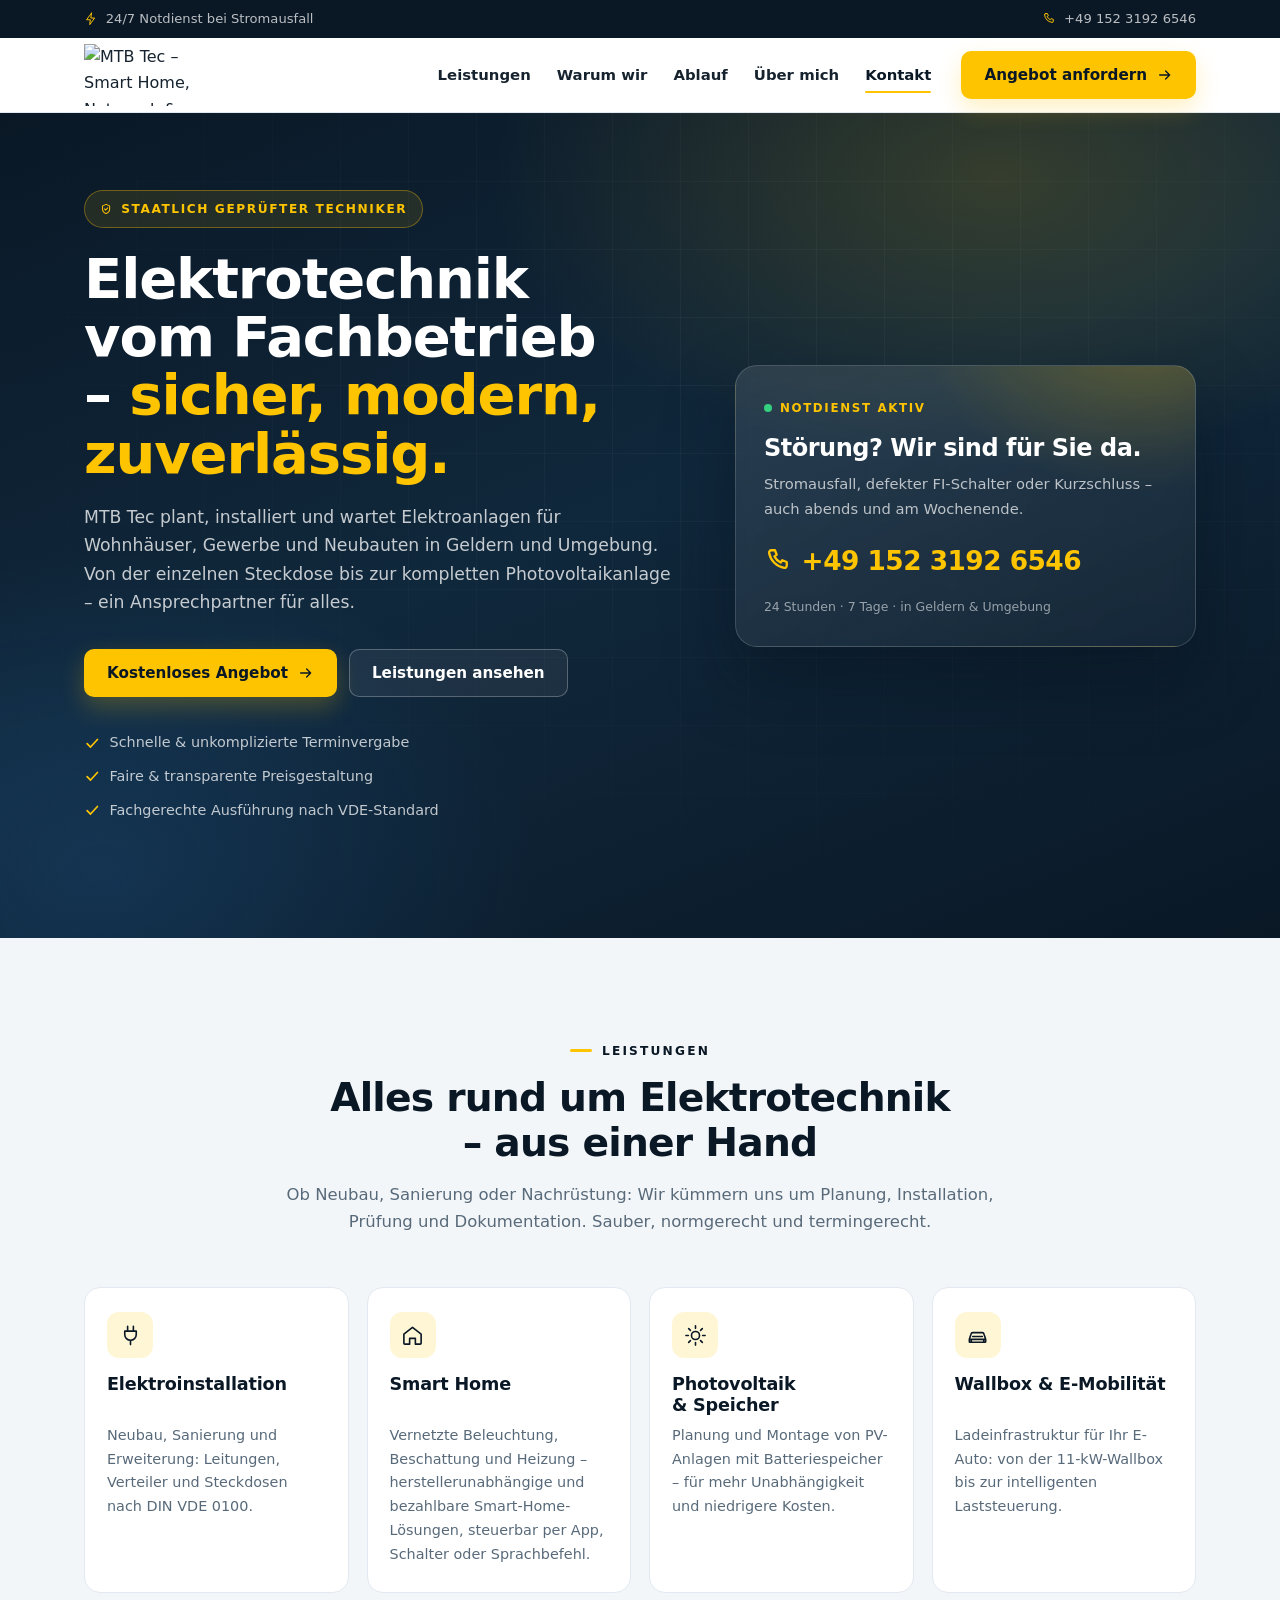
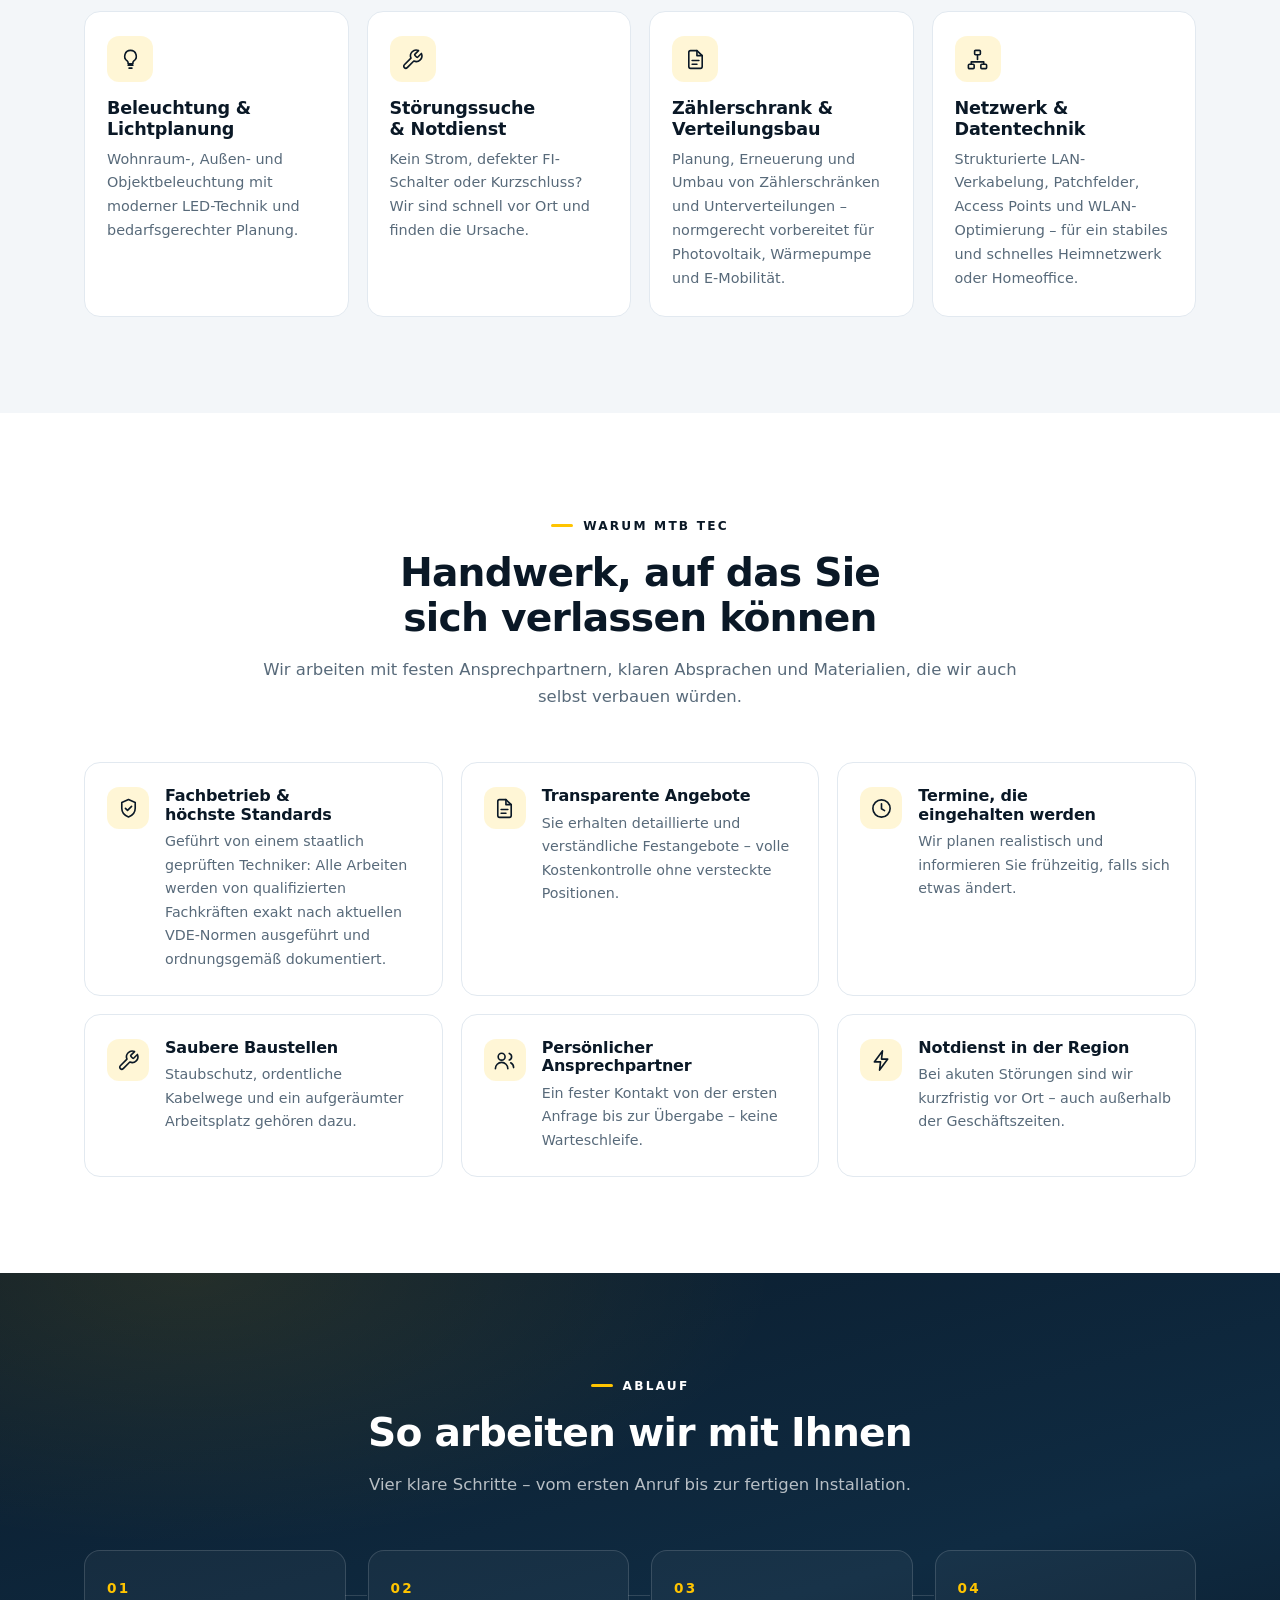
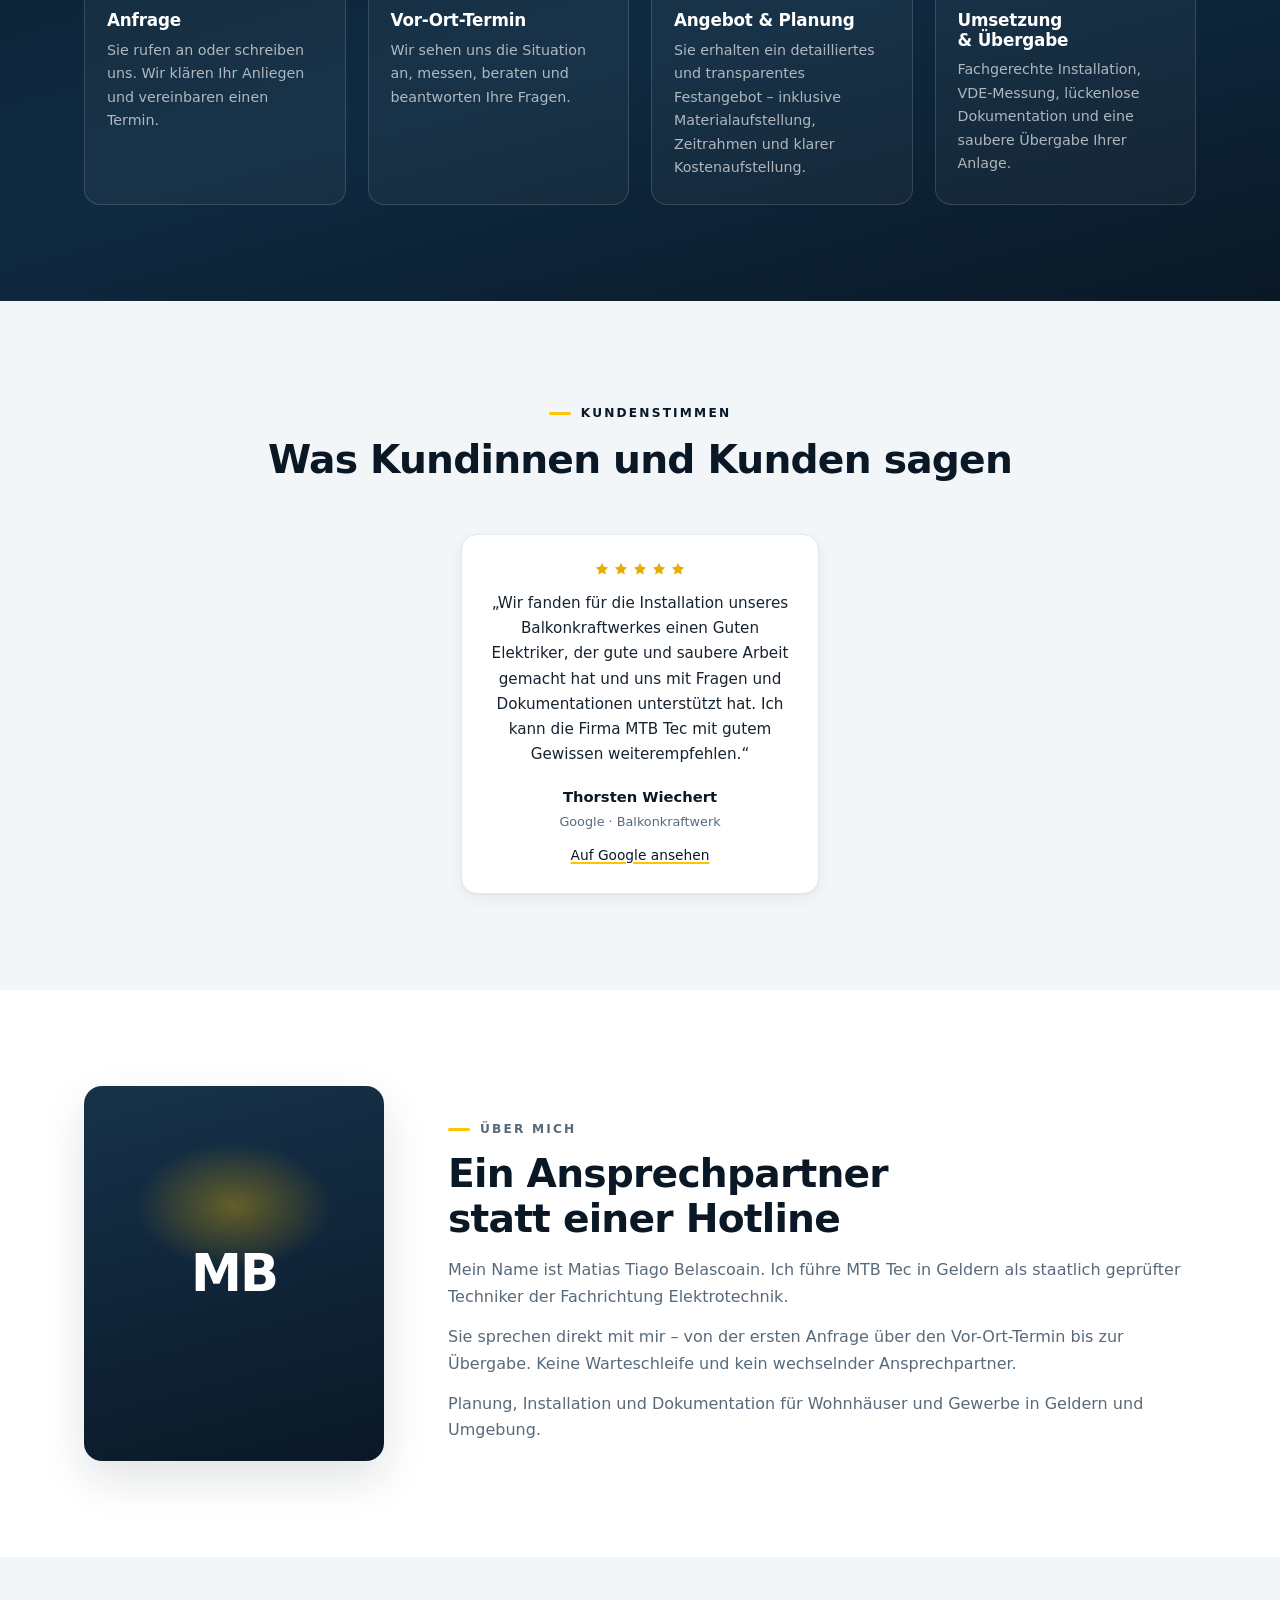
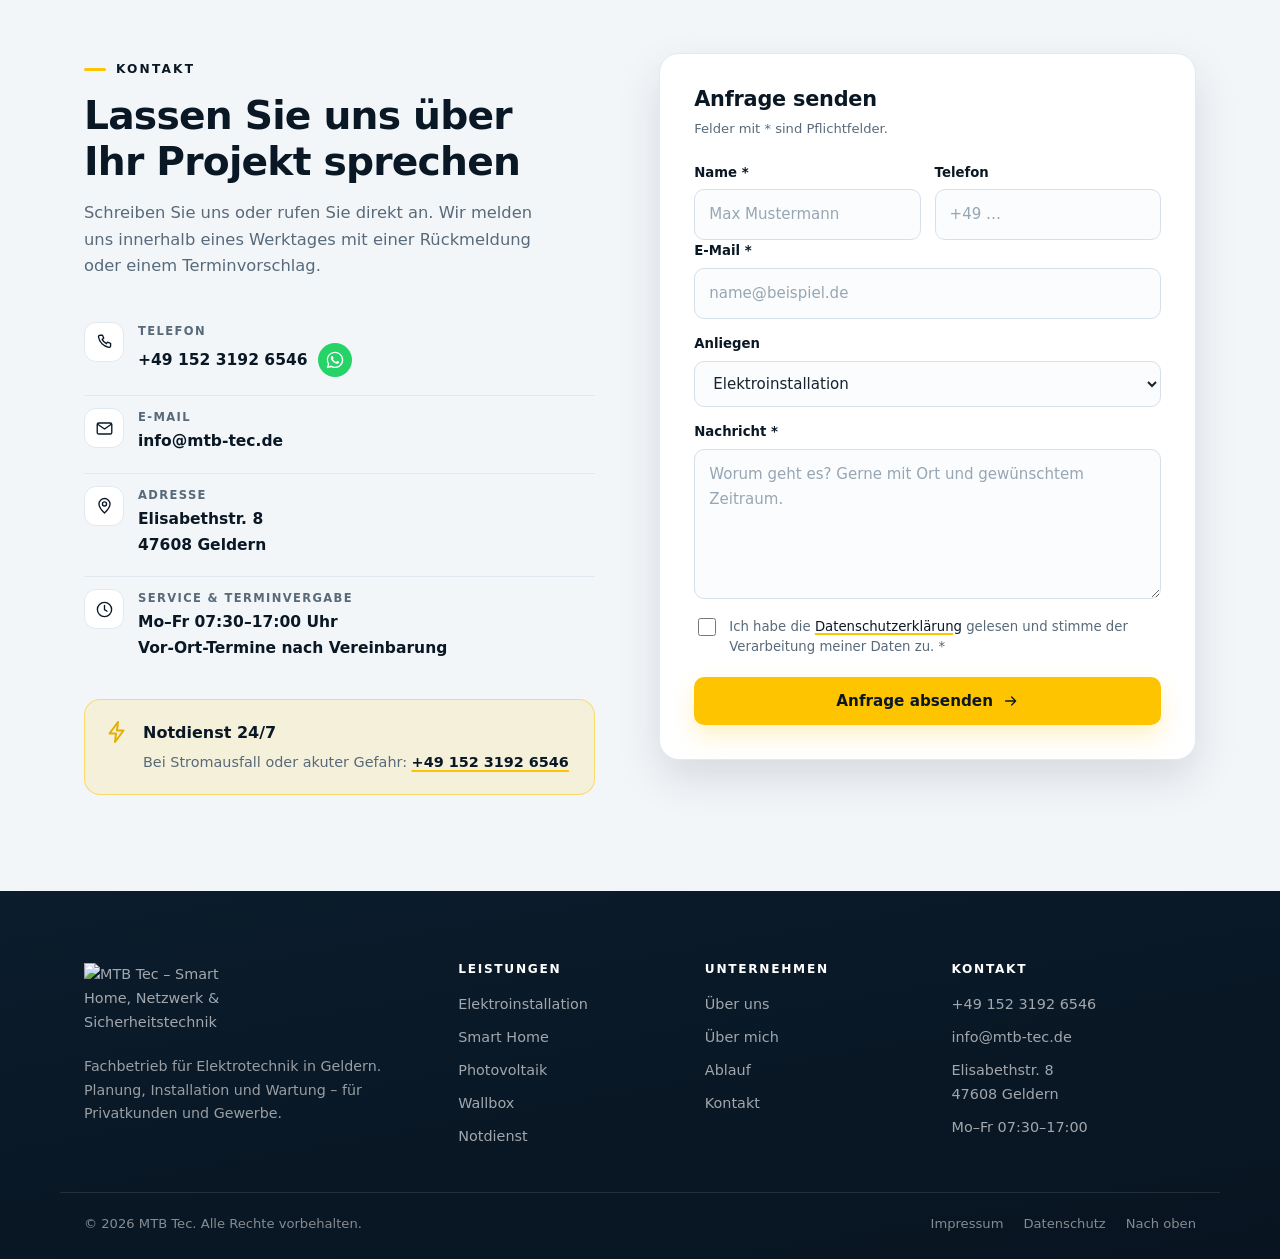
==== index.html @ 3a683627 "Añadir la sección Über mich entre las opiniones y el contacto. Presenta al titular con el mismo esqu" ====
<!DOCTYPE html>
<html lang="de">
<head>
  <meta charset="utf-8">
  <meta name="viewport" content="width=device-width, initial-scale=1">
  <title>MTB Tec – Elektrotechnik in Geldern</title>
  <meta name="description" content="MTB Tec ist Ihr Fachbetrieb für Elektrotechnik in Geldern: Elektroinstallation, Smart Home, Photovoltaik, Wallbox, Beleuchtung und 24-Stunden-Notdienst.">
  <meta name="theme-color" content="#0a1826">
  <link rel="canonical" href="https://jbelascoain.github.io/mtb-tec/">

  <!-- Open Graph / Social -->
  <meta property="og:type" content="website">
  <meta property="og:locale" content="de_DE">
  <meta property="og:site_name" content="MTB Tec">
  <meta property="og:title" content="MTB Tec – Elektrotechnik in Geldern">
  <meta property="og:description" content="Elektroinstallation, Smart Home, Photovoltaik und 24h-Notdienst vom Fachbetrieb.">
  <meta property="og:url" content="https://jbelascoain.github.io/mtb-tec/">

  <link rel="icon" href="assets/img/favicon.ico" sizes="any">
  <link rel="icon" type="image/png" sizes="32x32" href="assets/img/favicon-32.png">
  <link rel="icon" type="image/png" sizes="192x192" href="assets/img/favicon-192.png">
  <link rel="apple-touch-icon" href="assets/img/apple-touch-icon.png">
  <meta property="og:image" content="https://jbelascoain.github.io/mtb-tec/assets/img/og-image.png">
  <meta property="og:image:width" content="1200">
  <meta property="og:image:height" content="630">
  <meta property="og:image:alt" content="MTB Tec – Smart Home, Netzwerk &amp; Sicherheitstechnik in Geldern">
  <meta name="twitter:card" content="summary_large_image">
  <meta name="twitter:title" content="MTB Tec – Elektrotechnik in Geldern">
  <meta name="twitter:description" content="Elektroinstallation, Smart Home, Photovoltaik und 24h-Notdienst vom Fachbetrieb.">
  <meta name="twitter:image" content="https://jbelascoain.github.io/mtb-tec/assets/img/og-image.png">
  <link rel="stylesheet" href="assets/css/styles.css">

  <!-- Nur aktiv, wenn JavaScript verfügbar ist (verhindert unsichtbare Inhalte) -->
  <script>document.documentElement.classList.add('js');</script>

  <script type="application/ld+json">
  {
    "@context": "https://schema.org",
    "@type": "Electrician",
    "name": "MTB Tec",
    "description": "Fachbetrieb für Elektrotechnik: Elektroinstallation, Smart Home, Photovoltaik, Wallbox und Notdienst.",
    "url": "https://jbelascoain.github.io/mtb-tec/",
    "image": "https://jbelascoain.github.io/mtb-tec/assets/img/og-image.png",
    "logo": "https://jbelascoain.github.io/mtb-tec/assets/img/logo.png",
    "telephone": "+4915231926546",
    "email": "info@mtb-tec.de",
    "priceRange": "€€",
    "address": {
      "@type": "PostalAddress",
      "streetAddress": "Elisabethstr. 8",
      "postalCode": "47608",
      "addressLocality": "Geldern",
      "addressCountry": "DE"
    },
    "areaServed": {
      "@type": "City",
      "name": "Geldern"
    },
    "openingHoursSpecification": [
      {
        "@type": "OpeningHoursSpecification",
        "dayOfWeek": ["Monday", "Tuesday", "Wednesday", "Thursday", "Friday"],
        "opens": "07:30",
        "closes": "17:00"
      }
    ]
  }
  </script>
</head>
<body>

  <a class="skip-link" href="#main">Zum Inhalt springen</a>

  <!-- Icon-Sprite -->
  <svg class="sprite" aria-hidden="true" focusable="false" xmlns="http://www.w3.org/2000/svg">
    <symbol id="i-bolt" viewBox="0 0 24 24"><path d="M13 2 4.5 13.5H11l-1 8.5 8.5-11.5H12l1-8.5Z"/></symbol>
    <symbol id="i-plug" viewBox="0 0 24 24"><path d="M9 2.5v5M15 2.5v5M6 7.5h12v3.5a6 6 0 0 1-6 6 6 6 0 0 1-6-6V7.5ZM12 17v4.5"/></symbol>
    <symbol id="i-home" viewBox="0 0 24 24"><path d="m3 10.5 9-7 9 7V20a1 1 0 0 1-1 1h-5v-6H9v6H4a1 1 0 0 1-1-1Z"/></symbol>
    <symbol id="i-sun" viewBox="0 0 24 24"><circle cx="12" cy="12" r="4.2"/><path d="M12 2v2.5M12 19.5V22M2 12h2.5M19.5 12H22M4.9 4.9l1.8 1.8M17.3 17.3l1.8 1.8M19.1 4.9l-1.8 1.8M6.7 17.3l-1.8 1.8"/></symbol>
    <symbol id="i-car" viewBox="0 0 24 24"><path d="M4 16h16M5.5 16v2.5M18.5 16v2.5M3.5 16l1.7-5.4A2 2 0 0 1 7.1 9h9.8a2 2 0 0 1 1.9 1.6l1.7 5.4v2.5a.5.5 0 0 1-.5.5H4a.5.5 0 0 1-.5-.5Z"/><path d="M7 13h10"/></symbol>
    <symbol id="i-bulb" viewBox="0 0 24 24"><path d="M9.5 18h5M10.5 21h3M12 2.5a6 6 0 0 1 3.5 10.9c-.6.5-1 1.2-1 2v1.1h-5v-1.1c0-.8-.4-1.5-1-2A6 6 0 0 1 12 2.5Z"/></symbol>
    <symbol id="i-tool" viewBox="0 0 24 24"><path d="M14.6 6.4a1 1 0 0 0 0 1.4l1.6 1.6a1 1 0 0 0 1.4 0l3.7-3.7a6 6 0 0 1-7.9 7.9l-6.9 6.9a2.1 2.1 0 0 1-3-3l6.9-6.9a6 6 0 0 1 7.9-7.9Z"/></symbol>
    <symbol id="i-shield" viewBox="0 0 24 24"><path d="M12 2.7 5 5.7v6c0 4.5 3 7.6 7 9.1 4-1.5 7-4.6 7-9.1v-6Z"/><path d="m8.8 11.8 2.2 2.2 4.2-4.2"/></symbol>
    <symbol id="i-network" viewBox="0 0 24 24"><rect x="9" y="2.5" width="6" height="4.5" rx="1"/><rect x="2.5" y="17" width="6" height="4.5" rx="1"/><rect x="15.5" y="17" width="6" height="4.5" rx="1"/><path d="M12 7v5M5.5 17v-2.5h13V17"/></symbol>
    <symbol id="i-phone" viewBox="0 0 24 24"><path d="M6.4 2.8h3.1l1.5 3.9-2 1.4a12.4 12.4 0 0 0 5.4 5.4l1.4-2 3.9 1.5v3.1a2 2 0 0 1-2.2 2A16.2 16.2 0 0 1 4.4 5a2 2 0 0 1 2-2.2Z"/></symbol>
    <symbol id="i-whatsapp" viewBox="0 0 24 24"><path fill-rule="evenodd" d="M12.04 2C6.58 2 2.15 6.4 2.15 11.83c0 1.74.46 3.44 1.34 4.94L2 22l5.39-1.41a10.1 10.1 0 0 0 4.65 1.14h.01c5.46 0 9.89-4.4 9.89-9.83C21.94 6.4 17.5 2 12.04 2Zm0 18.02h-.01a8.4 8.4 0 0 1-4.28-1.17l-.31-.18-3.2.84.85-3.11-.2-.32a8.2 8.2 0 0 1-1.26-4.38c0-4.54 3.72-8.23 8.3-8.23 2.22 0 4.3.86 5.87 2.42a8.18 8.18 0 0 1 2.43 5.81c0 4.54-3.72 8.32-8.19 8.32Zm4.55-6.16c-.25-.12-1.47-.72-1.7-.81-.23-.08-.39-.12-.56.13-.17.25-.64.8-.79.97-.14.17-.29.19-.54.06-.25-.12-1.05-.39-2-1.23-.74-.66-1.24-1.47-1.38-1.72-.15-.25-.02-.38.11-.5.11-.11.25-.29.37-.43.13-.14.17-.25.25-.41.08-.17.04-.31-.02-.43-.06-.12-.56-1.34-.76-1.84-.2-.48-.4-.42-.56-.42h-.48c-.17 0-.43.06-.66.31-.23.25-.87.85-.87 2.07 0 1.22.89 2.4 1.01 2.56.13.17 1.75 2.67 4.24 3.74.59.26 1.05.41 1.41.52.59.19 1.13.16 1.56.1.48-.07 1.47-.6 1.68-1.18.21-.58.21-1.07.14-1.18-.06-.1-.23-.16-.48-.28Z"/></symbol>
    <symbol id="i-mail" viewBox="0 0 24 24"><rect x="2.8" y="5" width="18.4" height="14" rx="2"/><path d="m3.4 6.6 8.6 6 8.6-6"/></symbol>
    <symbol id="i-pin" viewBox="0 0 24 24"><path d="M12 21.5s7-6.4 7-11.3A7 7 0 0 0 5 10.2c0 4.9 7 11.3 7 11.3Z"/><circle cx="12" cy="10" r="2.6"/></symbol>
    <symbol id="i-clock" viewBox="0 0 24 24"><circle cx="12" cy="12" r="9"/><path d="M12 7v5.2l3.2 2"/></symbol>
    <symbol id="i-check" viewBox="0 0 24 24"><path d="m4.5 12.5 5 5 10-11"/></symbol>
    <symbol id="i-arrow" viewBox="0 0 24 24"><path d="M4 12h15M13 6l6 6-6 6"/></symbol>
    <symbol id="i-star" viewBox="0 0 24 24"><path d="m12 2.8 2.8 5.9 6.4.9-4.7 4.5 1.2 6.3L12 17.4 6.3 20.4l1.2-6.3L2.8 9.6l6.4-.9Z"/></symbol>
    <symbol id="i-users" viewBox="0 0 24 24"><circle cx="9" cy="8" r="3.6"/><path d="M2.5 20.5a6.5 6.5 0 0 1 13 0M17 4.6a3.6 3.6 0 0 1 0 6.8M18.5 14.4a5.6 5.6 0 0 1 3 5"/></symbol>
    <symbol id="i-file" viewBox="0 0 24 24"><path d="M13.5 2.8H6.8a1.8 1.8 0 0 0-1.8 1.8v14.8a1.8 1.8 0 0 0 1.8 1.8h10.4a1.8 1.8 0 0 0 1.8-1.8V8Z"/><path d="M13.5 2.8V8H19M8.5 13h7M8.5 17h5"/></symbol>
  </svg>

  <!-- Top-Bar -->
  <div class="topbar">
    <div class="container topbar-inner">
      <span class="topbar-item">
        <svg class="icon" aria-hidden="true"><use href="#i-bolt"></use></svg>
        24/7 Notdienst bei Stromausfall
      </span>
      <a class="topbar-item topbar-link" href="tel:+4915231926546">
        <svg class="icon" aria-hidden="true"><use href="#i-phone"></use></svg>
        +49 152 3192 6546
      </a>
    </div>
  </div>

  <!-- Header -->
  <header class="site-header" id="site-header">
    <div class="container header-inner">
      <a class="logo" href="#top" aria-label="MTB Tec – zur Startseite">
        <img class="logo-img" src="assets/img/logo.png" alt="MTB Tec – Smart Home, Netzwerk &amp; Sicherheitstechnik" width="828" height="423">
      </a>

      <nav class="nav" id="nav" aria-label="Hauptnavigation">
        <ul class="nav-list">
          <li><a href="#leistungen">Leistungen</a></li>
          <li><a href="#vorteile">Warum wir</a></li>
          <li><a href="#ablauf">Ablauf</a></li>
          <li><a href="#ueber-mich">Über mich</a></li>
          <!-- li><a href="#referenzen">Referenzen</a></li -->
          <!-- li><a href="#faq">FAQ</a></li -->
          <li><a href="#kontakt">Kontakt</a></li>
        </ul>
        <a class="btn btn-accent nav-cta" href="#kontakt">
          Angebot anfordern
          <svg class="icon" aria-hidden="true"><use href="#i-arrow"></use></svg>
        </a>
      </nav>

      <button class="nav-toggle" id="nav-toggle" aria-expanded="false" aria-controls="nav" aria-label="Menü öffnen">
        <span></span><span></span><span></span>
      </button>
    </div>
  </header>

  <main id="main">

    <!-- Hero -->
    <section class="hero" id="top">
      <div class="container hero-grid">
        <div class="hero-copy">
          <p class="pill">
            <svg class="icon" aria-hidden="true"><use href="#i-shield"></use></svg>
            STAATLICH GEPRÜFTER TECHNIKER
          </p>
          <h1>Elektrotechnik vom Fachbetrieb – <span class="hl">sicher, modern, zuverlässig.</span></h1>
          <p class="hero-lead">
            MTB Tec plant, installiert und wartet Elektroanlagen für Wohnhäuser, Gewerbe und Neubauten
            in Geldern und Umgebung. Von der einzelnen Steckdose bis zur kompletten
            Photovoltaikanlage – ein Ansprechpartner für alles.
          </p>

          <div class="hero-actions">
            <a class="btn btn-accent" href="#kontakt">
              Kostenloses Angebot
              <svg class="icon" aria-hidden="true"><use href="#i-arrow"></use></svg>
            </a>
            <a class="btn btn-ghost" href="#leistungen">Leistungen ansehen</a>
          </div>

          <ul class="hero-checks">
            <li><svg class="icon" aria-hidden="true"><use href="#i-check"></use></svg> Schnelle & unkomplizierte Terminvergabe</li>
            <li><svg class="icon" aria-hidden="true"><use href="#i-check"></use></svg> Faire & transparente Preisgestaltung</li>
            <li><svg class="icon" aria-hidden="true"><use href="#i-check"></use></svg> Fachgerechte Ausführung nach VDE-Standard</li>
          </ul>
        </div>

        <div class="hero-aside">
          <!-- div class="hero-chip">
            <svg class="icon" aria-hidden="true"><use href="#i-shield"></use></svg>
            Inhabergeführt seit 2011
          </div -->

          <div class="card-emergency">
            <p class="status"><span class="dot" aria-hidden="true"></span> Notdienst aktiv</p>
            <h2>Störung? Wir sind für Sie da.</h2>
            <p class="muted-light">Stromausfall, defekter FI-Schalter oder Kurzschluss – auch abends und am Wochenende.</p>
            <a class="emergency-phone" href="tel:+4915231926546">
              <svg class="icon" aria-hidden="true"><use href="#i-phone"></use></svg>
              +49 152 3192 6546
            </a>
            <p class="tiny">24 Stunden · 7 Tage · in Geldern &amp; Umgebung</p>
          </div>

          <!--div class="card-quote">
            <div>
              <strong>Angebot in 24&nbsp;Stunden</strong>
              <span>Unverbindlich und kostenlos</span>
            </div>
            <a class="btn btn-outline btn-sm" href="#kontakt" aria-label="Zum Kontaktformular">
              <svg class="icon" aria-hidden="true"><use href="#i-arrow"></use></svg>
            </a>
          </div -->
        </div>
      </div>
    </section>

    <!-- Zahlen -->
    <!-- div class="container">
      <div class="stats reveal">
        <div class="stat">
          <strong>15+</strong>
          <span>Jahre Erfahrung</span>
        </div>
        <div class="stat">
          <strong>850+</strong>
          <span>umgesetzte Projekte</span>
        </div>
        <div class="stat">
          <strong>4,9/5</strong>
          <span>Kundenbewertung</span>
        </div>
        <div class="stat">
          <strong>24/7</strong>
          <span>Notdienst erreichbar</span>
        </div>
      </div>
    </div -->

    <!-- Leistungen -->
    <section class="section section--soft" id="leistungen">
      <div class="container">
        <div class="section-head reveal">
          <p class="eyebrow">Leistungen</p>
          <h2>Alles rund um Elektrotechnik – aus einer Hand</h2>
          <p>
            Ob Neubau, Sanierung oder Nachrüstung: Wir kümmern uns um Planung, Installation,
            Prüfung und Dokumentation. Sauber, normgerecht und termingerecht.
          </p>
        </div>

        <div class="service-grid">
          <article class="service reveal" id="elektroinstallation">
            <span class="icon-badge"><svg class="icon" aria-hidden="true"><use href="#i-plug"></use></svg></span>
            <h3>Elektroinstallation</h3>
            <p>Neubau, Sanierung und Erweiterung: Leitungen, Verteiler und Steckdosen nach DIN&nbsp;VDE&nbsp;0100.</p>
          </article>

          <article class="service reveal" id="smart-home" style="--d:.05s">
            <span class="icon-badge"><svg class="icon" aria-hidden="true"><use href="#i-home"></use></svg></span>
            <h3>Smart Home</h3>
            <p>Vernetzte Beleuchtung, Beschattung und Heizung – herstellerunabhängige und bezahlbare Smart-Home-Lösungen, steuerbar per App, Schalter oder Sprachbefehl.</p>
          </article>

          <article class="service reveal" id="photovoltaik" style="--d:.1s">
            <span class="icon-badge"><svg class="icon" aria-hidden="true"><use href="#i-sun"></use></svg></span>
            <h3>Photovoltaik &amp; Speicher</h3>
            <p>Planung und Montage von PV-Anlagen mit Batteriespeicher – für mehr Unabhängigkeit und niedrigere Kosten.</p>
          </article>

          <article class="service reveal" id="wallbox" style="--d:.15s">
            <span class="icon-badge"><svg class="icon" aria-hidden="true"><use href="#i-car"></use></svg></span>
            <h3>Wallbox &amp; E-Mobilität</h3>
            <p>Ladeinfrastruktur für Ihr E-Auto: von der 11-kW-Wallbox bis zur intelligenten Laststeuerung.</p>
          </article>

          <article class="service reveal">
            <span class="icon-badge"><svg class="icon" aria-hidden="true"><use href="#i-bulb"></use></svg></span>
            <h3>Beleuchtung &amp; Lichtplanung</h3>
            <p>Wohnraum-, Außen- und Objektbeleuchtung mit moderner LED-Technik und bedarfsgerechter Planung.</p>
          </article>

          <article class="service reveal" id="notdienst" style="--d:.05s">
            <span class="icon-badge"><svg class="icon" aria-hidden="true"><use href="#i-tool"></use></svg></span>
            <h3>Störungssuche &amp; Notdienst</h3>
            <p>Kein Strom, defekter FI-Schalter oder Kurzschluss? Wir sind schnell vor Ort und finden die Ursache.</p>
          </article>

          <article class="service reveal" style="--d:.1s">
            <span class="icon-badge"><svg class="icon" aria-hidden="true"><use href="#i-file"></use></svg></span>
            <h3>Zählerschrank & Verteilungsbau</h3>
            <p>Planung, Erneuerung und Umbau von Zählerschränken und Unterverteilungen – normgerecht vorbereitet für Photovoltaik, Wärmepumpe und E-Mobilität.</p>
          </article>

          <article class="service reveal" style="--d:.15s">
            <span class="icon-badge"><svg class="icon" aria-hidden="true"><use href="#i-network"></use></svg></span>
            <h3>Netzwerk &amp; Datentechnik</h3>
            <p>Strukturierte LAN-Verkabelung, Patchfelder, Access Points und WLAN-Optimierung – für ein stabiles und schnelles Heimnetzwerk oder Homeoffice.</p>
          </article>
        </div>
      </div>
    </section>

    <!-- Vorteile -->
    <section class="section" id="vorteile">
      <div class="container">
        <div class="section-head reveal">
          <p class="eyebrow">Warum MTB Tec</p>
          <h2>Handwerk, auf das Sie sich verlassen können</h2>
          <p>Wir arbeiten mit festen Ansprechpartnern, klaren Absprachen und Materialien, die wir auch selbst verbauen würden.</p>
        </div>

        <div class="feature-grid">
          <div class="feature reveal">
            <span class="icon-badge"><svg class="icon" aria-hidden="true"><use href="#i-shield"></use></svg></span>
            <div>
              <h3>Fachbetrieb & höchste Standards</h3>
              <p>Geführt von einem staatlich geprüften Techniker: Alle Arbeiten werden von qualifizierten Fachkräften exakt nach aktuellen VDE-Normen ausgeführt und ordnungsgemäß dokumentiert.</p>
            </div>
          </div>

          <div class="feature reveal" style="--d:.05s">
            <span class="icon-badge"><svg class="icon" aria-hidden="true"><use href="#i-file"></use></svg></span>
            <div>
              <h3>Transparente Angebote</h3>
              <p>Sie erhalten detaillierte und verständliche Festangebote – volle Kostenkontrolle ohne versteckte Positionen.</p>
            </div>
          </div>

          <div class="feature reveal" style="--d:.1s">
            <span class="icon-badge"><svg class="icon" aria-hidden="true"><use href="#i-clock"></use></svg></span>
            <div>
              <h3>Termine, die eingehalten werden</h3>
              <p>Wir planen realistisch und informieren Sie frühzeitig, falls sich etwas ändert.</p>
            </div>
          </div>

          <div class="feature reveal" style="--d:.15s">
            <span class="icon-badge"><svg class="icon" aria-hidden="true"><use href="#i-tool"></use></svg></span>
            <div>
              <h3>Saubere Baustellen</h3>
              <p>Staubschutz, ordentliche Kabelwege und ein aufgeräumter Arbeitsplatz gehören dazu.</p>
            </div>
          </div>

          <div class="feature reveal" style="--d:.2s">
            <span class="icon-badge"><svg class="icon" aria-hidden="true"><use href="#i-users"></use></svg></span>
            <div>
              <h3>Persönlicher Ansprechpartner</h3>
              <p>Ein fester Kontakt von der ersten Anfrage bis zur Übergabe – keine Warteschleife.</p>
            </div>
          </div>

          <div class="feature reveal" style="--d:.25s">
            <span class="icon-badge"><svg class="icon" aria-hidden="true"><use href="#i-bolt"></use></svg></span>
            <div>
              <h3>Notdienst in der Region</h3>
              <p>Bei akuten Störungen sind wir kurzfristig vor Ort – auch außerhalb der Geschäftszeiten.</p>
            </div>
          </div>
        </div>
      </div>
    </section>

    <!-- Ablauf -->
    <section class="section section--ink" id="ablauf">
      <div class="container">
        <div class="section-head reveal">
          <p class="eyebrow">Ablauf</p>
          <h2>So arbeiten wir mit Ihnen</h2>
          <p>Vier klare Schritte – vom ersten Anruf bis zur fertigen Installation.</p>
        </div>

        <ol class="steps">
          <li class="step reveal">
            <span class="step-num" aria-hidden="true">01</span>
            <h3>Anfrage</h3>
            <p>Sie rufen an oder schreiben uns. Wir klären Ihr Anliegen und vereinbaren einen Termin.</p>
          </li>
          <li class="step reveal" style="--d:.08s">
            <span class="step-num" aria-hidden="true">02</span>
            <h3>Vor-Ort-Termin</h3>
            <p>Wir sehen uns die Situation an, messen, beraten und beantworten Ihre Fragen.</p>
          </li>
          <li class="step reveal" style="--d:.16s">
            <span class="step-num" aria-hidden="true">03</span>
            <h3>Angebot & Planung</h3>
            <p>Sie erhalten ein detailliertes und transparentes Festangebot – inklusive Materialaufstellung, Zeitrahmen und klarer Kostenaufstellung.</p>
          </li>
          <li class="step reveal" style="--d:.24s">
            <span class="step-num" aria-hidden="true">04</span>
            <h3>Umsetzung &amp; Übergabe</h3>
            <p>Fachgerechte Installation, VDE-Messung, lückenlose Dokumentation und eine saubere Übergabe Ihrer Anlage.</p>
          </li>
        </ol>
      </div>
    </section>

    <!-- Referenzen -->
    <!--section class="section" id="referenzen">
      <div class="container">
        <div class="section-head reveal">
          <p class="eyebrow">Referenzen</p>
          <h2>Projekte aus der Region</h2>
          <p>
            Eine Auswahl typischer Aufträge. Gerne zeigen wir Ihnen bei einem Termin weitere
            Projekte und Referenzen aus Ihrer Nachbarschaft.
          </p>
        </div>

        <div class="ref-grid">
          <article class="ref-card reveal">
            <div class="ref-thumb ref-thumb--1">
              <svg class="icon" aria-hidden="true"><use href="#i-home"></use></svg>
              <span class="ref-tag">Altbausanierung</span>
            </div>
            <div class="ref-body">
              <h3>Komplettsanierung Einfamilienhaus</h3>
              <p>Neue Unterverteilung, 42 Steckdosen, Präsenzmelder und zeitgemäße LED-Beleuchtung im gesamten Wohnhaus.</p>
              <p class="ref-meta">Geldern · 6 Wochen</p>
            </div>
          </article>

          <article class="ref-card reveal" style="--d:.08s">
            <div class="ref-thumb ref-thumb--2">
              <svg class="icon" aria-hidden="true"><use href="#i-sun"></use></svg>
              <span class="ref-tag">Photovoltaik</span>
            </div>
            <div class="ref-body">
              <h3>PV-Anlage 12 kWp mit Speicher</h3>
              <p>Dachmontage, Wechselrichter, 10-kWh-Batteriespeicher und Anmeldung beim Netzbetreiber – alles aus einer Hand.</p>
              <p class="ref-meta">Musterdorf · 4 Tage</p>
            </div>
          </article>

          <article class="ref-card reveal" style="--d:.16s">
            <div class="ref-thumb ref-thumb--3">
              <svg class="icon" aria-hidden="true"><use href="#i-network"></use></svg>
              <span class="ref-tag">Smart Home</span>
            </div>
            <div class="ref-body">
              <h3>KNX-Neubau mit Visualisierung</h3>
              <p>Beleuchtung, Beschattung, Heizung und Türkommunikation zentral gesteuert – per Wandpanel und App.</p>
              <p class="ref-meta">Geldern · 3 Wochen</p>
            </div>
          </article>
        </div>
      </div>
    </section -->

    <!-- Stimmen -->
    <section class="section section--soft" id="stimmen">
      <div class="container">
        <div class="section-head reveal">
          <p class="eyebrow">Kundenstimmen</p>
          <h2>Was Kundinnen und Kunden sagen</h2>
        </div>

        <div class="quote-grid">
          <figure class="quote reveal">
            <div class="stars" aria-hidden="true">
              <svg class="icon"><use href="#i-star"></use></svg><svg class="icon"><use href="#i-star"></use></svg><svg class="icon"><use href="#i-star"></use></svg><svg class="icon"><use href="#i-star"></use></svg><svg class="icon"><use href="#i-star"></use></svg>
            </div>
            <blockquote><p>„Wir fanden für die Installation unseres Balkonkraftwerkes einen Guten Elektriker, der gute und saubere Arbeit gemacht hat und uns mit Fragen und Dokumentationen unterstützt hat. Ich kann die Firma MTB Tec mit gutem Gewissen weiterempfehlen.“</p></blockquote>
            <figcaption>
              <strong>Thorsten Wiechert</strong>
              <span>Google · Balkonkraftwerk</span>
              <a href="https://www.google.com/maps/place/MTB+Tec/@51.5165147,6.3483196,17z/data=!4m8!3m7!1s0x47c761e7f26dd47f:0xd6ac827ecd847b69!8m2!3d51.5165147!4d6.3483196!9m1!1b1!16s%2Fg%2F11zxp1mqz9?hl=de" target="_blank" rel="noopener">Auf Google ansehen</a>
            </figcaption>
            <span class="sr-only">Bewertung: 5 von 5 Sternen</span>
          </figure>
        </div>
      </div>
    </section>

    <!-- FAQ -->
    <!-- section class="section" id="faq">
      <div class="container">
        <div class="section-head reveal">
          <p class="eyebrow">Häufige Fragen</p>
          <h2>Gut zu wissen</h2>
        </div>

        <div class="faq reveal">
          <details>
            <summary>Wie schnell bekomme ich einen Termin?</summary>
            <p>In der Regel innerhalb von 48 Stunden. Bei einer akuten Störung kommen wir im Rahmen des Notdienstes so schnell wie möglich – meist noch am selben Tag.</p>
          </details>

          <details>
            <summary>Was kostet eine Elektroinstallation?</summary>
            <p>Das hängt von Umfang und Ausstattung ab. Nach einem kostenlosen Vor-Ort-Termin erhalten Sie ein festes Angebot. Kleine Arbeiten rechnen wir nach Aufwand zu transparenten Stundensätzen ab.</p>
          </details>

          <details>
            <summary>Arbeiten Sie auch im Altbau?</summary>
            <p>Ja, Altbausanierungen sind einer unserer Schwerpunkte. Wir prüfen die vorhandene Substanz, erneuern bei Bedarf Leitungen und Zählerplatz und arbeiten möglichst staubarm.</p>
          </details>

          <details>
            <summary>Übernehmen Sie die Anmeldung einer PV-Anlage?</summary>
            <p>Ja. Wir übernehmen die Anmeldung beim Netzbetreiber und im Marktstammdatenregister sowie die Abstimmung mit dem zuständigen Messstellenbetreiber.</p>
          </details>

          <details>
            <summary>Sind Sie auch im Notfall erreichbar?</summary>
            <p>Unser Notdienst ist rund um die Uhr erreichbar. Rufen Sie einfach an – wir klären am Telefon, ob ein sofortiger Einsatz nötig ist.</p>
          </details>
        </div>
      </div>
    </section -->

    <!-- Über mich -->
    <section class="section" id="ueber-mich">
      <div class="container about-grid">
        <figure class="about-photo reveal">
          <img src="assets/img/ueber-mich.jpg" alt="Matias Tiago Belascoain, Inhaber von MTB Tec" width="640" height="800">
          <span class="about-initials" aria-hidden="true">MB</span>
        </figure>
        <div class="about-copy reveal" style="--d:.08s">
          <p class="eyebrow">Über mich</p>
          <h2>Ein Ansprechpartner statt einer Hotline</h2>
          <p>
            Mein Name ist Matias Tiago Belascoain. Ich führe MTB Tec in Geldern
            als staatlich geprüfter Techniker der Fachrichtung Elektrotechnik.
          </p>
          <p>
            Sie sprechen direkt mit mir – von der ersten Anfrage über den Vor-Ort-Termin
            bis zur Übergabe. Keine Warteschleife und kein wechselnder Ansprechpartner.
          </p>
          <p>
            Planung, Installation und Dokumentation für Wohnhäuser und Gewerbe
            in Geldern und Umgebung.
          </p>
        </div>
      </div>
    </section>

    <!-- Kontakt -->
    <section class="section section--soft" id="kontakt">
      <div class="container contact-grid">
        <div class="contact-info reveal">
          <p class="eyebrow">Kontakt</p>
          <h2>Lassen Sie uns über Ihr Projekt sprechen</h2>
          <p class="lead">
            Schreiben Sie uns oder rufen Sie direkt an. Wir melden uns innerhalb eines
            Werktages mit einer Rückmeldung oder einem Terminvorschlag.
          </p>

          <ul class="contact-list">
            <li>
              <span class="icon-badge"><svg class="icon" aria-hidden="true"><use href="#i-phone"></use></svg></span>
              <div>
                <span class="label">Telefon</span>
                <div class="contact-phone">
                  <a href="tel:+4915231926546">+49 152 3192 6546</a>
                  <a class="btn-wa" href="https://wa.me/4915231926546" target="_blank" rel="noopener" aria-label="Per WhatsApp schreiben">
                    <svg class="icon" aria-hidden="true"><use href="#i-whatsapp"></use></svg>
                  </a>
                </div>
              </div>
            </li>
            <li>
              <span class="icon-badge"><svg class="icon" aria-hidden="true"><use href="#i-mail"></use></svg></span>
              <div>
                <span class="label">E-Mail</span>
                <a href="mailto:info@mtb-tec.de">info@mtb-tec.de</a>
              </div>
            </li>
            <li>
              <span class="icon-badge"><svg class="icon" aria-hidden="true"><use href="#i-pin"></use></svg></span>
              <div>
                <span class="label">Adresse</span>
                <address>Elisabethstr. 8<br>47608 Geldern</address>
              </div>
            </li>
            <li>
              <span class="icon-badge"><svg class="icon" aria-hidden="true"><use href="#i-clock"></use></svg></span>
              <div>
                <span class="label">SERVICE & TERMINVERGABE</span>
                <p>Mo–Fr 07:30–17:00 Uhr<br>Vor-Ort-Termine nach Vereinbarung</p>
              </div>
            </li>
          </ul>

          <div class="notdienst-box">
            <svg class="icon" aria-hidden="true"><use href="#i-bolt"></use></svg>
            <div>
              <strong>Notdienst 24/7</strong>
              <p>Bei Stromausfall oder akuter Gefahr: <a href="tel:+4915231926546">+49 152 3192 6546</a></p>
            </div>
          </div>
        </div>

        <div class="contact-card reveal" style="--d:.08s">
          <h3>Anfrage senden</h3>
          <p class="form-hint">Felder mit * sind Pflichtfelder.</p>

          <form class="form" id="contact-form" action="https://form.taxi/s/d5ll39jw" method="POST">
            <!--
              Form.taxi später aktivieren – nur diese zwei Stellen ersetzen, JavaScript nicht anfassen:
              1. FORM_CODE in action durch den Code aus dem Panel ersetzen (https://form.taxi/s/…)
              2. _next auf die absolute URL von danke.html der Live-Domain setzen
              Felder: name, phone, email, topic, message, privacy, _gotcha, _subject, _lang
            -->
            <input type="hidden" name="_subject" value="Neue Anfrage über mtb-tec.de">
            <input type="hidden" name="_lang" value="de">
            <input type="hidden" name="_next" value="https://jbelascoain.github.io/mtb-tec/danke.html">
            <div class="form-row">
              <div class="field">
                <label for="name">Name *</label>
                <input id="name" name="name" type="text" autocomplete="name" required placeholder="Max Mustermann">
              </div>
              <div class="field">
                <label for="phone">Telefon</label>
                <input id="phone" name="phone" type="tel" autocomplete="tel" placeholder="+49 …">
              </div>
            </div>

            <div class="field">
              <label for="email">E-Mail *</label>
              <input id="email" name="email" type="email" autocomplete="email" required placeholder="name@beispiel.de">
            </div>

            <div class="field">
              <label for="topic">Anliegen</label>
              <select id="topic" name="topic">
                <option>Elektroinstallation</option>
                <option>Smart Home</option>
                <option>Photovoltaik &amp; Speicher</option>
                <option>Wallbox &amp; E-Mobilität</option>
                <option>Beleuchtung</option>
                <option>Störung / Notdienst</option>
                <option>Zählerschrank & Verteilungsbau</option>
                <option>Sonstiges</option>
              </select>
            </div>

            <div class="field">
              <label for="message">Nachricht *</label>
              <textarea id="message" name="message" rows="5" required placeholder="Worum geht es? Gerne mit Ort und gewünschtem Zeitraum."></textarea>
            </div>

            <!-- Spam-Falle: für Menschen unsichtbar -->
            <div class="hp" aria-hidden="true">
              <label for="_gotcha">Bitte nicht ausfüllen</label>
              <input id="_gotcha" name="_gotcha" type="text" tabindex="-1" autocomplete="off">
            </div>

            <label class="check">
              <input type="checkbox" name="privacy" required>
              <span>Ich habe die <a href="datenschutz.html">Datenschutzerklärung</a> gelesen und stimme der Verarbeitung meiner Daten zu. *</span>
            </label>

            <button class="btn btn-accent btn-block" type="submit">
              Anfrage absenden
              <svg class="icon" aria-hidden="true"><use href="#i-arrow"></use></svg>
            </button>

            <p class="form-status" id="form-status" role="status" aria-live="polite"></p>
          </form>
        </div>
      </div>
    </section>
  </main>

  <!-- Footer -->
  <footer class="site-footer">
    <div class="container footer-grid">
      <div class="footer-brand">
        <a class="logo logo--light" href="#top" aria-label="MTB Tec – zur Startseite">
          <img class="logo-img logo-img--footer" src="assets/img/logo-dark.png" alt="MTB Tec – Smart Home, Netzwerk &amp; Sicherheitstechnik" width="828" height="423">
        </a>
        <p>
          Fachbetrieb für Elektrotechnik in Geldern. Planung, Installation und
          Wartung – für Privatkunden und Gewerbe.
        </p>
        <!-- ul class="footer-badges">
          <li>Fachbetrieb</li>
          <li>VDE-zertifiziert</li>
          <li>24/7 Notdienst</li>
        </ul -->
      </div>

      <nav class="footer-col" aria-label="Leistungen">
        <h4>Leistungen</h4>
        <ul>
          <li><a href="#elektroinstallation">Elektroinstallation</a></li>
          <li><a href="#smart-home">Smart Home</a></li>
          <li><a href="#photovoltaik">Photovoltaik</a></li>
          <li><a href="#wallbox">Wallbox</a></li>
          <li><a href="#notdienst">Notdienst</a></li>
        </ul>
      </nav>

      <nav class="footer-col" aria-label="Unternehmen">
        <h4>Unternehmen</h4>
        <ul>
          <li><a href="#vorteile">Über uns</a></li>
          <li><a href="#ueber-mich">Über mich</a></li>
          <li><a href="#ablauf">Ablauf</a></li>
          <!-- li><a href="#referenzen">Referenzen</a></li -->
          <!-- li><a href="#faq">FAQ</a></li -->
          <li><a href="#kontakt">Kontakt</a></li>
        </ul>
      </nav>

      <div class="footer-col">
        <h4>Kontakt</h4>
        <ul class="footer-contact">
          <li><a href="tel:+4915231926546">+49 152 3192 6546</a></li>
          <li><a href="mailto:info@mtb-tec.de">info@mtb-tec.de</a></li>
          <li>Elisabethstr. 8<br>47608 Geldern</li>
          <li>Mo–Fr 07:30–17:00</li>
        </ul>
      </div>
    </div>

    <div class="container footer-bottom">
      <p>© <span id="year">2026</span> MTB Tec. Alle Rechte vorbehalten.</p>
      <ul>
        <li><a href="impressum.html">Impressum</a></li>
        <li><a href="datenschutz.html">Datenschutz</a></li>
        <li><a href="#top">Nach oben</a></li>
      </ul>
    </div>
  </footer>

  <a class="btn-wa btn-wa--float" href="https://wa.me/4915231926546" target="_blank" rel="noopener" aria-label="Per WhatsApp schreiben">
    <svg class="icon" aria-hidden="true"><use href="#i-whatsapp"></use></svg>
  </a>

  <!-- Mobile Schnellkontakt -->
  <div class="mobile-cta" aria-label="Schnellkontakt">
    <a class="btn btn-outline" href="tel:+4915231926546">
      <svg class="icon" aria-hidden="true"><use href="#i-phone"></use></svg>
      Anrufen
    </a>
    <a class="btn btn-accent" href="#kontakt">
      Angebot
      <svg class="icon" aria-hidden="true"><use href="#i-arrow"></use></svg>
    </a>
  </div>

  <script src="assets/js/main.js" defer></script>
</body>
</html>
---- assets/css/styles.css ----
/* ==========================================================================
   MTB Tec – Elektrotechnik
   Stylesheet (keine externen Abhängigkeiten, DSGVO-freundlich)
   ========================================================================== */

/* ---------- Tokens ---------- */
:root {
  --ink: #0a1826;
  --ink-soft: #102a3f;
  --accent: #ffc400;
  --accent-strong: #e5ae00;
  --text: #16232f;
  --muted: #586a7a;
  --bg: #ffffff;
  --bg-soft: #f3f6f9;
  --line: #e2e9f0;
  --line-dark: rgba(255, 255, 255, 0.14);

  --radius: 16px;
  --radius-sm: 10px;
  --container: 1160px;
  --header-h: 74px;

  --shadow-sm: 0 1px 2px rgba(10, 24, 38, 0.06), 0 6px 16px rgba(10, 24, 38, 0.05);
  --shadow-md: 0 18px 44px rgba(10, 24, 38, 0.12);
  --shadow-lg: 0 32px 70px rgba(4, 14, 24, 0.38);

  --ease: cubic-bezier(0.2, 0.7, 0.3, 1);
}

/* ---------- Reset / Basis ---------- */
*,
*::before,
*::after { box-sizing: border-box; }

html {
  scroll-behavior: smooth;
  scroll-padding-top: calc(var(--header-h) + 16px);
  -webkit-text-size-adjust: 100%;
}

body {
  margin: 0;
  background: var(--bg);
  color: var(--text);
  font-family: system-ui, -apple-system, "Segoe UI", Roboto, "Helvetica Neue", Arial, sans-serif;
  font-size: 1rem;
  line-height: 1.65;
  -webkit-font-smoothing: antialiased;
  text-rendering: optimizeLegibility;
}

img, svg { display: block; max-width: 100%; }

h1, h2, h3, h4 {
  margin: 0;
  color: var(--ink);
  line-height: 1.15;
  letter-spacing: -0.02em;
  font-weight: 800;
  text-wrap: balance;
}

h1 { font-size: clamp(2.15rem, 5.1vw, 3.5rem); line-height: 1.04; }
h2 { font-size: clamp(1.7rem, 3.6vw, 2.45rem); }
h3 { font-size: 1.1rem; letter-spacing: -0.01em; }
h4 { font-size: 0.82rem; text-transform: uppercase; letter-spacing: 0.14em; font-weight: 700; }

p { margin: 0; }
a { color: inherit; text-decoration: none; }
ul, ol { margin: 0; padding: 0; list-style: none; }
address { font-style: normal; }
button { font: inherit; }

:focus-visible {
  outline: 3px solid var(--accent);
  outline-offset: 3px;
  border-radius: 4px;
}

.sr-only {
  position: absolute;
  width: 1px; height: 1px;
  padding: 0; margin: -1px;
  overflow: hidden;
  clip: rect(0 0 0 0);
  white-space: nowrap;
  border: 0;
}

.skip-link {
  position: absolute;
  top: -100px;
  left: 16px;
  z-index: 200;
  padding: 12px 18px;
  background: var(--accent);
  color: var(--ink);
  font-weight: 700;
  border-radius: 0 0 var(--radius-sm) var(--radius-sm);
  transition: top 0.2s var(--ease);
}
.skip-link:focus { top: 0; }

.sprite {
  position: absolute;
  width: 0;
  height: 0;
  overflow: hidden;
}

/* Icons (Linienstil) */
.icon {
  width: 1.25em;
  height: 1.25em;
  flex: none;
  fill: none;
  stroke: currentColor;
  stroke-width: 1.7;
  stroke-linecap: round;
  stroke-linejoin: round;
}

/* ---------- Layout ---------- */
.container {
  width: 100%;
  max-width: var(--container);
  margin-inline: auto;
  padding-inline: 24px;
}

.section { padding-block: clamp(58px, 7.5vw, 96px); }
.section--soft { background: var(--bg-soft); }

.section--ink {
  background:
    radial-gradient(900px 420px at 15% 0%, rgba(255, 196, 0, 0.10), transparent 65%),
    linear-gradient(165deg, #0b1c2c 0%, #0f2b42 55%, #0a1826 100%);
  color: rgba(255, 255, 255, 0.78);
}
.section--ink h2, .section--ink h3 { color: #fff; }

.section-head {
  max-width: 760px;
  margin: 0 auto clamp(34px, 4.4vw, 52px);
  text-align: center;
}
.section-head h2 { margin-top: 14px; }
.section-head > p:last-child {
  margin-top: 16px;
  color: var(--muted);
  font-size: 1.03rem;
}
.section--ink .section-head > p:last-child { color: rgba(255, 255, 255, 0.7); }

.eyebrow {
  display: inline-flex;
  align-items: center;
  gap: 10px;
  font-size: 0.76rem;
  font-weight: 700;
  letter-spacing: 0.18em;
  text-transform: uppercase;
  color: var(--ink);
}
.eyebrow::before {
  content: "";
  width: 22px;
  height: 3px;
  border-radius: 2px;
  background: var(--accent);
}
.section--ink .eyebrow { color: #fff; }

.muted-light { color: rgba(255, 255, 255, 0.7); }
.tiny { font-size: 0.78rem; color: rgba(255, 255, 255, 0.55); }

/* ---------- Buttons ---------- */
.btn {
  display: inline-flex;
  align-items: center;
  justify-content: center;
  gap: 10px;
  padding: 14px 22px;
  border: 1px solid transparent;
  border-radius: var(--radius-sm);
  font-size: 0.95rem;
  font-weight: 700;
  line-height: 1.2;
  cursor: pointer;
  transition: transform 0.18s var(--ease), background-color 0.18s var(--ease),
              box-shadow 0.18s var(--ease), border-color 0.18s var(--ease), color 0.18s var(--ease);
}
.btn .icon { width: 1.05em; height: 1.05em; stroke-width: 2; }

.btn-accent {
  background: var(--accent);
  color: var(--ink);
  box-shadow: 0 10px 24px rgba(255, 196, 0, 0.24);
}
.btn-accent:hover {
  background: var(--accent-strong);
  transform: translateY(-2px);
  box-shadow: 0 14px 30px rgba(255, 196, 0, 0.3);
}

.btn-ghost {
  background: rgba(255, 255, 255, 0.06);
  border-color: rgba(255, 255, 255, 0.26);
  color: #fff;
}
.btn-ghost:hover {
  background: rgba(255, 255, 255, 0.12);
  border-color: rgba(255, 255, 255, 0.45);
  transform: translateY(-2px);
}

.btn-outline {
  background: transparent;
  border-color: var(--line);
  color: var(--ink);
}
.btn-outline:hover {
  border-color: var(--ink);
  background: var(--ink);
  color: #fff;
}

.btn-sm { padding: 11px 14px; }
.btn-block { width: 100%; }

.btn-accent:focus-visible { outline-color: var(--ink); }

/* ---------- Topbar ---------- */
.topbar {
  background: var(--ink);
  color: rgba(255, 255, 255, 0.72);
  font-size: 0.82rem;
}
.topbar-inner {
  display: flex;
  align-items: center;
  justify-content: space-between;
  gap: 16px;
  min-height: 38px;
}
.topbar-item {
  display: inline-flex;
  align-items: center;
  gap: 8px;
}
.topbar-item .icon { color: var(--accent); width: 1.05em; height: 1.05em; }
.topbar-link { transition: color 0.18s var(--ease); }
.topbar-link:hover { color: #fff; }

/* ---------- Header ---------- */
.site-header {
  position: sticky;
  top: 0;
  z-index: 100;
  background: rgba(255, 255, 255, 0.94);
  border-bottom: 1px solid var(--line);
  backdrop-filter: saturate(160%) blur(12px);
  transition: box-shadow 0.25s var(--ease);
}
.site-header.is-scrolled { box-shadow: 0 8px 26px rgba(10, 24, 38, 0.1); }

.header-inner {
  display: flex;
  align-items: center;
  justify-content: space-between;
  gap: 20px;
  min-height: var(--header-h);
}

.logo {
  display: inline-flex;
  align-items: center;
  gap: 12px;
  flex: none;
}
.logo-img {
  display: block;
  width: auto;
  height: 62px;
}
.logo-img--footer { height: 74px; }

@media (max-width: 720px) {
  .logo-img { height: 50px; }
  .logo-img--footer { height: 62px; }
}
.logo-mark {
  display: grid;
  place-items: center;
  width: 42px;
  height: 42px;
  border-radius: 12px;
  background: linear-gradient(145deg, #ffd245, var(--accent-strong));
  color: var(--ink);
  box-shadow: 0 6px 16px rgba(255, 196, 0, 0.35);
}
.logo-mark .icon { width: 22px; height: 22px; stroke-width: 2; }

.logo-text {
  display: flex;
  flex-direction: column;
  font-size: 1.16rem;
  font-weight: 800;
  letter-spacing: -0.02em;
  line-height: 1;
  color: var(--ink);
}
.logo-text small {
  margin-top: 5px;
  font-size: 0.6rem;
  font-weight: 700;
  letter-spacing: 0.2em;
  text-transform: uppercase;
  color: var(--muted);
}

.nav {
  display: flex;
  align-items: center;
  gap: 12px;
}
.nav-list {
  display: flex;
  align-items: center;
  gap: 2px;
}
.nav-list a {
  position: relative;
  display: block;
  padding: 10px 12px;
  border-radius: 8px;
  font-size: 0.93rem;
  font-weight: 600;
  color: var(--text);
  transition: background-color 0.18s var(--ease), color 0.18s var(--ease);
}
.nav-list a:hover { background: var(--bg-soft); color: var(--ink); }
.nav-list a.is-active { color: var(--ink); }
.nav-list a.is-active::after {
  content: "";
  position: absolute;
  left: 12px;
  right: 12px;
  bottom: 4px;
  height: 2px;
  border-radius: 2px;
  background: var(--accent);
}

.nav-cta { margin-left: 6px; }

.nav-toggle {
  display: none;
  flex-direction: column;
  justify-content: center;
  gap: 5px;
  width: 46px;
  height: 46px;
  padding: 0 13px;
  background: #fff;
  border: 1px solid var(--line);
  border-radius: 10px;
  cursor: pointer;
}
.nav-toggle span {
  display: block;
  height: 2px;
  border-radius: 2px;
  background: var(--ink);
  transition: transform 0.24s var(--ease), opacity 0.2s var(--ease);
}
.nav-toggle[aria-expanded="true"] span:nth-child(1) { transform: translateY(7px) rotate(45deg); }
.nav-toggle[aria-expanded="true"] span:nth-child(2) { opacity: 0; }
.nav-toggle[aria-expanded="true"] span:nth-child(3) { transform: translateY(-7px) rotate(-45deg); }

/* ---------- Hero ---------- */
.hero {
  position: relative;
  overflow: hidden;
  padding: clamp(48px, 6vw, 84px) 0 clamp(88px, 10vw, 116px);
  color: rgba(255, 255, 255, 0.82);
  background:
    radial-gradient(820px 460px at 78% 8%, rgba(255, 196, 0, 0.16), transparent 62%),
    radial-gradient(700px 520px at 8% 92%, rgba(46, 134, 222, 0.16), transparent 62%),
    linear-gradient(158deg, #0a1826 0%, #10283c 48%, #0a1826 100%);
}
.hero::before {
  content: "";
  position: absolute;
  inset: 0;
  background-image:
    linear-gradient(rgba(255, 255, 255, 0.045) 1px, transparent 1px),
    linear-gradient(90deg, rgba(255, 255, 255, 0.045) 1px, transparent 1px);
  background-size: 68px 68px;
  mask-image: radial-gradient(70% 70% at 60% 30%, #000 0%, transparent 100%);
  -webkit-mask-image: radial-gradient(70% 70% at 60% 30%, #000 0%, transparent 100%);
  pointer-events: none;
}
.hero-grid {
  position: relative;
  display: grid;
  grid-template-columns: minmax(0, 1.12fr) minmax(0, 0.88fr);
  align-items: center;
  gap: clamp(32px, 5vw, 64px);
}

.pill {
  display: inline-flex;
  align-items: center;
  gap: 9px;
  padding: 8px 15px;
  border: 1px solid rgba(255, 196, 0, 0.35);
  border-radius: 999px;
  background: rgba(255, 196, 0, 0.1);
  color: var(--accent);
  font-size: 0.76rem;
  font-weight: 700;
  letter-spacing: 0.13em;
  text-transform: uppercase;
}
.pill .icon { width: 1em; height: 1em; stroke-width: 2; }

.hero h1 {
  margin-top: 22px;
  color: #fff;
}
.hero h1 .hl { color: var(--accent); }

.hero-lead {
  margin-top: 20px;
  max-width: 54ch;
  font-size: clamp(1rem, 1.35vw, 1.1rem);
  color: rgba(255, 255, 255, 0.76);
}

.hero-actions {
  display: flex;
  flex-wrap: wrap;
  gap: 12px;
  margin-top: 32px;
}

.hero-checks {
  display: flex;
  flex-wrap: wrap;
  gap: 10px 22px;
  margin-top: 34px;
  font-size: 0.9rem;
}
.hero-checks li {
  display: flex;
  align-items: center;
  gap: 9px;
  color: rgba(255, 255, 255, 0.74);
}
.hero-checks .icon {
  width: 1.15em;
  height: 1.15em;
  color: var(--accent);
  stroke-width: 2.4;
}

.hero-aside {
  position: relative;
  display: grid;
  gap: 14px;
}

.hero-chip {
  position: absolute;
  top: -18px;
  right: 10px;
  z-index: 2;
  display: inline-flex;
  align-items: center;
  gap: 8px;
  padding: 9px 15px;
  border-radius: 999px;
  background: #fff;
  color: var(--ink);
  font-size: 0.8rem;
  font-weight: 700;
  box-shadow: 0 12px 28px rgba(3, 12, 22, 0.4);
  transform: rotate(2deg);
}
.hero-chip .icon { color: var(--accent-strong); stroke-width: 2; width: 1.1em; height: 1.1em; }

.card-emergency {
  position: relative;
  overflow: hidden;
  padding: 28px;
  border: 1px solid rgba(255, 255, 255, 0.16);
  border-radius: 22px;
  background:
    radial-gradient(320px 220px at 90% -10%, rgba(255, 196, 0, 0.22), transparent 70%),
    linear-gradient(155deg, rgba(255, 255, 255, 0.1), rgba(255, 255, 255, 0.03));
  box-shadow: var(--shadow-lg);
  backdrop-filter: blur(6px);
}
.card-emergency h2 {
  margin-top: 14px;
  font-size: clamp(1.25rem, 2vw, 1.5rem);
  color: #fff;
}
.card-emergency .muted-light {
  margin-top: 10px;
  font-size: 0.92rem;
}
.card-emergency .tiny { margin-top: 14px; }

.status {
  display: inline-flex;
  align-items: center;
  gap: 8px;
  font-size: 0.74rem;
  font-weight: 700;
  letter-spacing: 0.14em;
  text-transform: uppercase;
  color: var(--accent);
}
.status .dot {
  width: 8px;
  height: 8px;
  border-radius: 50%;
  background: #35d07f;
  box-shadow: 0 0 0 0 rgba(53, 208, 127, 0.6);
  animation: pulse 2.4s infinite;
}
@keyframes pulse {
  0%   { box-shadow: 0 0 0 0 rgba(53, 208, 127, 0.55); }
  70%  { box-shadow: 0 0 0 10px rgba(53, 208, 127, 0); }
  100% { box-shadow: 0 0 0 0 rgba(53, 208, 127, 0); }
}

.emergency-phone {
  display: inline-flex;
  align-items: center;
  gap: 10px;
  margin-top: 18px;
  font-size: clamp(1.3rem, 2.3vw, 1.65rem);
  font-weight: 800;
  letter-spacing: -0.02em;
  color: var(--accent);
  transition: color 0.18s var(--ease);
}
.emergency-phone:hover { color: #ffd84d; }
.emergency-phone .icon { width: 1.05em; height: 1.05em; stroke-width: 2; }

.card-quote {
  display: flex;
  align-items: center;
  justify-content: space-between;
  gap: 16px;
  padding: 18px 20px;
  border-radius: 16px;
  background: #fff;
  box-shadow: 0 16px 34px rgba(3, 12, 22, 0.28);
}
.card-quote strong {
  display: block;
  font-size: 0.98rem;
  color: var(--ink);
}
.card-quote span {
  display: block;
  font-size: 0.82rem;
  color: var(--muted);
}

/* ---------- Stats ---------- */
.stats {
  position: relative;
  z-index: 3;
  display: grid;
  grid-template-columns: repeat(4, 1fr);
  margin-top: -46px;
  padding: 26px 8px;
  border: 1px solid var(--line);
  border-radius: var(--radius);
  background: #fff;
  box-shadow: var(--shadow-md);
}
.stat {
  display: flex;
  flex-direction: column;
  gap: 2px;
  padding: 6px 22px;
  text-align: center;
}
.stat + .stat { border-left: 1px solid var(--line); }
.stat strong {
  font-size: clamp(1.5rem, 2.6vw, 1.95rem);
  font-weight: 800;
  letter-spacing: -0.03em;
  color: var(--ink);
  line-height: 1.1;
}
.stat span {
  font-size: 0.83rem;
  color: var(--muted);
}

/* ---------- Service-Grid ---------- */
.service-grid {
  display: grid;
  grid-template-columns: repeat(4, minmax(0, 1fr));
  gap: 18px;
}
.service {
  position: relative;
  overflow: hidden;
  padding: 24px 22px 26px;
  border: 1px solid var(--line);
  border-radius: var(--radius);
  background: #fff;
  transition: transform 0.22s var(--ease), box-shadow 0.22s var(--ease), border-color 0.22s var(--ease);
}
.service::after {
  content: "";
  position: absolute;
  inset: 0 auto auto 0;
  width: 100%;
  height: 3px;
  background: linear-gradient(90deg, var(--accent), #ffe27a);
  transform: scaleX(0);
  transform-origin: left;
  transition: transform 0.3s var(--ease);
}
.service:hover {
  transform: translateY(-4px);
  border-color: #d5dee7;
  box-shadow: var(--shadow-md);
}
.service:hover::after { transform: scaleX(1); }
.service h3 { margin-top: 16px; }
.service p {
  margin-top: 8px;
  font-size: 0.9rem;
  color: var(--muted);
}
@media (min-width: 640px) {
  .service h3 { min-height: 2.35em; }
}

.icon-badge {
  display: inline-grid;
  place-items: center;
  width: 46px;
  height: 46px;
  border-radius: 12px;
  background: rgba(255, 196, 0, 0.16);
  color: var(--ink);
}
.icon-badge .icon { width: 23px; height: 23px; }
.section--ink .icon-badge {
  background: rgba(255, 196, 0, 0.14);
  color: var(--accent);
}

/* ---------- Features ---------- */
.feature-grid {
  display: grid;
  grid-template-columns: repeat(3, minmax(0, 1fr));
  gap: 18px;
}
.feature {
  display: flex;
  gap: 16px;
  padding: 24px 22px;
  border: 1px solid var(--line);
  border-radius: var(--radius);
  background: #fff;
  transition: border-color 0.2s var(--ease), box-shadow 0.2s var(--ease);
}
.feature:hover {
  border-color: #d5dee7;
  box-shadow: var(--shadow-sm);
}
.feature h3 { font-size: 1rem; }
.feature p {
  margin-top: 6px;
  font-size: 0.89rem;
  color: var(--muted);
}
.feature .icon-badge {
  width: 42px;
  height: 42px;
  flex: none;
}

/* ---------- Ablauf ---------- */
.steps {
  display: grid;
  grid-template-columns: repeat(4, minmax(0, 1fr));
  gap: 22px;
  counter-reset: step;
}
.step {
  position: relative;
  padding: 26px 22px 24px;
  border: 1px solid var(--line-dark);
  border-radius: var(--radius);
  background: rgba(255, 255, 255, 0.04);
}
.step::before {
  content: "";
  position: absolute;
  top: 44px;
  right: -22px;
  width: 22px;
  height: 1px;
  background: var(--line-dark);
}
.step:last-child::before { display: none; }
.step-num {
  display: block;
  font-size: 0.85rem;
  font-weight: 800;
  letter-spacing: 0.16em;
  color: var(--accent);
}
.step h3 { margin-top: 12px; font-size: 1.05rem; }
.step p {
  margin-top: 8px;
  font-size: 0.89rem;
  color: rgba(255, 255, 255, 0.66);
}

/* ---------- Referenzen ---------- */
.ref-grid {
  display: grid;
  grid-template-columns: repeat(3, minmax(0, 1fr));
  gap: 20px;
}
.ref-card {
  overflow: hidden;
  border: 1px solid var(--line);
  border-radius: var(--radius);
  background: #fff;
  transition: transform 0.22s var(--ease), box-shadow 0.22s var(--ease);
}
.ref-card:hover {
  transform: translateY(-4px);
  box-shadow: var(--shadow-md);
}
.ref-thumb {
  position: relative;
  display: grid;
  place-items: center;
  aspect-ratio: 16 / 10;
  color: #fff;
}
.ref-thumb .icon {
  width: 46px;
  height: 46px;
  opacity: 0.9;
  stroke-width: 1.4;
}
.ref-thumb::after {
  content: "";
  position: absolute;
  inset: 0;
  background-image:
    linear-gradient(rgba(255, 255, 255, 0.07) 1px, transparent 1px),
    linear-gradient(90deg, rgba(255, 255, 255, 0.07) 1px, transparent 1px);
  background-size: 34px 34px;
}
.ref-thumb--1 { background: linear-gradient(150deg, #1b3f5e, #0a1826); }
.ref-thumb--2 { background: linear-gradient(150deg, #b88400, #7a5600); }
.ref-thumb--3 { background: linear-gradient(150deg, #1f5c6b, #0d2f38); }

.ref-tag {
  position: absolute;
  left: 14px;
  bottom: 14px;
  z-index: 1;
  padding: 5px 11px;
  border-radius: 999px;
  background: rgba(255, 255, 255, 0.14);
  border: 1px solid rgba(255, 255, 255, 0.24);
  backdrop-filter: blur(8px);
  font-size: 0.72rem;
  font-weight: 700;
  letter-spacing: 0.08em;
  text-transform: uppercase;
}
.ref-body {
  display: flex;
  flex-direction: column;
  padding: 20px 22px 24px;
}
.ref-body h3 { font-size: 1.02rem; }
.ref-body p {
  margin-top: 8px;
  font-size: 0.9rem;
  color: var(--muted);
}
.ref-meta {
  margin-top: auto !important;
  padding-top: 12px;
  border-top: 1px solid var(--line);
  font-size: 0.8rem !important;
  font-weight: 600;
  color: var(--ink) !important;
  letter-spacing: 0.02em;
}

/* ---------- Stimmen ---------- */
.quote-grid {
  display: grid;
  grid-template-columns: repeat(3, minmax(0, 1fr));
  gap: 20px;
}
.quote-grid > .quote:only-child {
  grid-column: 2;
  text-align: center;
}
.quote {
  display: flex;
  flex-direction: column;
  margin: 0;
  padding: 26px 24px;
  border: 1px solid var(--line);
  border-radius: var(--radius);
  background: #fff;
  box-shadow: var(--shadow-sm);
}
.stars {
  display: flex;
  gap: 3px;
  color: var(--accent-strong);
}
.stars .icon {
  width: 16px;
  height: 16px;
  fill: currentColor;
  stroke: none;
}
.quote blockquote {
  margin: 14px 0 0;
}
.quote blockquote p {
  font-size: 0.95rem;
  color: var(--text);
}
.quote figcaption {
  margin-top: auto;
  padding-top: 18px;
  display: flex;
  flex-direction: column;
  gap: 2px;
}
.quote-grid > .quote:only-child .stars {
  justify-content: center;
}
.quote-grid > .quote:only-child figcaption {
  align-items: center;
}
.quote figcaption strong { font-size: 0.92rem; color: var(--ink); }
.quote figcaption span { font-size: 0.8rem; color: var(--muted); }
.quote figcaption a {
  width: fit-content;
  margin-top: 10px;
  font-size: 0.86rem;
  color: var(--ink);
  text-decoration: underline;
  text-decoration-color: var(--accent);
  text-decoration-thickness: 2px;
  text-underline-offset: 2px;
}

/* ---------- FAQ ---------- */
.faq {
  max-width: 840px;
  margin: 0 auto;
  border-top: 1px solid var(--line);
}
.faq details {
  border-bottom: 1px solid var(--line);
}
.faq summary {
  position: relative;
  padding: 20px 48px 20px 0;
  font-size: 1rem;
  font-weight: 700;
  color: var(--ink);
  cursor: pointer;
  list-style: none;
}
.faq summary::-webkit-details-marker { display: none; }
.faq summary::after {
  content: "";
  position: absolute;
  right: 6px;
  top: 50%;
  width: 12px;
  height: 12px;
  margin-top: -8px;
  border-right: 2px solid var(--ink);
  border-bottom: 2px solid var(--ink);
  transform: rotate(45deg);
  transition: transform 0.24s var(--ease);
}
.faq details[open] summary::after { transform: rotate(-135deg); margin-top: -4px; }
.faq details p {
  padding: 0 48px 22px 0;
  color: var(--muted);
  font-size: 0.95rem;
}

/* ---------- Kontakt ---------- */
.about-grid {
  display: grid;
  grid-template-columns: minmax(220px, 300px) minmax(0, 1fr);
  gap: clamp(28px, 5vw, 72px);
  align-items: center;
}
.about-photo {
  position: relative;
  margin: 0;
  aspect-ratio: 4 / 5;
  border-radius: 18px;
  overflow: hidden;
  background:
    radial-gradient(140px 90px at 50% 32%, rgba(255, 196, 0, 0.35), transparent 70%),
    linear-gradient(165deg, #16324a, #0a1826);
  box-shadow: var(--shadow-md);
}
.about-photo img {
  position: absolute;
  inset: 0;
  width: 100%;
  height: 100%;
  object-fit: cover;
  object-position: center top;
}
.about-photo img[data-missing] { display: none; }
.about-initials {
  position: absolute;
  inset: 0;
  display: grid;
  place-items: center;
  font-size: clamp(2.4rem, 4vw, 3.2rem);
  font-weight: 800;
  letter-spacing: -0.04em;
  color: #fff;
}
.about-photo img:not([data-missing]) + .about-initials { visibility: hidden; }
.about-copy h2 { margin-top: 12px; }
.about-copy p { margin-top: 16px; color: var(--muted); }
.about-copy p + p { margin-top: 14px; }

.contact-grid {
  display: grid;
  grid-template-columns: minmax(0, 1fr) minmax(0, 1.05fr);
  gap: clamp(32px, 5vw, 64px);
  align-items: start;
}
.contact-info h2 { margin-top: 14px; }
.contact-info .lead {
  margin-top: 16px;
  color: var(--muted);
  font-size: 1.02rem;
  max-width: 46ch;
}

.contact-list {
  display: grid;
  gap: 6px;
  margin-top: 30px;
}
.contact-list li {
  display: flex;
  align-items: flex-start;
  gap: 14px;
  padding: 12px 0;
}
.contact-list li + li { border-top: 1px solid var(--line); }
.contact-list .icon-badge {
  width: 40px;
  height: 40px;
  background: #fff;
  border: 1px solid var(--line);
}
.contact-list .icon-badge .icon { width: 19px; height: 19px; }
.contact-list .label {
  display: block;
  font-size: 0.72rem;
  font-weight: 700;
  letter-spacing: 0.12em;
  text-transform: uppercase;
  color: var(--muted);
}
.contact-list a,
.contact-list address,
.contact-list p {
  display: block;
  margin-top: 2px;
  font-weight: 600;
  color: var(--ink);
  font-size: 0.97rem;
}
.contact-list a:hover { color: var(--accent-strong); }

.contact-phone {
  display: flex;
  flex-wrap: wrap;
  align-items: center;
  gap: 10px;
  margin-top: 2px;
}
.contact-phone > a {
  display: inline-flex;
  margin-top: 0;
}
.contact-list a.btn-wa {
  display: inline-flex;
  align-items: center;
  justify-content: center;
  width: 34px;
  height: 34px;
  margin-top: 0;
  padding: 0;
  line-height: 0;
  border-radius: 50%;
  background: #25d366;
  color: #fff;
}
.contact-list a.btn-wa .icon {
  display: block;
  width: 20px;
  height: 20px;
  fill: currentColor;
  stroke: none;
}
.btn-wa:hover {
  background: #1ebe5a;
  color: #fff;
}
.btn-wa--float { display: none; }

.notdienst-box {
  display: flex;
  gap: 14px;
  margin-top: 26px;
  padding: 20px;
  border: 1px solid rgba(255, 196, 0, 0.5);
  border-radius: var(--radius);
  background: rgba(255, 196, 0, 0.12);
}
.notdienst-box .icon {
  width: 24px;
  height: 24px;
  color: var(--accent-strong);
  stroke-width: 2;
}
.notdienst-box strong { color: var(--ink); }
.notdienst-box p {
  margin-top: 4px;
  font-size: 0.9rem;
  color: var(--muted);
}
.notdienst-box a {
  font-weight: 700;
  color: var(--ink);
  text-decoration: underline;
  text-decoration-thickness: 2px;
  text-decoration-color: var(--accent);
  text-underline-offset: 3px;
}

.contact-card {
  padding: clamp(24px, 3vw, 34px);
  border: 1px solid var(--line);
  border-radius: 20px;
  background: #fff;
  box-shadow: var(--shadow-md);
}
.contact-card h3 { font-size: 1.3rem; }
.form-hint {
  margin-top: 6px;
  font-size: 0.82rem;
  color: var(--muted);
}

.form { margin-top: 22px; }
.form-row {
  display: grid;
  grid-template-columns: 1fr 1fr;
  gap: 14px;
}
.field { display: flex; flex-direction: column; gap: 6px; }
.field + .field { margin-top: 14px; }
.form-row .field + .field { margin-top: 0; }
.field label {
  font-size: 0.83rem;
  font-weight: 700;
  color: var(--ink);
}
.field input,
.field select,
.field textarea {
  width: 100%;
  padding: 12px 14px;
  border: 1px solid #d7e0e9;
  border-radius: var(--radius-sm);
  background: #fbfcfd;
  color: var(--text);
  font: inherit;
  font-size: 0.94rem;
  transition: border-color 0.18s var(--ease), background-color 0.18s var(--ease), box-shadow 0.18s var(--ease);
}
.field textarea { resize: vertical; min-height: 120px; }
.field input::placeholder,
.field textarea::placeholder { color: #97a6b4; }
.field input:focus,
.field select:focus,
.field textarea:focus {
  outline: none;
  border-color: var(--accent-strong);
  background: #fff;
  box-shadow: 0 0 0 3px rgba(255, 196, 0, 0.22);
}

.hp {
  position: absolute;
  left: -9999px;
  width: 1px;
  height: 1px;
  overflow: hidden;
}

.check {
  display: flex;
  gap: 10px;
  margin-top: 18px;
  font-size: 0.83rem;
  color: var(--muted);
  line-height: 1.5;
}
.check input {
  flex: none;
  width: 18px;
  height: 18px;
  margin-top: 1px;
  accent-color: var(--accent-strong);
}
.check a {
  color: var(--ink);
  text-decoration: underline;
  text-decoration-color: var(--accent);
  text-decoration-thickness: 2px;
  text-underline-offset: 2px;
}

.form .btn-block { margin-top: 20px; }

.form-status {
  display: none;
  margin-top: 14px;
  padding: 12px 14px;
  border-radius: var(--radius-sm);
  font-size: 0.88rem;
}
.form-status.is-visible { display: block; }
.form-status.is-info {
  background: rgba(255, 196, 0, 0.14);
  border: 1px solid rgba(255, 196, 0, 0.5);
  color: #6d5100;
}
.form-status.is-error {
  background: #fdecec;
  border: 1px solid #f5c2c2;
  color: #97252b;
}

/* ---------- Footer ---------- */
.site-footer {
  padding-top: clamp(48px, 6vw, 72px);
  background: linear-gradient(170deg, #0b1c2c, #081420);
  color: rgba(255, 255, 255, 0.62);
  font-size: 0.9rem;
}
.footer-grid {
  display: grid;
  grid-template-columns: 1.6fr 1fr 1fr 1.15fr;
  gap: 34px;
  padding-bottom: 44px;
}
.logo--light .logo-text { color: #fff; }
.logo--light .logo-text small { color: rgba(255, 255, 255, 0.5); }
.footer-brand p {
  margin-top: 18px;
  max-width: 34ch;
  font-size: 0.89rem;
  color: rgba(255, 255, 255, 0.58);
}
.footer-badges {
  display: flex;
  flex-wrap: wrap;
  gap: 8px;
  margin-top: 20px;
}
.footer-badges li {
  padding: 5px 10px;
  border: 1px solid rgba(255, 255, 255, 0.16);
  border-radius: 999px;
  font-size: 0.7rem;
  font-weight: 700;
  letter-spacing: 0.06em;
  text-transform: uppercase;
  color: rgba(255, 255, 255, 0.66);
}
.footer-col h4 {
  color: #fff;
  font-size: 0.76rem;
}
.footer-col ul {
  display: grid;
  gap: 9px;
  margin-top: 16px;
  font-size: 0.9rem;
}
.footer-col a { transition: color 0.18s var(--ease); }
.footer-col a:hover { color: var(--accent); }
.footer-contact li { color: rgba(255, 255, 255, 0.62); }

.footer-bottom {
  display: flex;
  flex-wrap: wrap;
  align-items: center;
  justify-content: space-between;
  gap: 12px;
  padding-block: 20px 24px;
  border-top: 1px solid rgba(255, 255, 255, 0.1);
  font-size: 0.82rem;
  color: rgba(255, 255, 255, 0.5);
}
.footer-bottom ul {
  display: flex;
  flex-wrap: wrap;
  gap: 20px;
}
.footer-bottom a:hover { color: var(--accent); }

/* ---------- Mobile Schnellkontakt ---------- */
.mobile-cta { display: none; }

/* ---------- Reveal-Animationen ---------- */
.js .reveal {
  opacity: 0;
  transform: translateY(18px);
  transition: opacity 0.6s var(--ease), transform 0.6s var(--ease);
  transition-delay: var(--d, 0s);
}
.js .reveal.is-visible {
  opacity: 1;
  transform: none;
}

/* ---------- Responsive ---------- */
@media (max-width: 1080px) {
  .nav-list a { padding: 10px 9px; font-size: 0.89rem; }
  .service-grid { grid-template-columns: repeat(2, minmax(0, 1fr)); }
  .feature-grid { grid-template-columns: repeat(2, minmax(0, 1fr)); }
  .steps { grid-template-columns: repeat(2, minmax(0, 1fr)); }
  .step::before { display: none; }
  .ref-grid { grid-template-columns: repeat(2, minmax(0, 1fr)); }
  .ref-card:last-child { grid-column: span 2; }
  .ref-card:last-child .ref-thumb { aspect-ratio: 21 / 8; }
}

@media (max-width: 900px) {
  .nav {
    position: absolute;
    top: 100%;
    left: 0;
    right: 0;
    z-index: 99;
    flex-direction: column;
    align-items: stretch;
    gap: 16px;
    max-height: calc(100dvh - var(--header-h));
    overflow-y: auto;
    padding: 18px 24px 26px;
    background: #fff;
    border-bottom: 1px solid var(--line);
    box-shadow: 0 24px 40px rgba(10, 24, 38, 0.18);
    display: none;
  }
  .nav.is-open { display: flex; animation: menuIn 0.22s var(--ease); }
  body.nav-open { overflow: hidden; }
  body.nav-open::before {
    content: "";
    position: fixed;
    inset: 0;
    z-index: 98;
    background: rgba(8, 20, 32, 0.5);
    backdrop-filter: blur(2px);
  }
  @keyframes menuIn {
    from { opacity: 0; transform: translateY(-8px); }
    to   { opacity: 1; transform: none; }
  }
  .nav-list { flex-direction: column; align-items: stretch; gap: 2px; }
  .nav-list a {
    padding: 13px 12px;
    font-size: 1rem;
    border-radius: 10px;
  }
  .nav-list a.is-active { background: var(--bg-soft); }
  .nav-list a.is-active::after { display: none; }
  .nav-cta { margin-left: 0; width: 100%; }
  .nav-toggle { display: flex; }

  .hero-grid { grid-template-columns: 1fr; gap: 40px; }
  .hero-aside { max-width: 480px; }
  .hero-chip { right: 0; }
  .about-grid,
  .contact-grid { grid-template-columns: 1fr; }
  .about-photo { max-width: 280px; }
  .contact-info .lead { max-width: 60ch; }
  .footer-grid { grid-template-columns: 1fr 1fr; gap: 30px; }
}

@media (max-width: 720px) {
  :root { --header-h: 66px; }
  html { scroll-padding-bottom: 96px; }
  #form-status { scroll-margin-bottom: 96px; }
  .container { padding-inline: 18px; }
  .pill { font-size: 0.7rem; letter-spacing: 0.1em; padding: 7px 12px; }
  .topbar { font-size: 0.76rem; }
  .topbar-item:first-child { display: none; }
  .topbar-inner { justify-content: center; }
  .logo-mark { width: 38px; height: 38px; border-radius: 10px; }

  .stats {
    grid-template-columns: 1fr 1fr;
    gap: 0;
    margin-top: -34px;
    padding: 6px 0;
  }
  .stat { padding: 16px 12px; }
  .stat:nth-child(odd) { border-left: 0; }
  .stat:nth-child(3),
  .stat:nth-child(4) { border-top: 1px solid var(--line); }

  .service-grid,
  .feature-grid,
  .ref-grid,
  .quote-grid { grid-template-columns: 1fr; }
  .quote-grid > .quote:only-child {
    grid-column: auto;
    justify-self: center;
    width: min(100%, 420px);
  }
  .steps { grid-template-columns: 1fr; }
  .ref-card:last-child { grid-column: auto; }
  .ref-card:last-child .ref-thumb { aspect-ratio: 16 / 10; }

  .form-row { grid-template-columns: 1fr; }
  .form-row .field + .field { margin-top: 14px; }

  .footer-grid { grid-template-columns: 1fr; gap: 26px; padding-bottom: 32px; }
  .footer-bottom { flex-direction: column; align-items: flex-start; }

  body { padding-bottom: 74px; }
  .mobile-cta {
    position: fixed;
    left: 0;
    right: 0;
    bottom: 0;
    z-index: 95;
    display: grid;
    grid-template-columns: 1fr 1fr;
    gap: 10px;
    padding: 10px 14px calc(10px + env(safe-area-inset-bottom));
    background: rgba(255, 255, 255, 0.96);
    border-top: 1px solid var(--line);
    backdrop-filter: blur(10px);
  }
  .mobile-cta .btn { padding: 13px 12px; }

  .btn-wa--float {
    display: inline-flex;
    align-items: center;
    justify-content: center;
    position: fixed;
    right: 16px;
    bottom: calc(86px + env(safe-area-inset-bottom));
    z-index: 96;
    width: 56px;
    height: 56px;
    padding: 0;
    border-radius: 50%;
    background: #25d366;
    color: #fff;
    line-height: 0;
    box-shadow: 0 10px 24px rgba(7, 48, 24, 0.28);
  }
  .btn-wa--float .icon {
    display: block;
    width: 32px;
    height: 32px;
    fill: currentColor;
    stroke: none;
  }
}

@media (max-width: 420px) {
  .hero-actions .btn { width: 100%; }
  .stat strong { font-size: 1.4rem; }
  .stat span { font-size: 0.76rem; }
}

/* ---------- Reduced Motion ---------- */
@media (prefers-reduced-motion: reduce) {
  html { scroll-behavior: auto; }
  *, *::before, *::after {
    animation-duration: 0.001ms !important;
    animation-iteration-count: 1 !important;
    transition-duration: 0.001ms !important;
  }
  .js .reveal { opacity: 1; transform: none; }
}

/* ---------- Rechtsseiten (Impressum / Datenschutz) ---------- */
.page-head {
  padding: clamp(38px, 5.5vw, 64px) 0;
  color: rgba(255, 255, 255, 0.72);
  background:
    radial-gradient(700px 320px at 80% 0%, rgba(255, 196, 0, 0.14), transparent 65%),
    linear-gradient(158deg, #0a1826, #10283c 60%, #0a1826);
}
.page-head h1 { color: #fff; font-size: clamp(1.85rem, 4vw, 2.6rem); }
.page-head p { margin-top: 12px; max-width: 62ch; font-size: 0.98rem; }
.page-head .back {
  display: inline-flex;
  align-items: center;
  gap: 8px;
  margin-bottom: 18px;
  font-size: 0.82rem;
  font-weight: 700;
  letter-spacing: 0.1em;
  text-transform: uppercase;
  color: var(--accent);
}
.page-head .back:hover { color: #ffd84d; }
.page-head .back .icon { transform: rotate(180deg); width: 1em; height: 1em; stroke-width: 2.2; }

.legal {
  max-width: 820px;
  margin-inline: auto;
  padding-block: clamp(38px, 5.5vw, 62px) clamp(56px, 7vw, 84px);
}
.legal h2 {
  margin-top: 38px;
  font-size: 1.18rem;
  letter-spacing: -0.01em;
}
.legal h2:first-of-type { margin-top: 0; }
.legal h3 {
  margin-top: 24px;
  font-size: 1rem;
}
.legal p,
.legal ul,
.legal ol,
.legal address {
  margin-top: 10px;
  color: var(--muted);
  font-size: 0.95rem;
}
.legal ul,
.legal ol {
  padding-left: 20px;
  display: grid;
  gap: 7px;
}
.legal ul { list-style: disc; }
.legal ol { list-style: decimal; }
.legal strong { color: var(--ink); }
.legal a {
  color: var(--ink);
  text-decoration: underline;
  text-decoration-color: var(--accent);
  text-decoration-thickness: 2px;
  text-underline-offset: 3px;
}
.legal a:hover { color: var(--accent-strong); }
.legal .note {
  margin-top: 28px;
  padding: 16px 18px;
  border-left: 3px solid var(--accent);
  border-radius: 0 12px 12px 0;
  background: var(--bg-soft);
  color: var(--muted);
  font-size: 0.9rem;
}
.legal .note strong { color: var(--ink); }
.legal dl { margin-top: 14px; display: grid; gap: 4px; }
.legal dt { font-size: 0.78rem; font-weight: 700; letter-spacing: 0.1em; text-transform: uppercase; color: var(--muted); }
.legal dd { margin: 0 0 10px; color: var(--ink); font-weight: 600; }

/* ---------- Druck ---------- */
@media print {
  .topbar, .site-header, .mobile-cta, .btn-wa--float, .hero::before, .site-footer { display: none; }
  body { color: #000; }
  .hero { background: #fff; color: #000; padding-block: 0 20px; }
  .hero h1, .hero h1 .hl, .card-emergency h2,
  .hero-lead, .hero-checks li, .pill, .status,
  .emergency-phone, .card-emergency .muted-light, .card-emergency .tiny,
  .card-quote, .card-quote strong, .card-quote span { color: #111; }
  .card-emergency, .card-quote, .stats { box-shadow: none; border: 1px solid #ccc; background: #fff; }
  .reveal { opacity: 1 !important; transform: none !important; }
  .section { padding-block: 24px; }
}
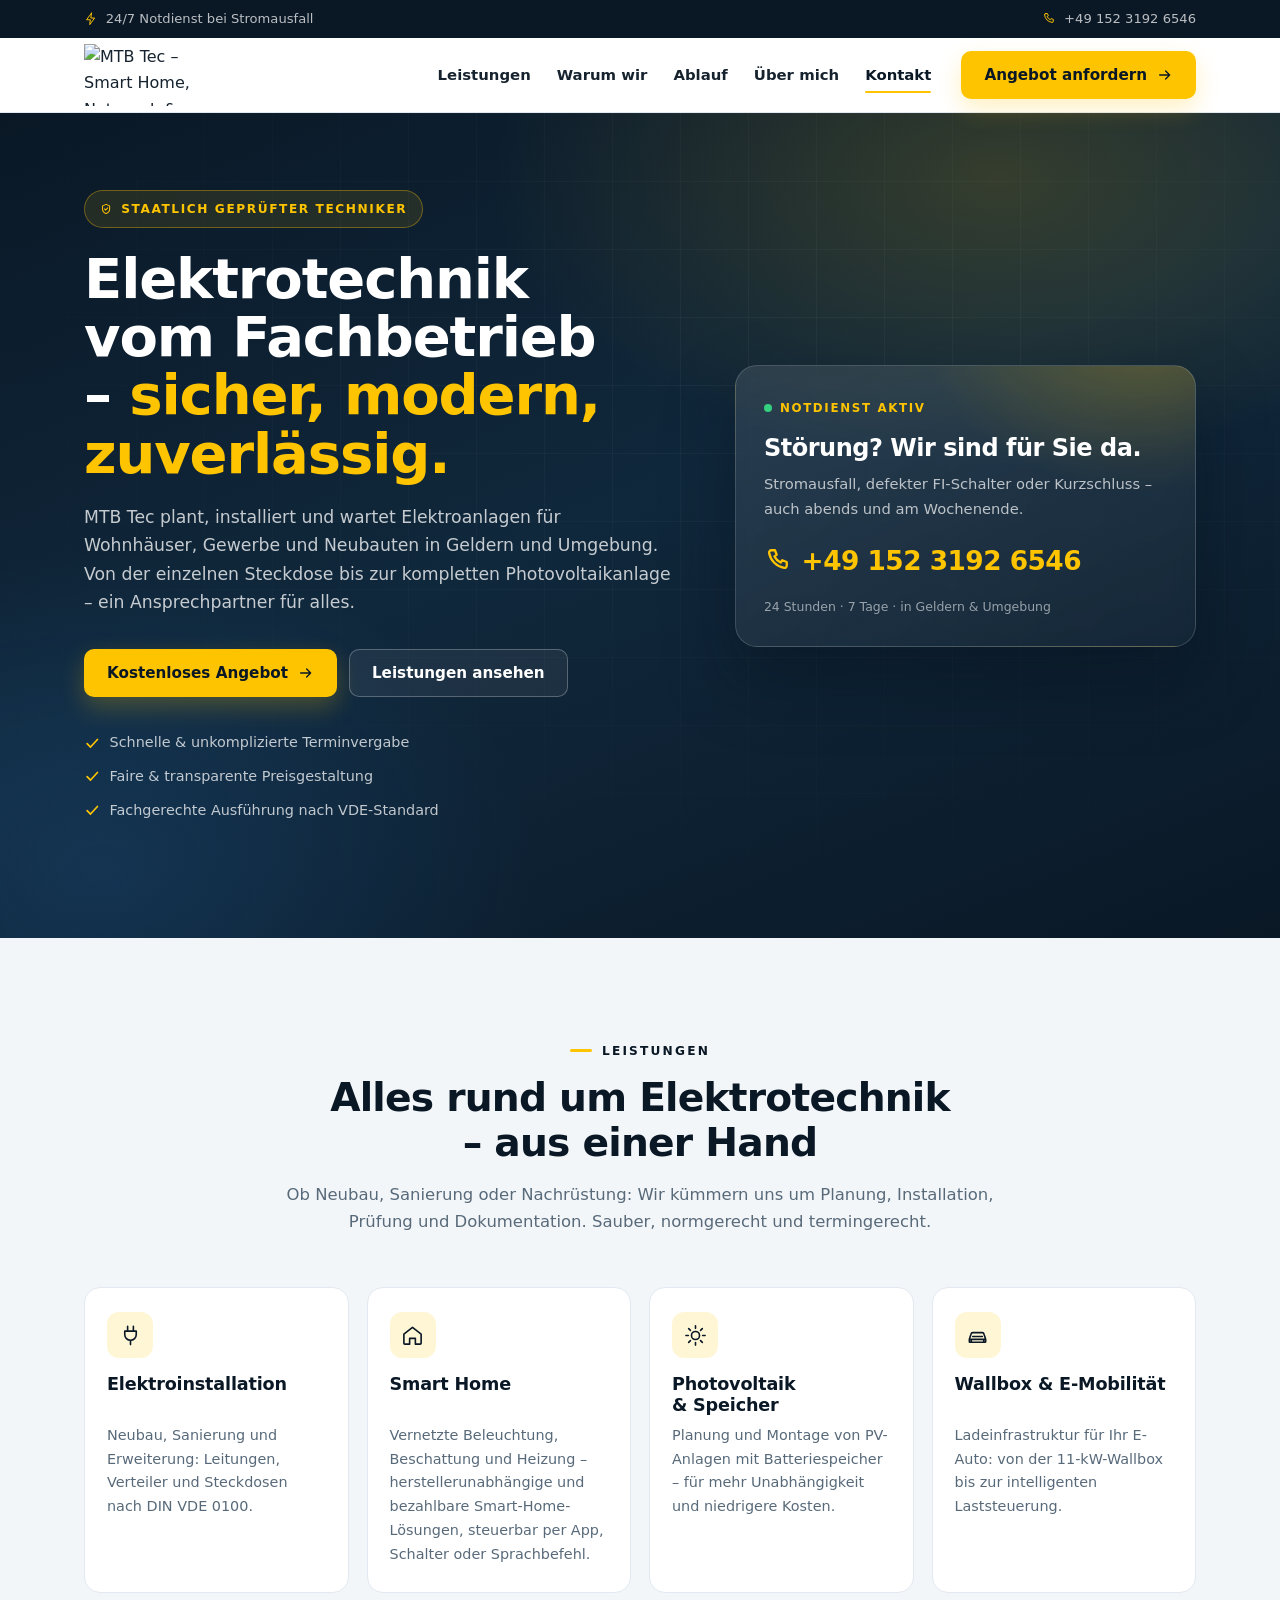
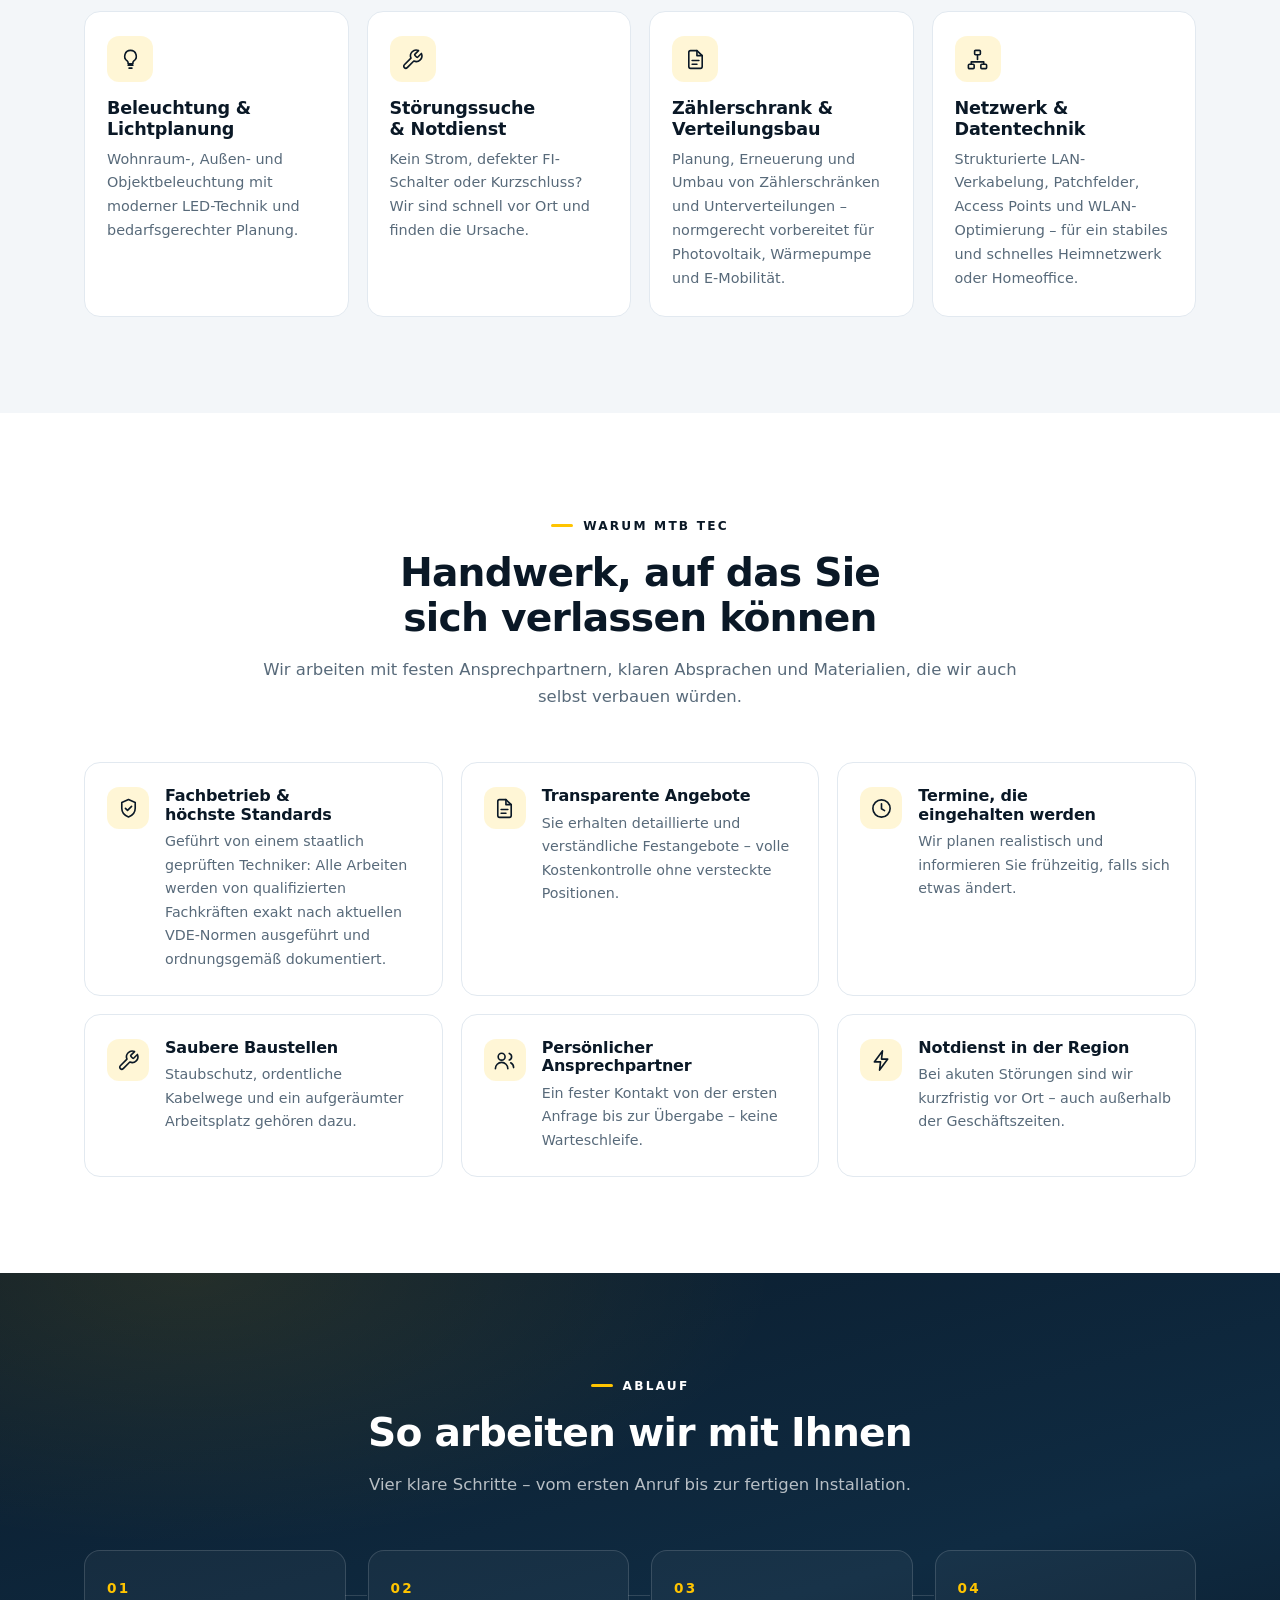
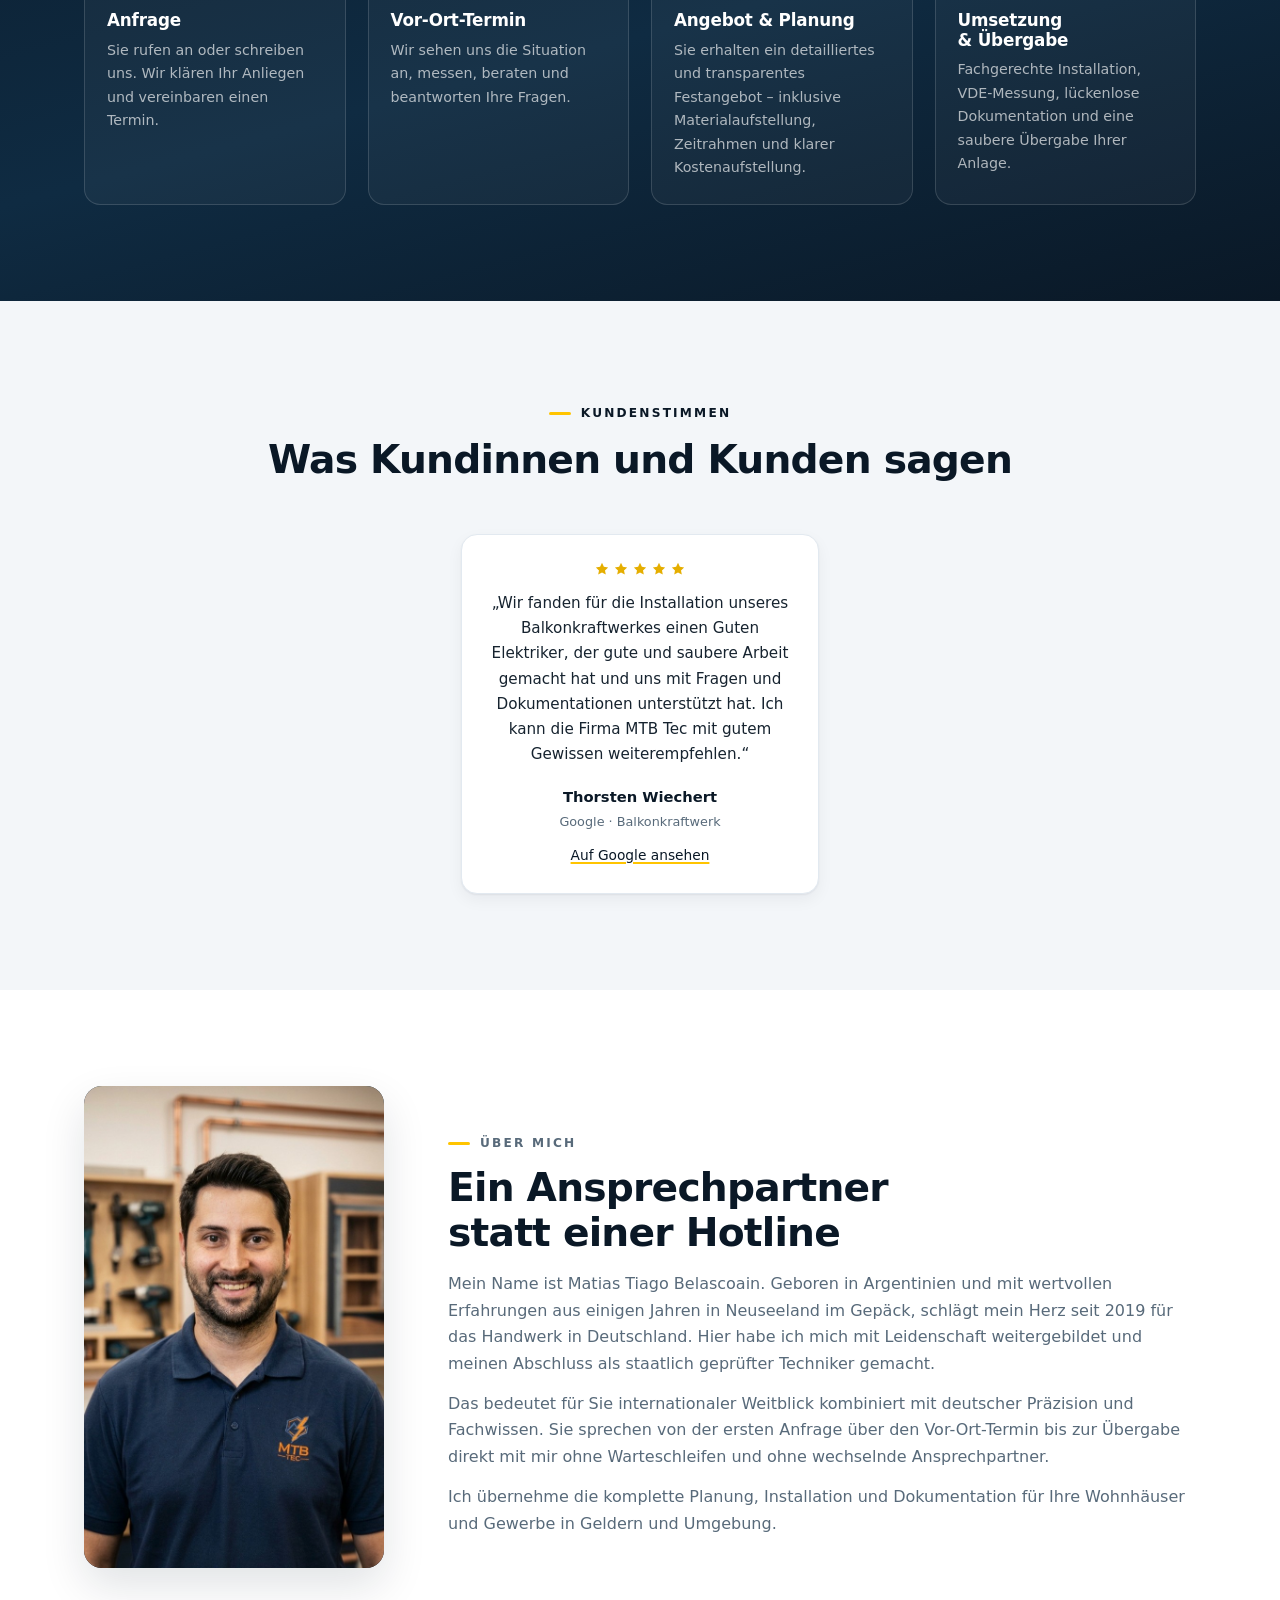
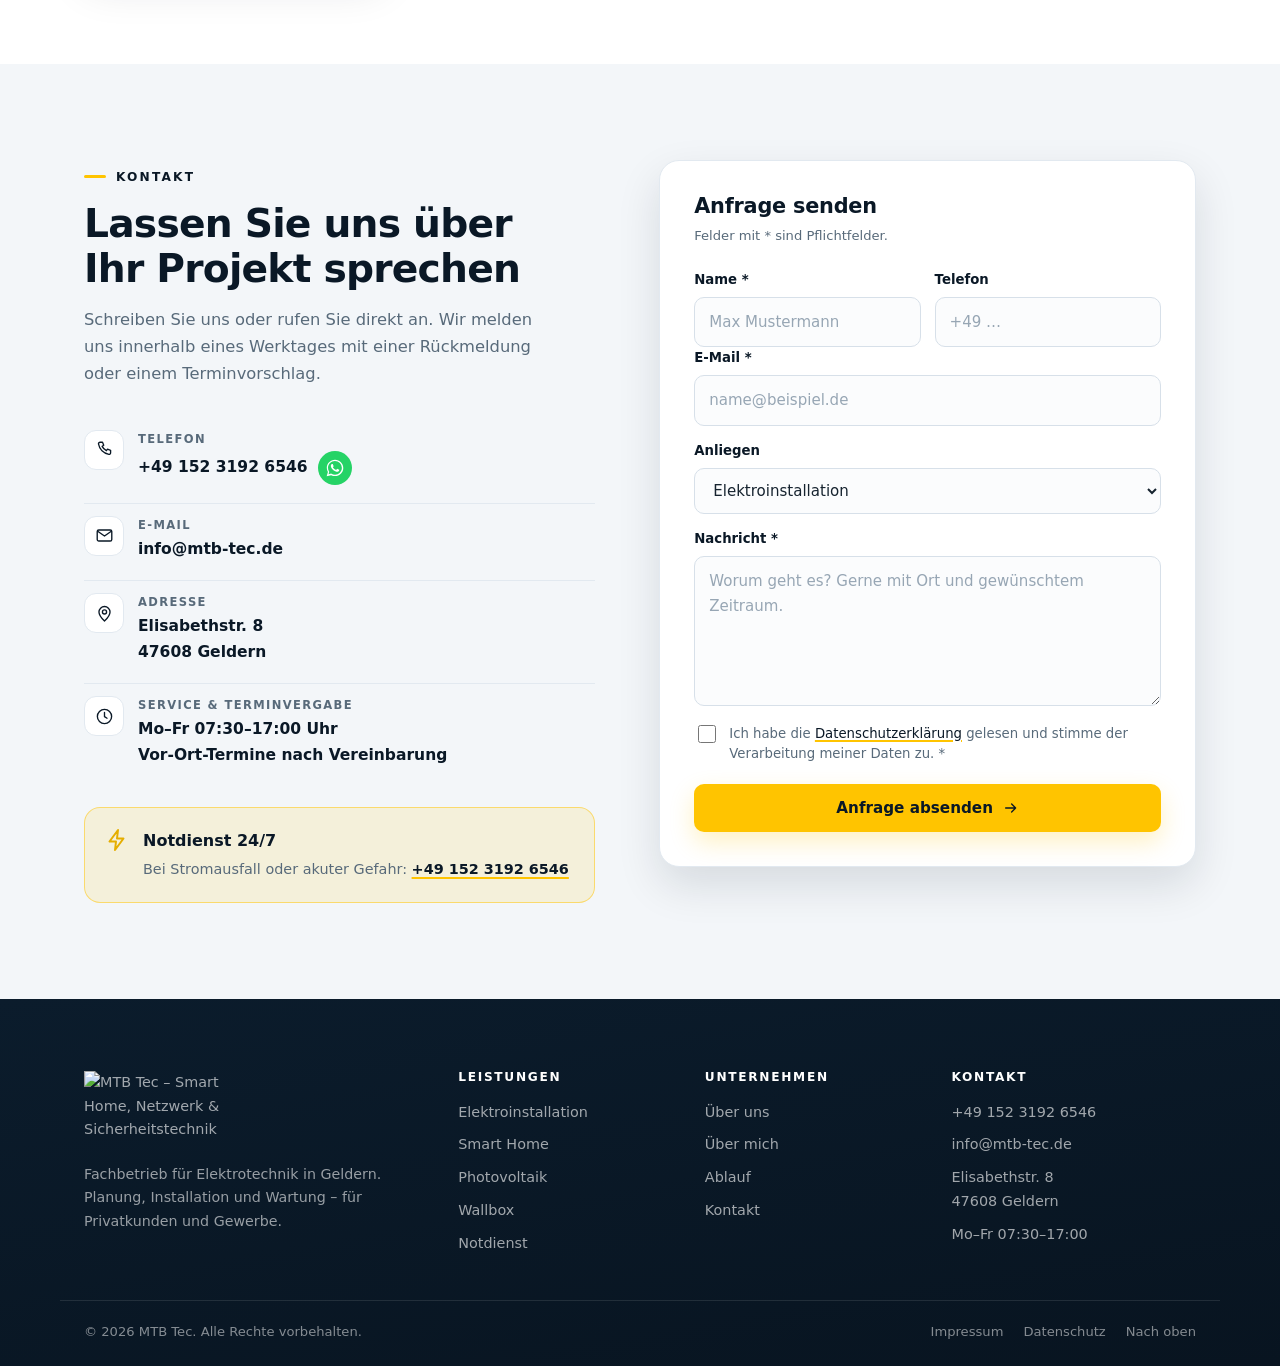
==== commit 3d4ec482: "uber mich" ====
--- a/index.html
+++ b/index.html
@@ -505,16 +505,13 @@
           <p class="eyebrow">Über mich</p>
           <h2>Ein Ansprechpartner statt einer Hotline</h2>
           <p>
-            Mein Name ist Matias Tiago Belascoain. Ich führe MTB Tec in Geldern
-            als staatlich geprüfter Techniker der Fachrichtung Elektrotechnik.
+            Mein Name ist Matias Tiago Belascoain. Geboren in Argentinien und mit wertvollen Erfahrungen aus einigen Jahren in Neuseeland im Gepäck, schlägt mein Herz seit 2019 für das Handwerk in Deutschland. Hier habe ich mich mit Leidenschaft weitergebildet und meinen Abschluss als staatlich geprüfter Techniker gemacht.
           </p>
           <p>
-            Sie sprechen direkt mit mir – von der ersten Anfrage über den Vor-Ort-Termin
-            bis zur Übergabe. Keine Warteschleife und kein wechselnder Ansprechpartner.
+            Das bedeutet für Sie internationaler Weitblick kombiniert mit deutscher Präzision und Fachwissen. Sie sprechen von der ersten Anfrage über den Vor-Ort-Termin bis zur Übergabe direkt mit mir ohne Warteschleifen und ohne wechselnde Ansprechpartner.
           </p>
           <p>
-            Planung, Installation und Dokumentation für Wohnhäuser und Gewerbe
-            in Geldern und Umgebung.
+            Ich übernehme die komplette Planung, Installation und Dokumentation für Ihre Wohnhäuser und Gewerbe in Geldern und Umgebung.
           </p>
         </div>
       </div>
--- a/assets/css/styles.css
+++ b/assets/css/styles.css
@@ -924,7 +924,7 @@
 .about-photo {
   position: relative;
   margin: 0;
-  aspect-ratio: 4 / 5;
+  aspect-ratio: 637 / 1024;
   border-radius: 18px;
   overflow: hidden;
   background:
@@ -938,7 +938,7 @@
   width: 100%;
   height: 100%;
   object-fit: cover;
-  object-position: center top;
+  object-position: center center;
 }
 .about-photo img[data-missing] { display: none; }
 .about-initials {
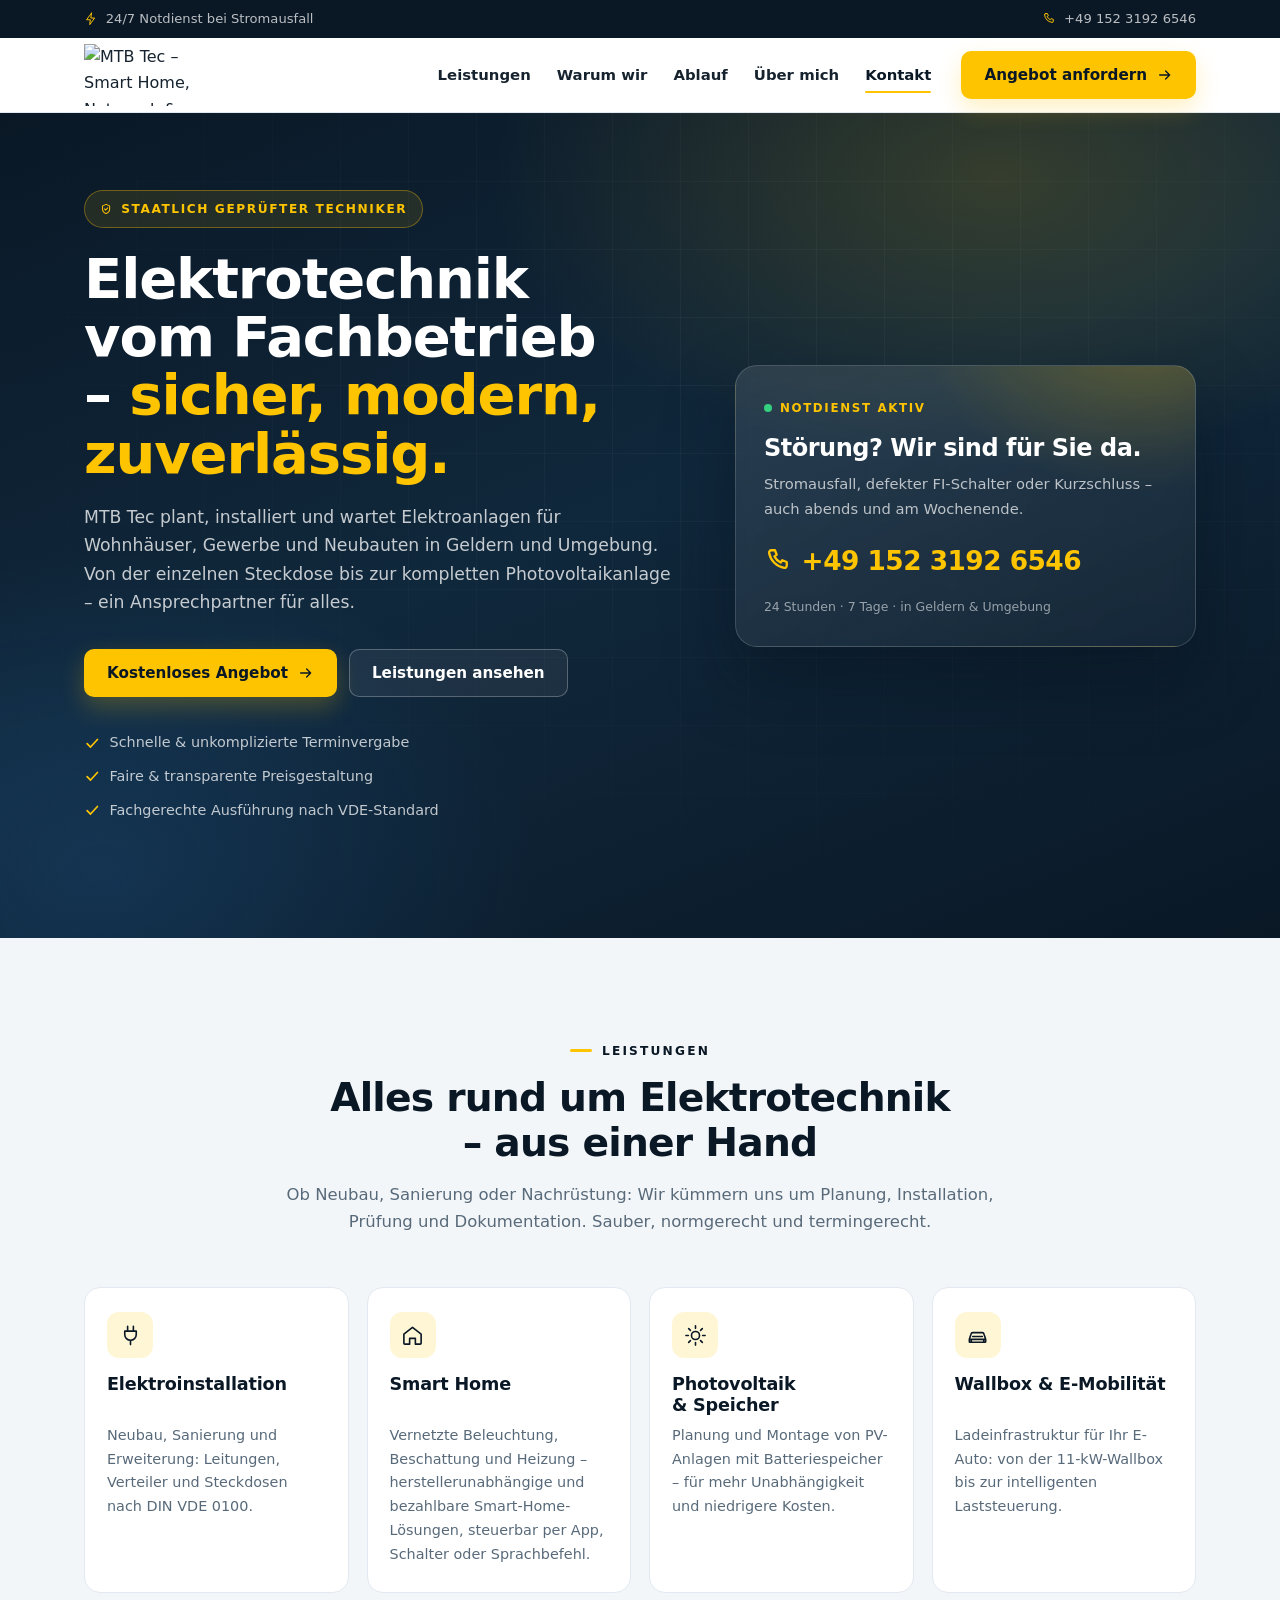
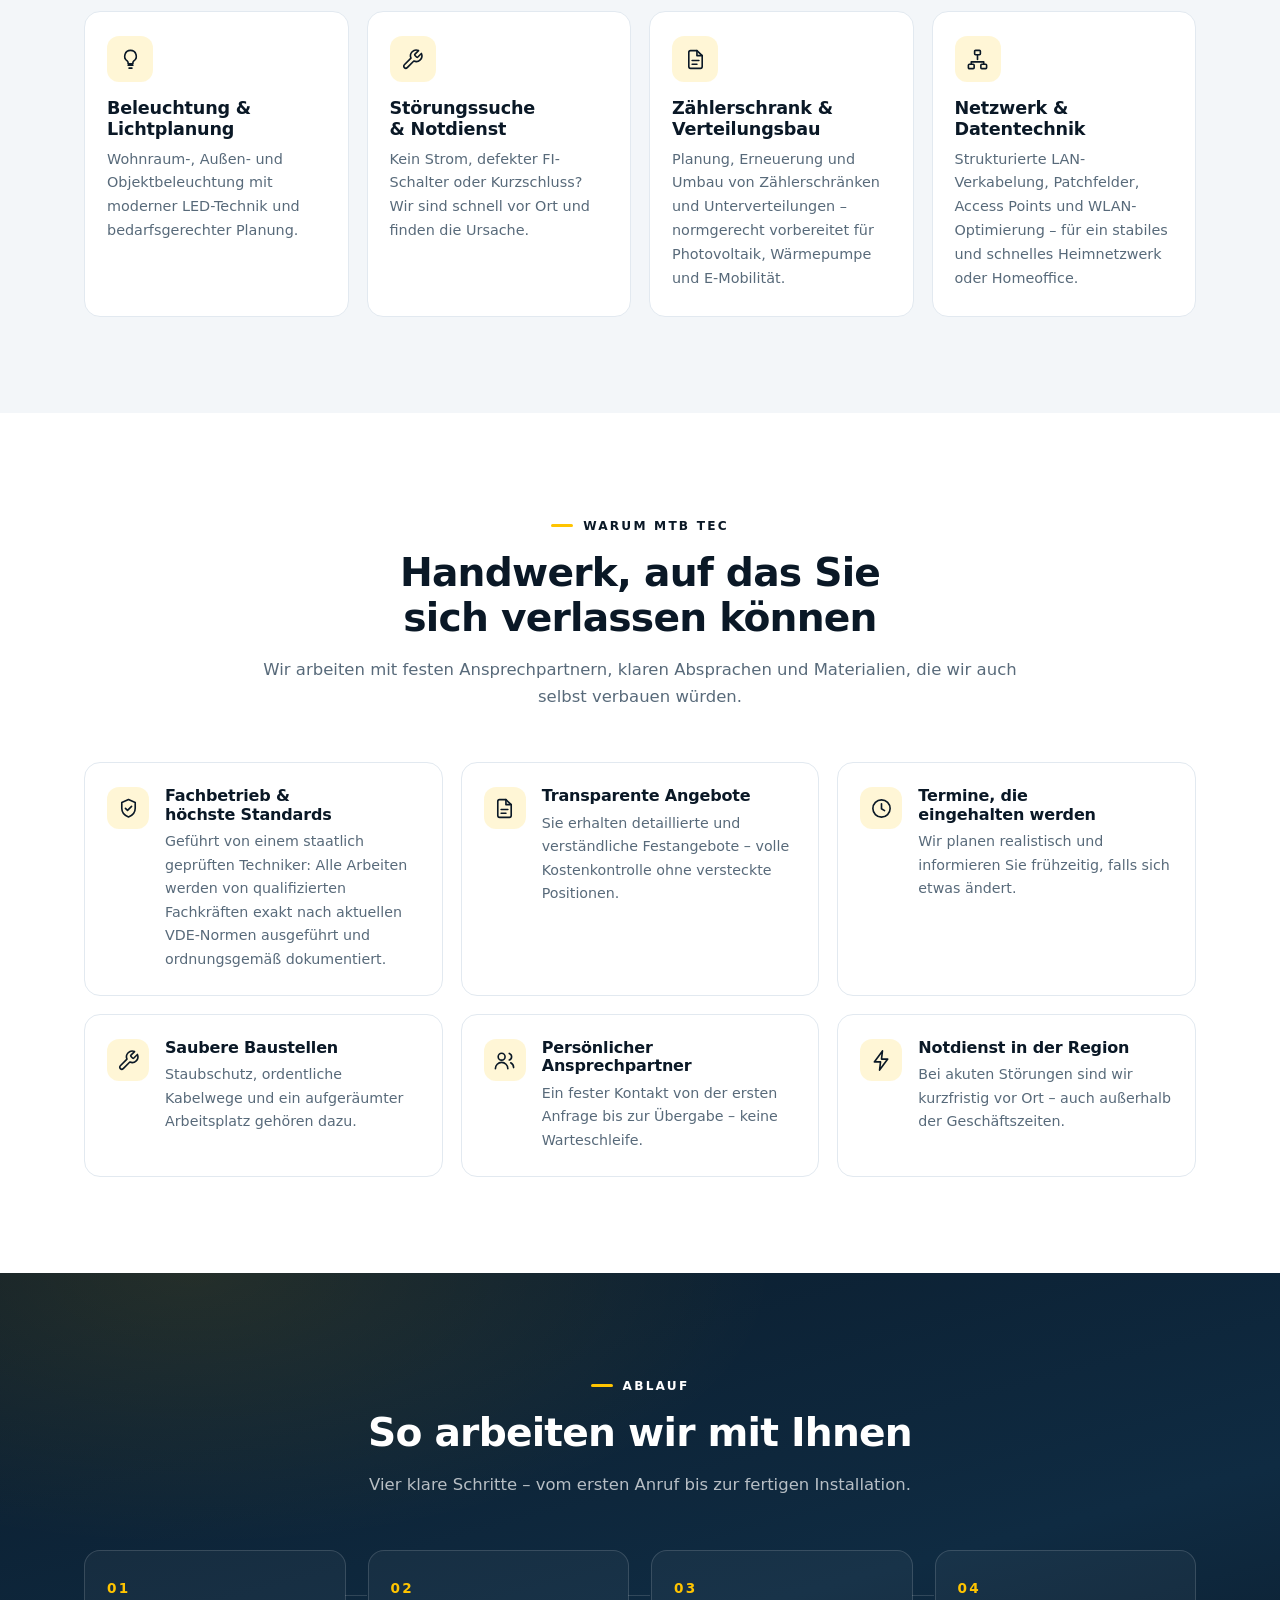
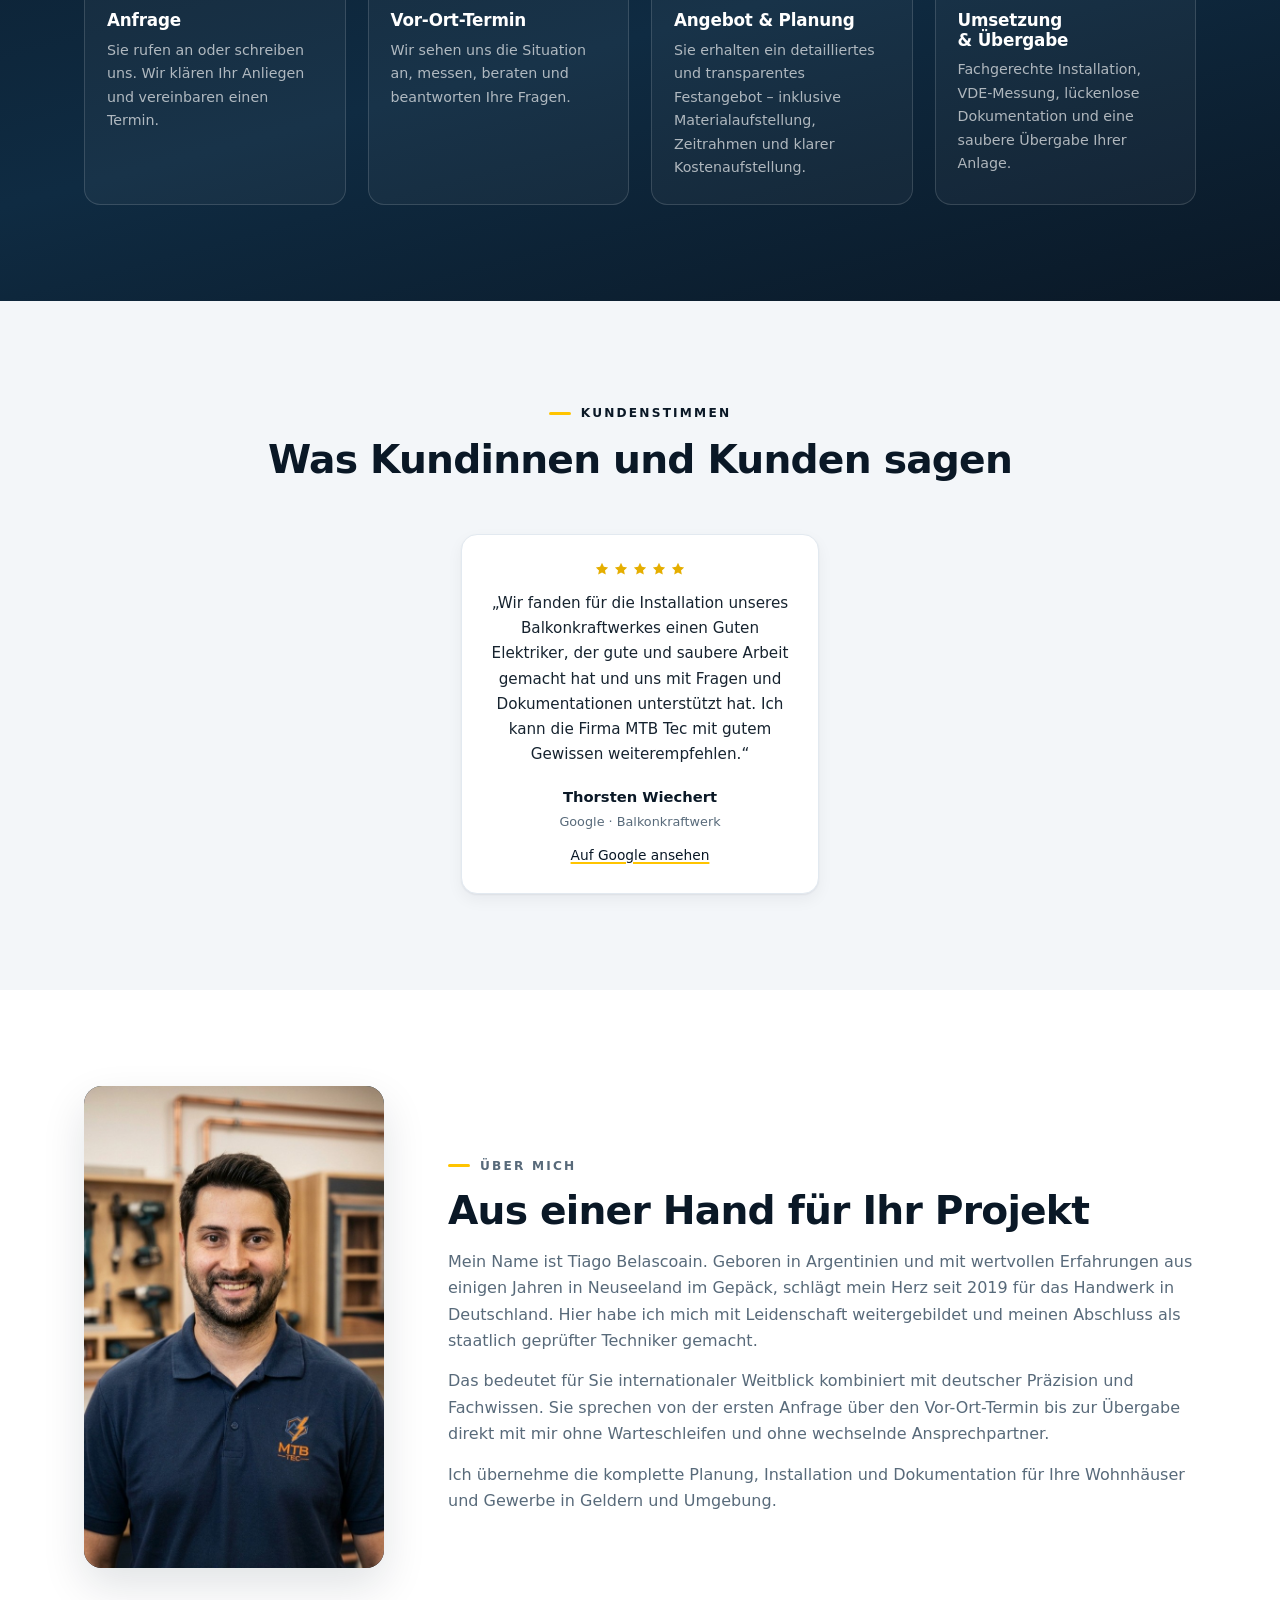
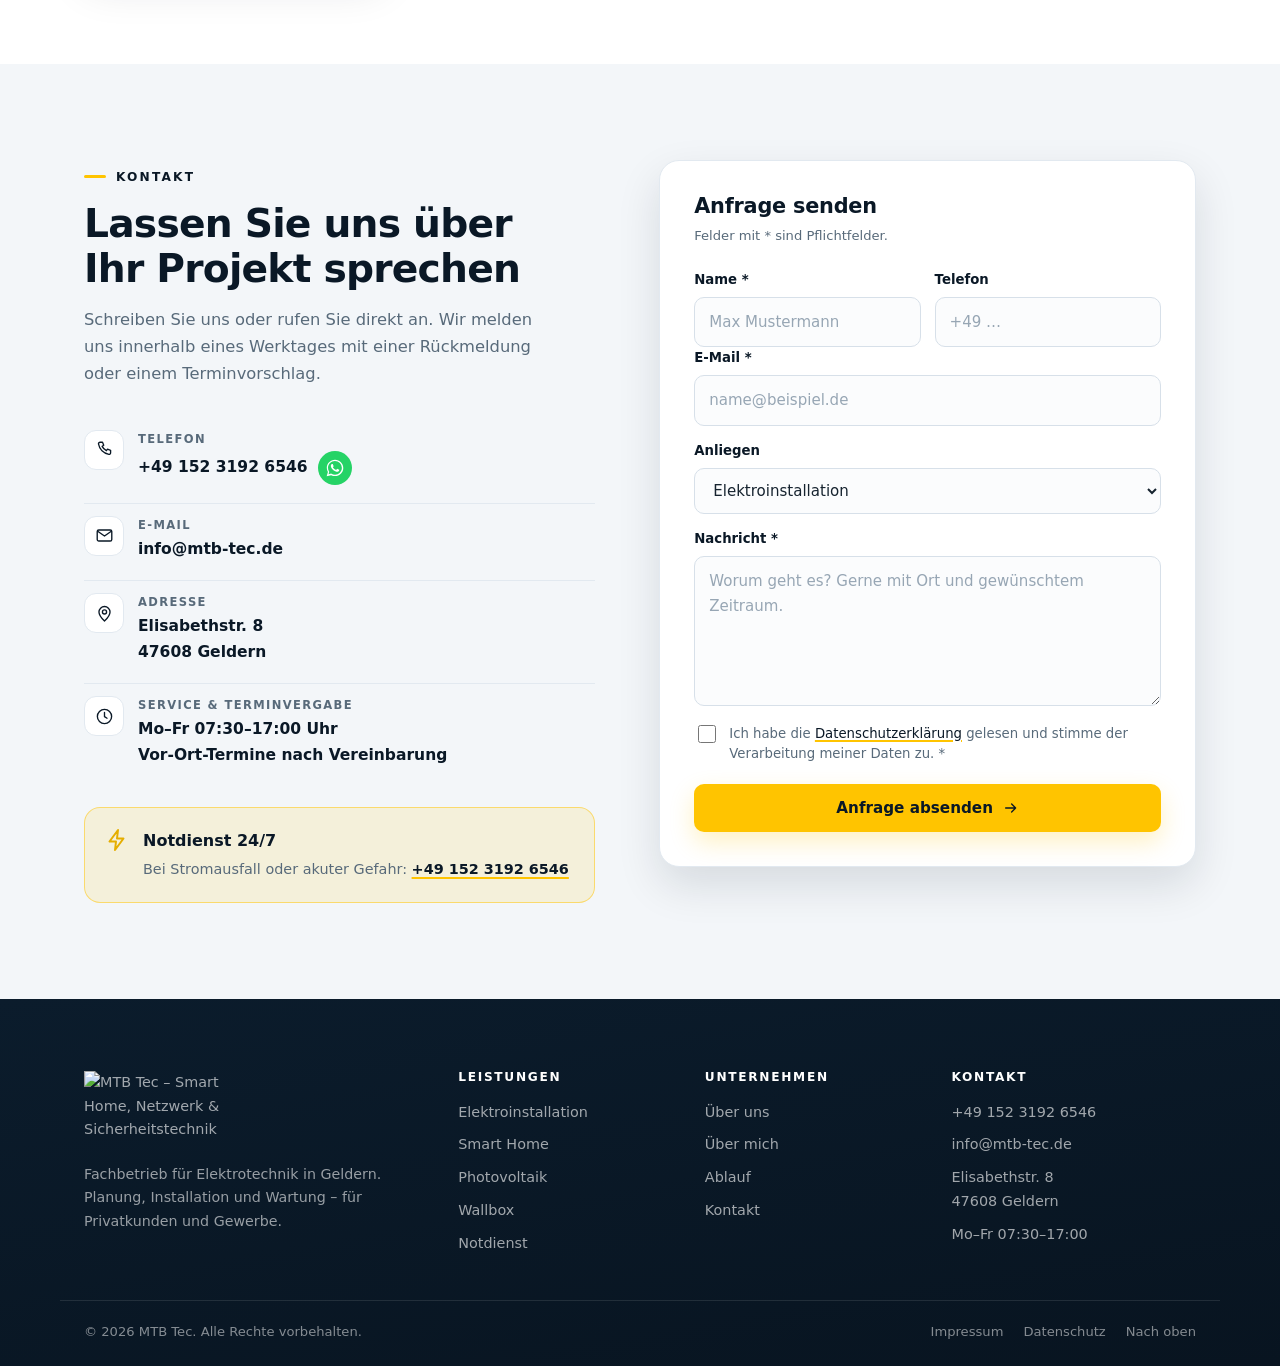
==== commit bdaef2f2: "uber mich" ====
--- a/index.html
+++ b/index.html
@@ -498,14 +498,14 @@
     <section class="section" id="ueber-mich">
       <div class="container about-grid">
         <figure class="about-photo reveal">
-          <img src="assets/img/ueber-mich.jpg" alt="Matias Tiago Belascoain, Inhaber von MTB Tec" width="640" height="800">
+          <img src="assets/img/ueber-mich.jpg" alt="Tiago Belascoain, Inhaber von MTB Tec" width="640" height="800">
           <span class="about-initials" aria-hidden="true">MB</span>
         </figure>
         <div class="about-copy reveal" style="--d:.08s">
           <p class="eyebrow">Über mich</p>
-          <h2>Ein Ansprechpartner statt einer Hotline</h2>
+          <h2>Aus einer Hand für Ihr Projekt</h2>
           <p>
-            Mein Name ist Matias Tiago Belascoain. Geboren in Argentinien und mit wertvollen Erfahrungen aus einigen Jahren in Neuseeland im Gepäck, schlägt mein Herz seit 2019 für das Handwerk in Deutschland. Hier habe ich mich mit Leidenschaft weitergebildet und meinen Abschluss als staatlich geprüfter Techniker gemacht.
+            Mein Name ist Tiago Belascoain. Geboren in Argentinien und mit wertvollen Erfahrungen aus einigen Jahren in Neuseeland im Gepäck, schlägt mein Herz seit 2019 für das Handwerk in Deutschland. Hier habe ich mich mit Leidenschaft weitergebildet und meinen Abschluss als staatlich geprüfter Techniker gemacht.
           </p>
           <p>
             Das bedeutet für Sie internationaler Weitblick kombiniert mit deutscher Präzision und Fachwissen. Sie sprechen von der ersten Anfrage über den Vor-Ort-Termin bis zur Übergabe direkt mit mir ohne Warteschleifen und ohne wechselnde Ansprechpartner.
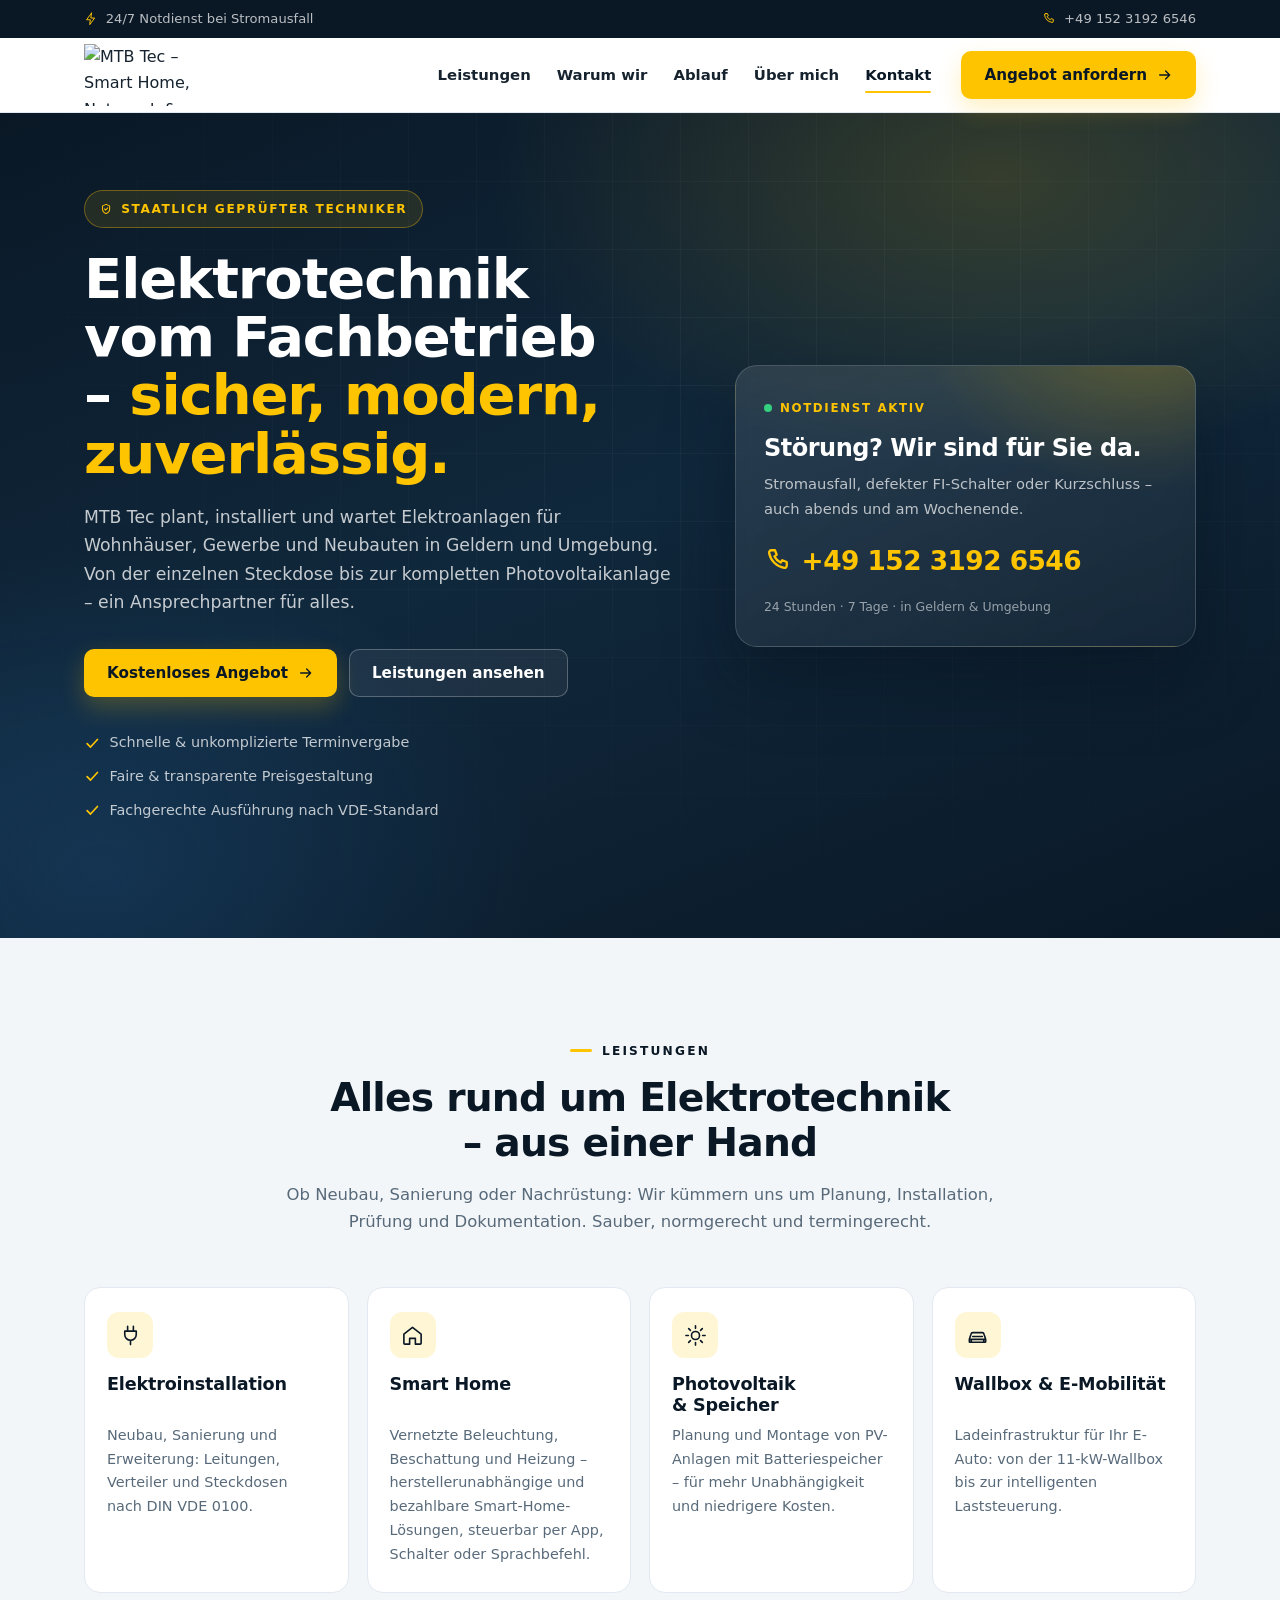
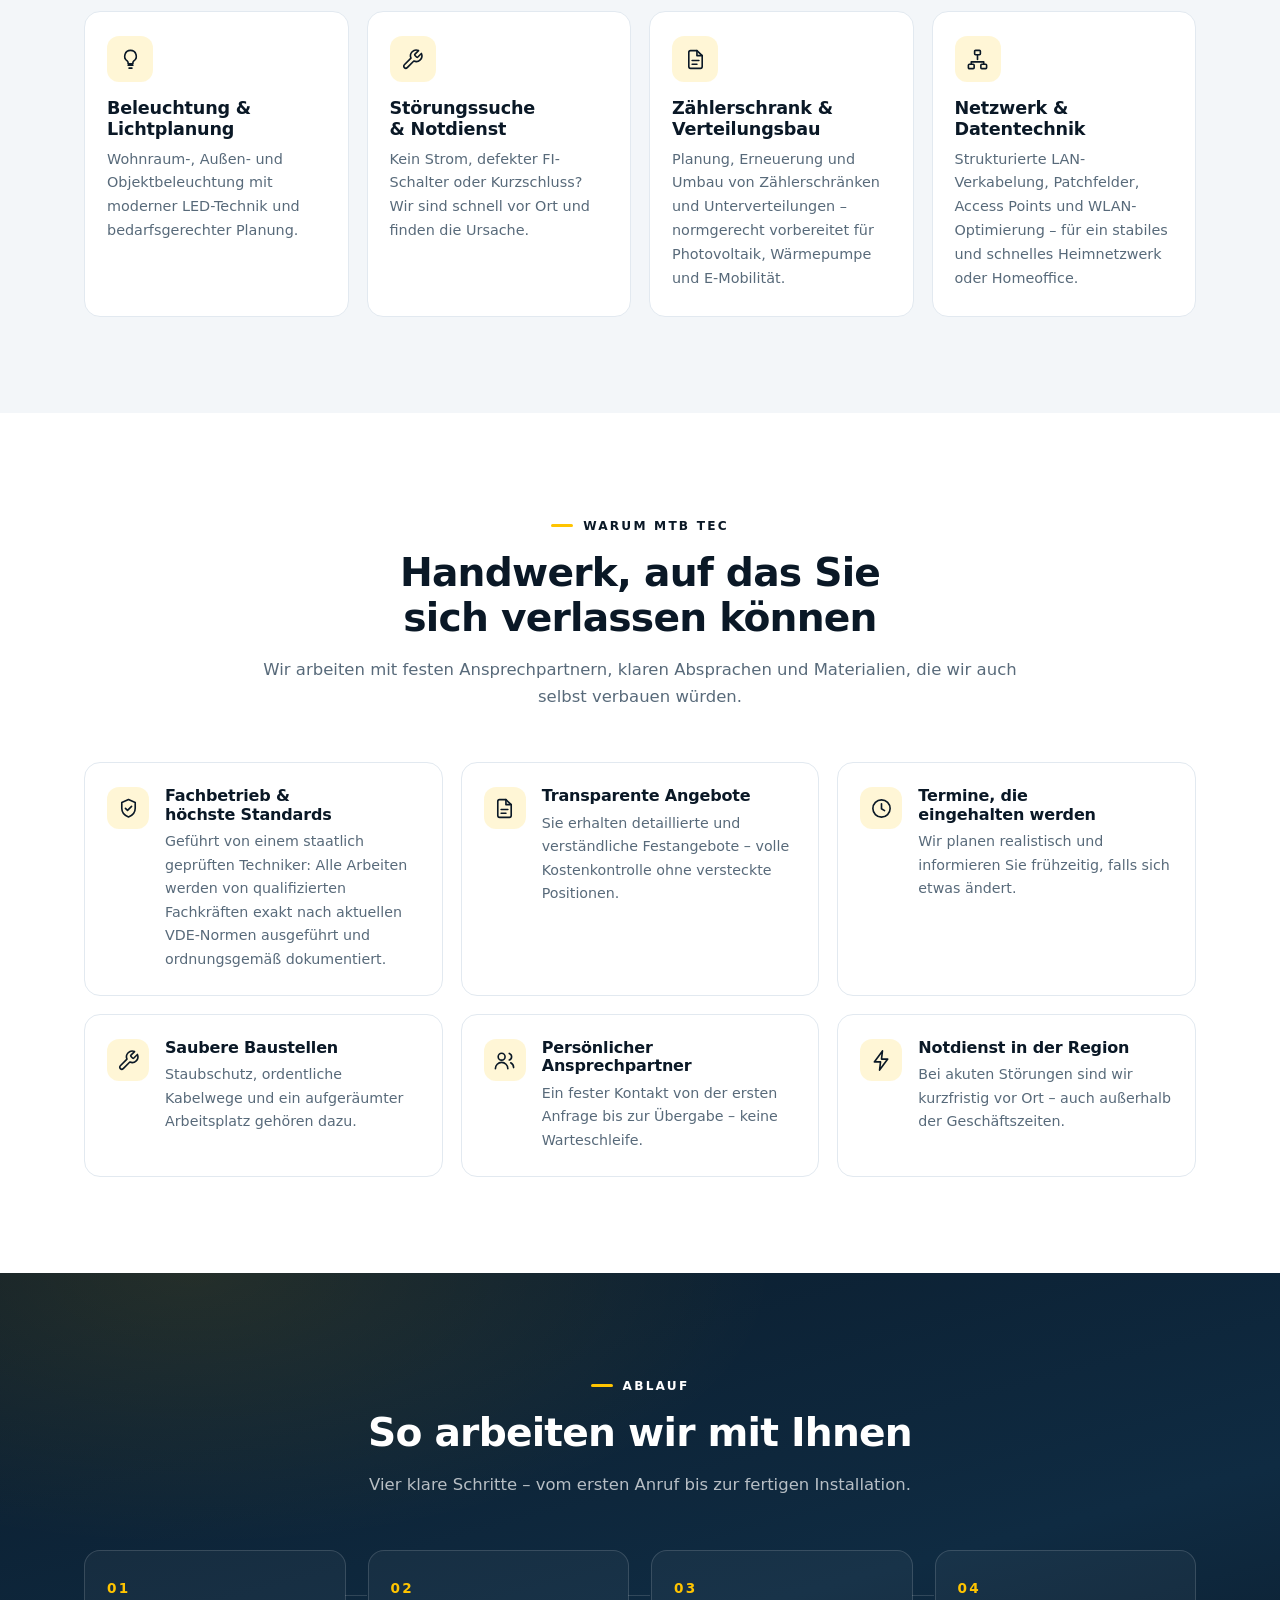
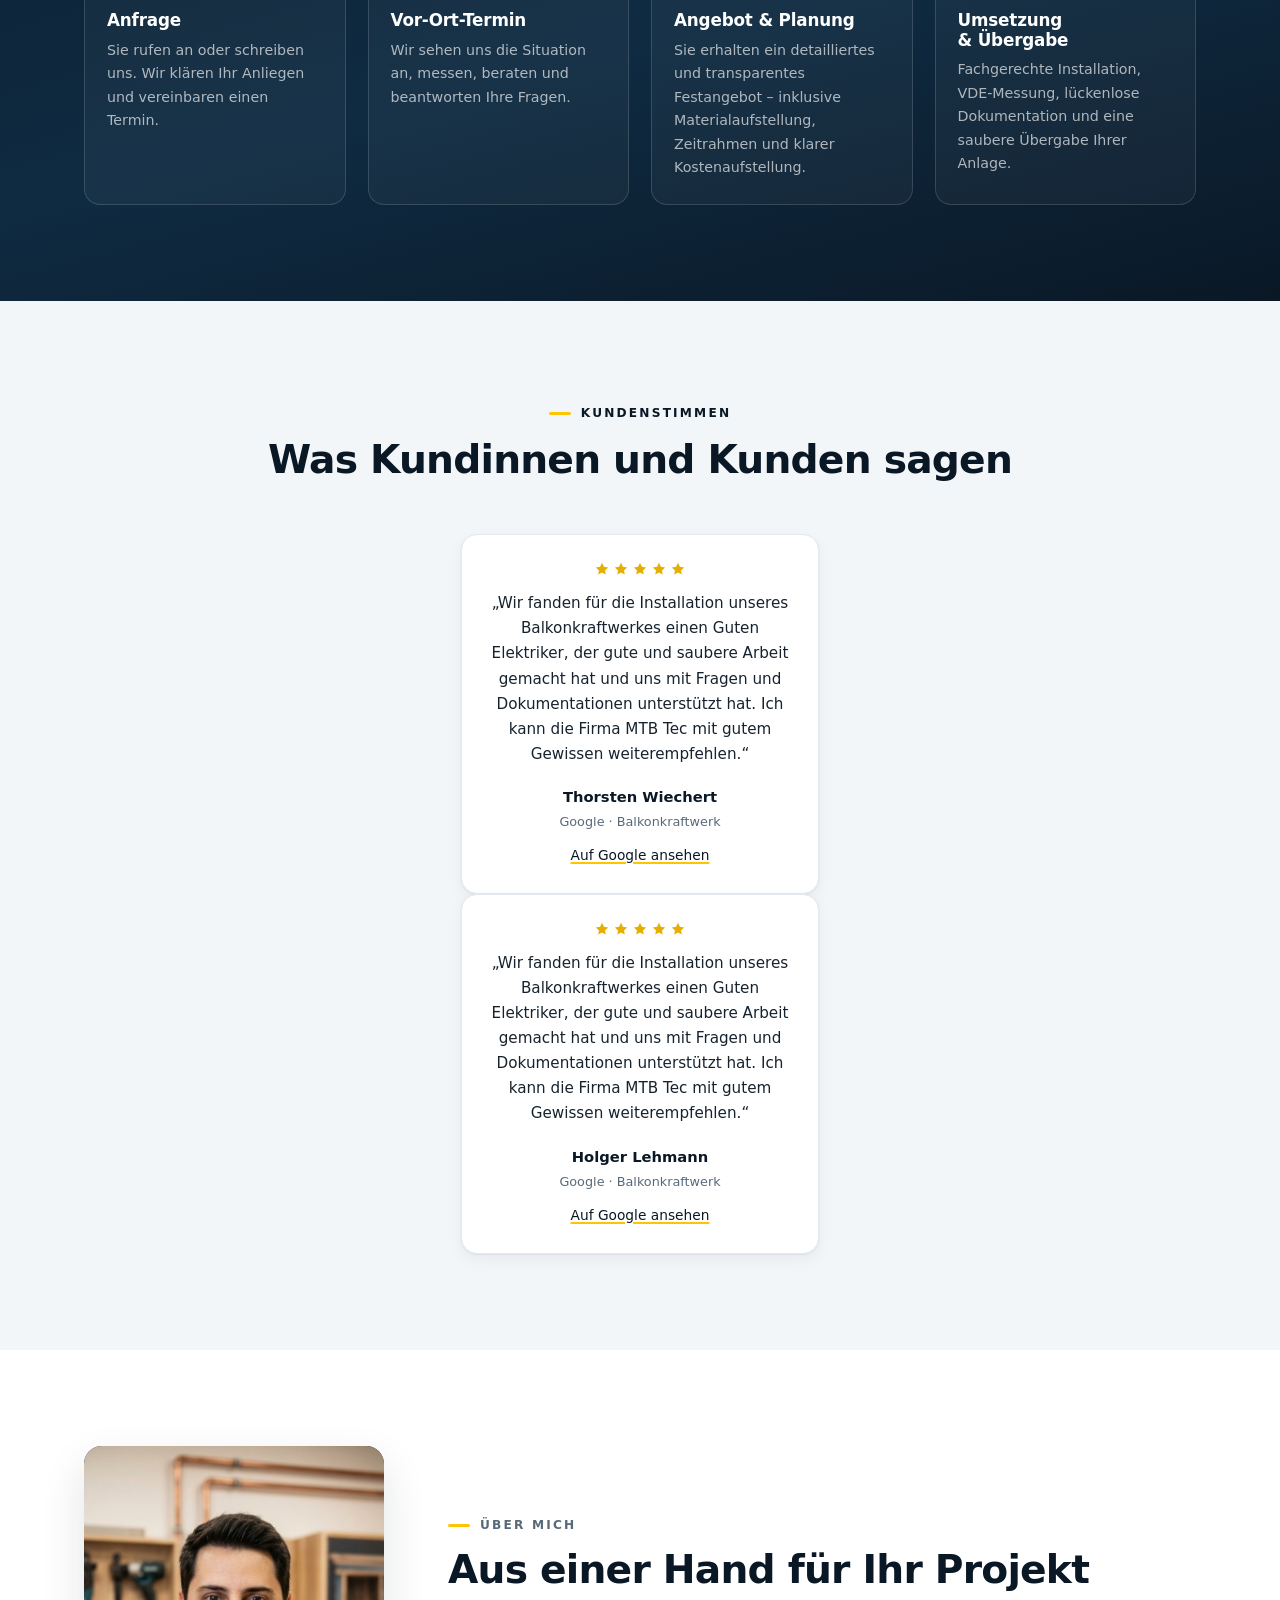
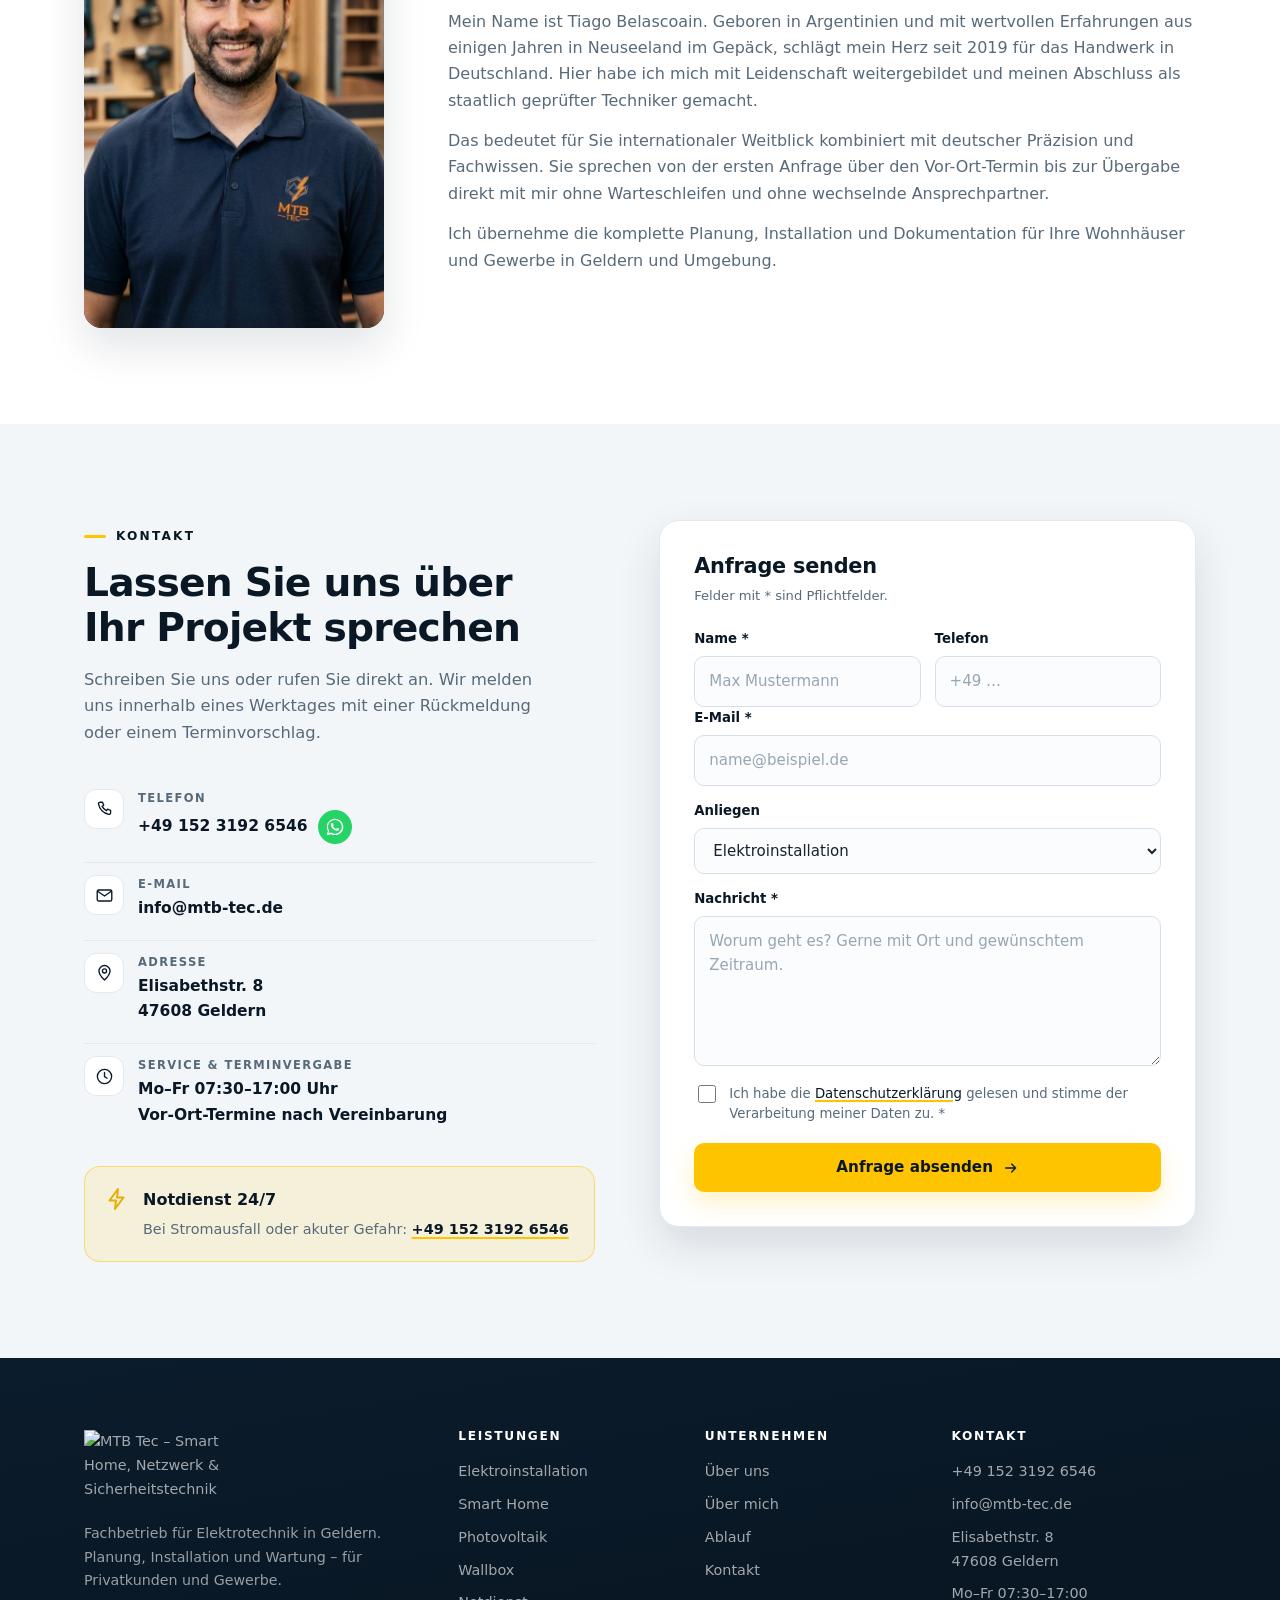
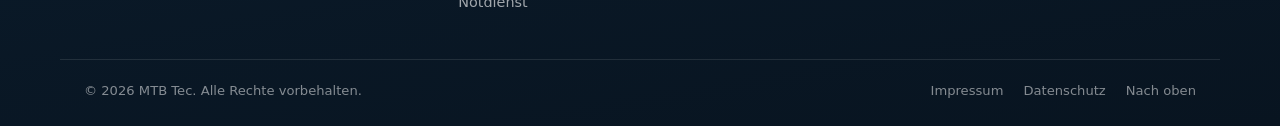
==== commit da1d5efa: "Bewertung" ====
--- a/index.html
+++ b/index.html
@@ -6,7 +6,7 @@
   <title>MTB Tec – Elektrotechnik in Geldern</title>
   <meta name="description" content="MTB Tec ist Ihr Fachbetrieb für Elektrotechnik in Geldern: Elektroinstallation, Smart Home, Photovoltaik, Wallbox, Beleuchtung und 24-Stunden-Notdienst.">
   <meta name="theme-color" content="#0a1826">
-  <link rel="canonical" href="https://jbelascoain.github.io/mtb-tec/">
+  <link rel="canonical" href="https://mtb-tec.de/">
 
   <!-- Open Graph / Social -->
   <meta property="og:type" content="website">
@@ -14,20 +14,20 @@
   <meta property="og:site_name" content="MTB Tec">
   <meta property="og:title" content="MTB Tec – Elektrotechnik in Geldern">
   <meta property="og:description" content="Elektroinstallation, Smart Home, Photovoltaik und 24h-Notdienst vom Fachbetrieb.">
-  <meta property="og:url" content="https://jbelascoain.github.io/mtb-tec/">
+  <meta property="og:url" content="https://mtb-tec.de/">
 
   <link rel="icon" href="assets/img/favicon.ico" sizes="any">
   <link rel="icon" type="image/png" sizes="32x32" href="assets/img/favicon-32.png">
   <link rel="icon" type="image/png" sizes="192x192" href="assets/img/favicon-192.png">
   <link rel="apple-touch-icon" href="assets/img/apple-touch-icon.png">
-  <meta property="og:image" content="https://jbelascoain.github.io/mtb-tec/assets/img/og-image.png">
+  <meta property="og:image" content="https://mtb-tec.de/assets/img/og-image.png">
   <meta property="og:image:width" content="1200">
   <meta property="og:image:height" content="630">
   <meta property="og:image:alt" content="MTB Tec – Smart Home, Netzwerk &amp; Sicherheitstechnik in Geldern">
   <meta name="twitter:card" content="summary_large_image">
   <meta name="twitter:title" content="MTB Tec – Elektrotechnik in Geldern">
   <meta name="twitter:description" content="Elektroinstallation, Smart Home, Photovoltaik und 24h-Notdienst vom Fachbetrieb.">
-  <meta name="twitter:image" content="https://jbelascoain.github.io/mtb-tec/assets/img/og-image.png">
+  <meta name="twitter:image" content="https://mtb-tec.de/assets/img/og-image.png">
   <link rel="stylesheet" href="assets/css/styles.css">
 
   <!-- Nur aktiv, wenn JavaScript verfügbar ist (verhindert unsichtbare Inhalte) -->
@@ -39,9 +39,9 @@
     "@type": "Electrician",
     "name": "MTB Tec",
     "description": "Fachbetrieb für Elektrotechnik: Elektroinstallation, Smart Home, Photovoltaik, Wallbox und Notdienst.",
-    "url": "https://jbelascoain.github.io/mtb-tec/",
-    "image": "https://jbelascoain.github.io/mtb-tec/assets/img/og-image.png",
-    "logo": "https://jbelascoain.github.io/mtb-tec/assets/img/logo.png",
+    "url": "https://mtb-tec.de/",
+    "image": "https://mtb-tec.de/assets/img/og-image.png",
+    "logo": "https://mtb-tec.de/assets/img/logo.png",
     "telephone": "+4915231926546",
     "email": "info@mtb-tec.de",
     "priceRange": "€€",
@@ -448,6 +448,20 @@
             <blockquote><p>„Wir fanden für die Installation unseres Balkonkraftwerkes einen Guten Elektriker, der gute und saubere Arbeit gemacht hat und uns mit Fragen und Dokumentationen unterstützt hat. Ich kann die Firma MTB Tec mit gutem Gewissen weiterempfehlen.“</p></blockquote>
             <figcaption>
               <strong>Thorsten Wiechert</strong>
+              <span>Google · Balkonkraftwerk</span>
+              <a href="https://www.google.com/maps/place/MTB+Tec/@51.5165147,6.3483196,17z/data=!4m8!3m7!1s0x47c761e7f26dd47f:0xd6ac827ecd847b69!8m2!3d51.5165147!4d6.3483196!9m1!1b1!16s%2Fg%2F11zxp1mqz9?hl=de" target="_blank" rel="noopener">Auf Google ansehen</a>
+            </figcaption>
+            <span class="sr-only">Bewertung: 5 von 5 Sternen</span>
+          </figure>
+        </div>
+        <div class="quote-grid">
+          <figure class="quote reveal">
+            <div class="stars" aria-hidden="true">
+              <svg class="icon"><use href="#i-star"></use></svg><svg class="icon"><use href="#i-star"></use></svg><svg class="icon"><use href="#i-star"></use></svg><svg class="icon"><use href="#i-star"></use></svg><svg class="icon"><use href="#i-star"></use></svg>
+            </div>
+            <blockquote><p>„Wir fanden für die Installation unseres Balkonkraftwerkes einen Guten Elektriker, der gute und saubere Arbeit gemacht hat und uns mit Fragen und Dokumentationen unterstützt hat. Ich kann die Firma MTB Tec mit gutem Gewissen weiterempfehlen.“</p></blockquote>
+            <figcaption>
+              <strong>Holger Lehmann</strong>
               <span>Google · Balkonkraftwerk</span>
               <a href="https://www.google.com/maps/place/MTB+Tec/@51.5165147,6.3483196,17z/data=!4m8!3m7!1s0x47c761e7f26dd47f:0xd6ac827ecd847b69!8m2!3d51.5165147!4d6.3483196!9m1!1b1!16s%2Fg%2F11zxp1mqz9?hl=de" target="_blank" rel="noopener">Auf Google ansehen</a>
             </figcaption>
@@ -586,7 +600,7 @@
             -->
             <input type="hidden" name="_subject" value="Neue Anfrage über mtb-tec.de">
             <input type="hidden" name="_lang" value="de">
-            <input type="hidden" name="_next" value="https://jbelascoain.github.io/mtb-tec/danke.html">
+            <input type="hidden" name="_next" value="https://mtb-tec.de/danke.html">
             <div class="form-row">
               <div class="field">
                 <label for="name">Name *</label>
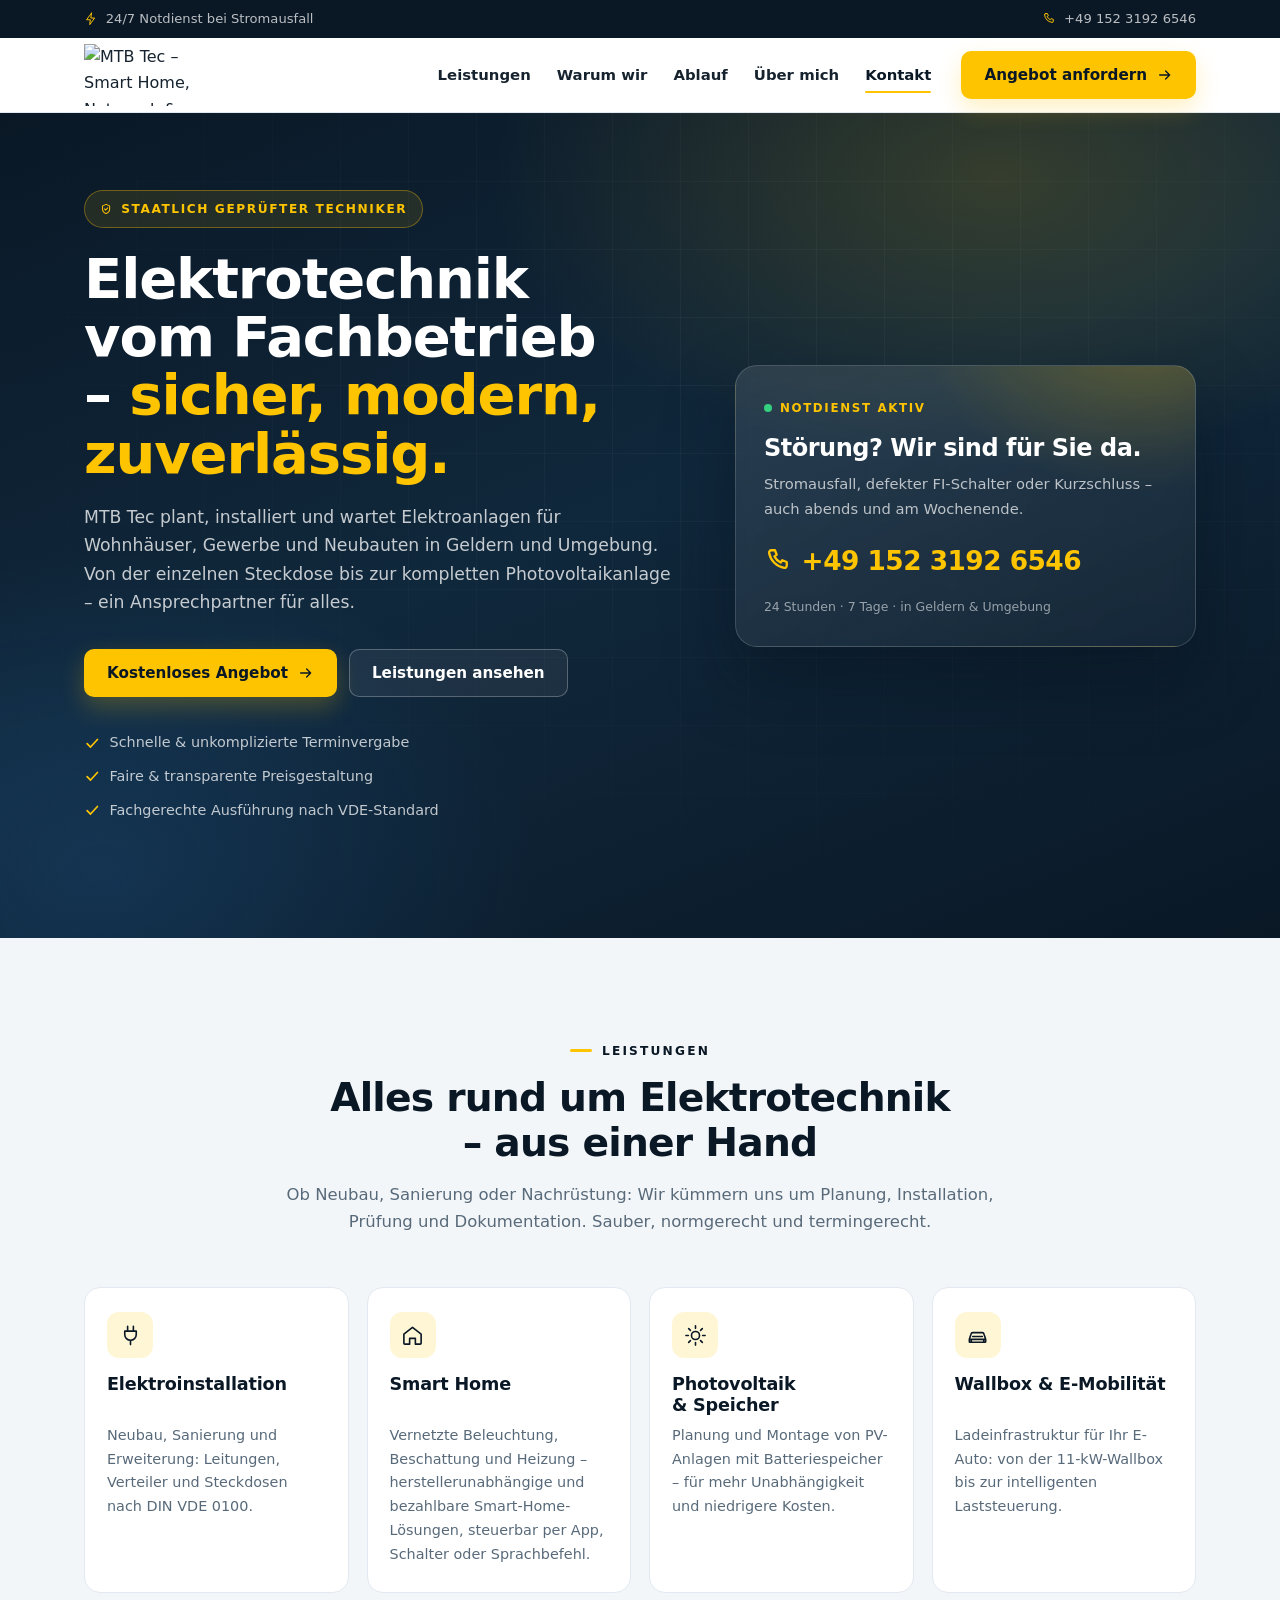
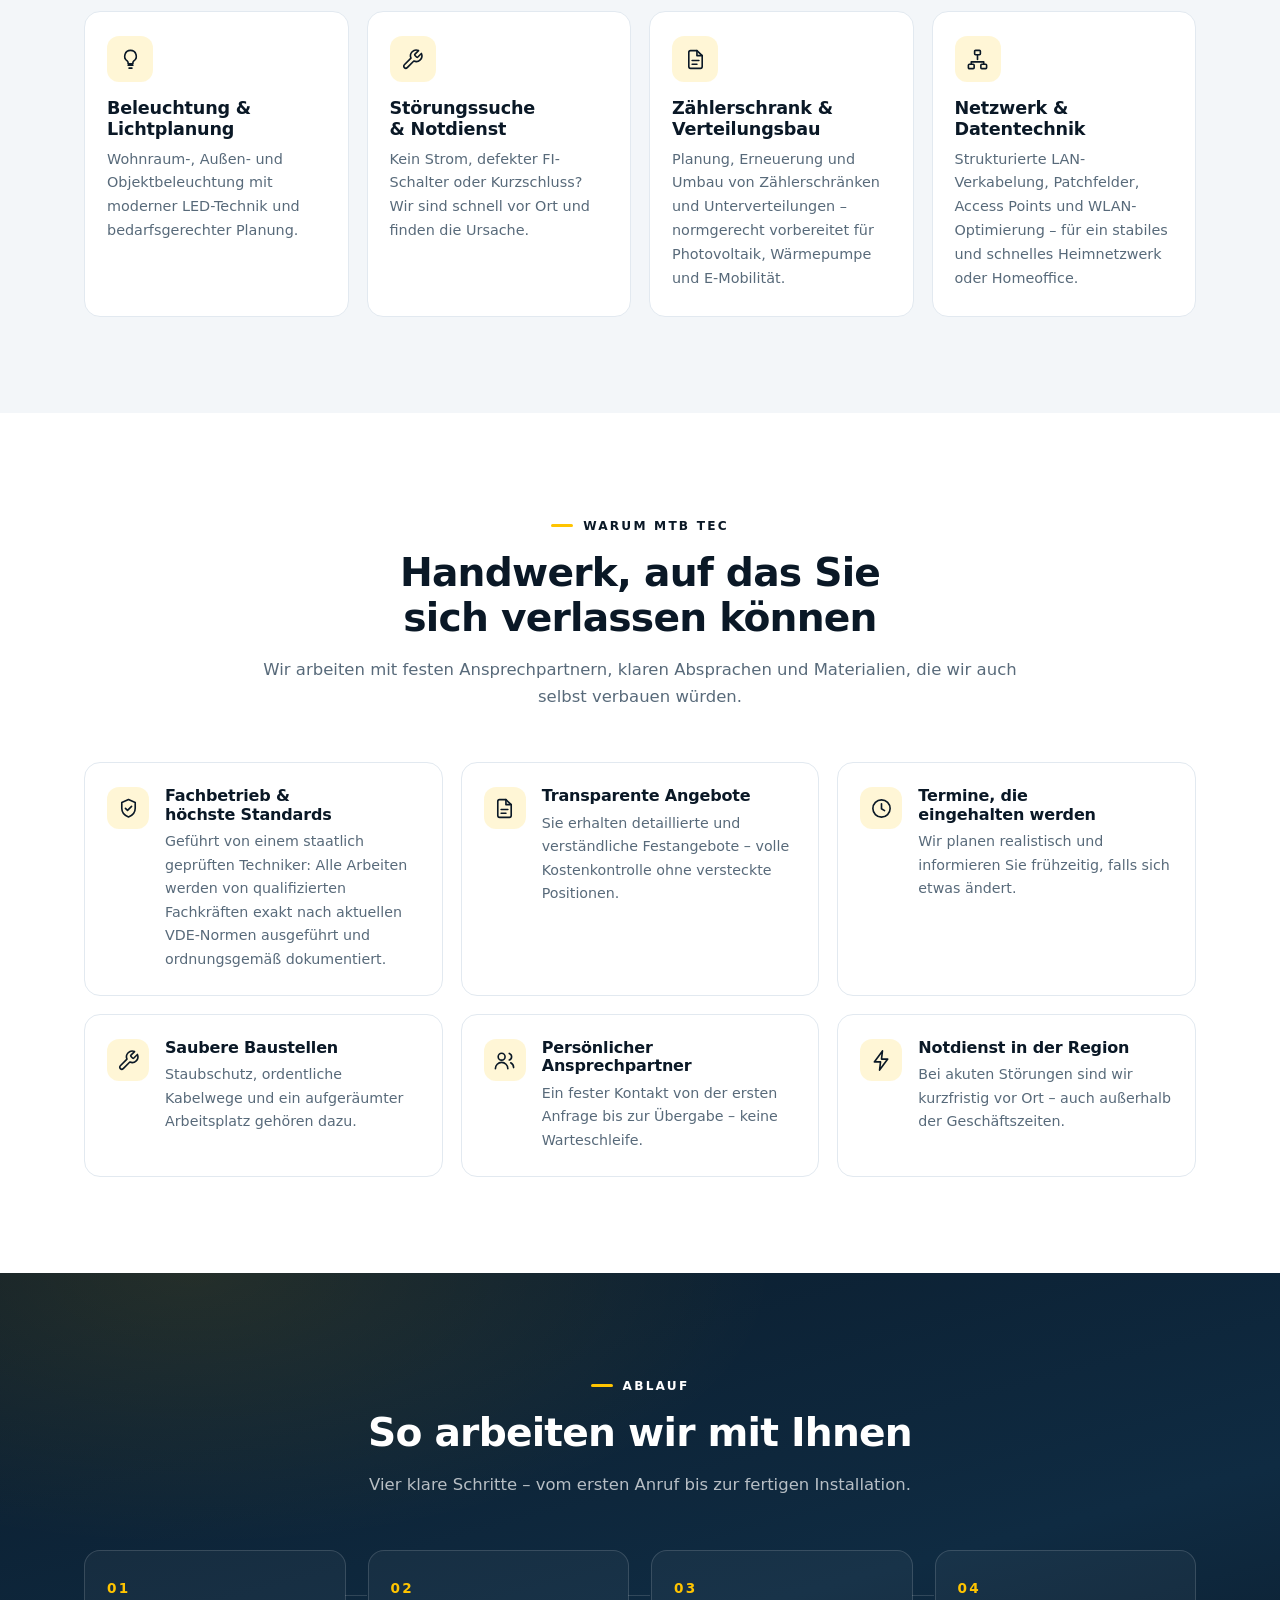
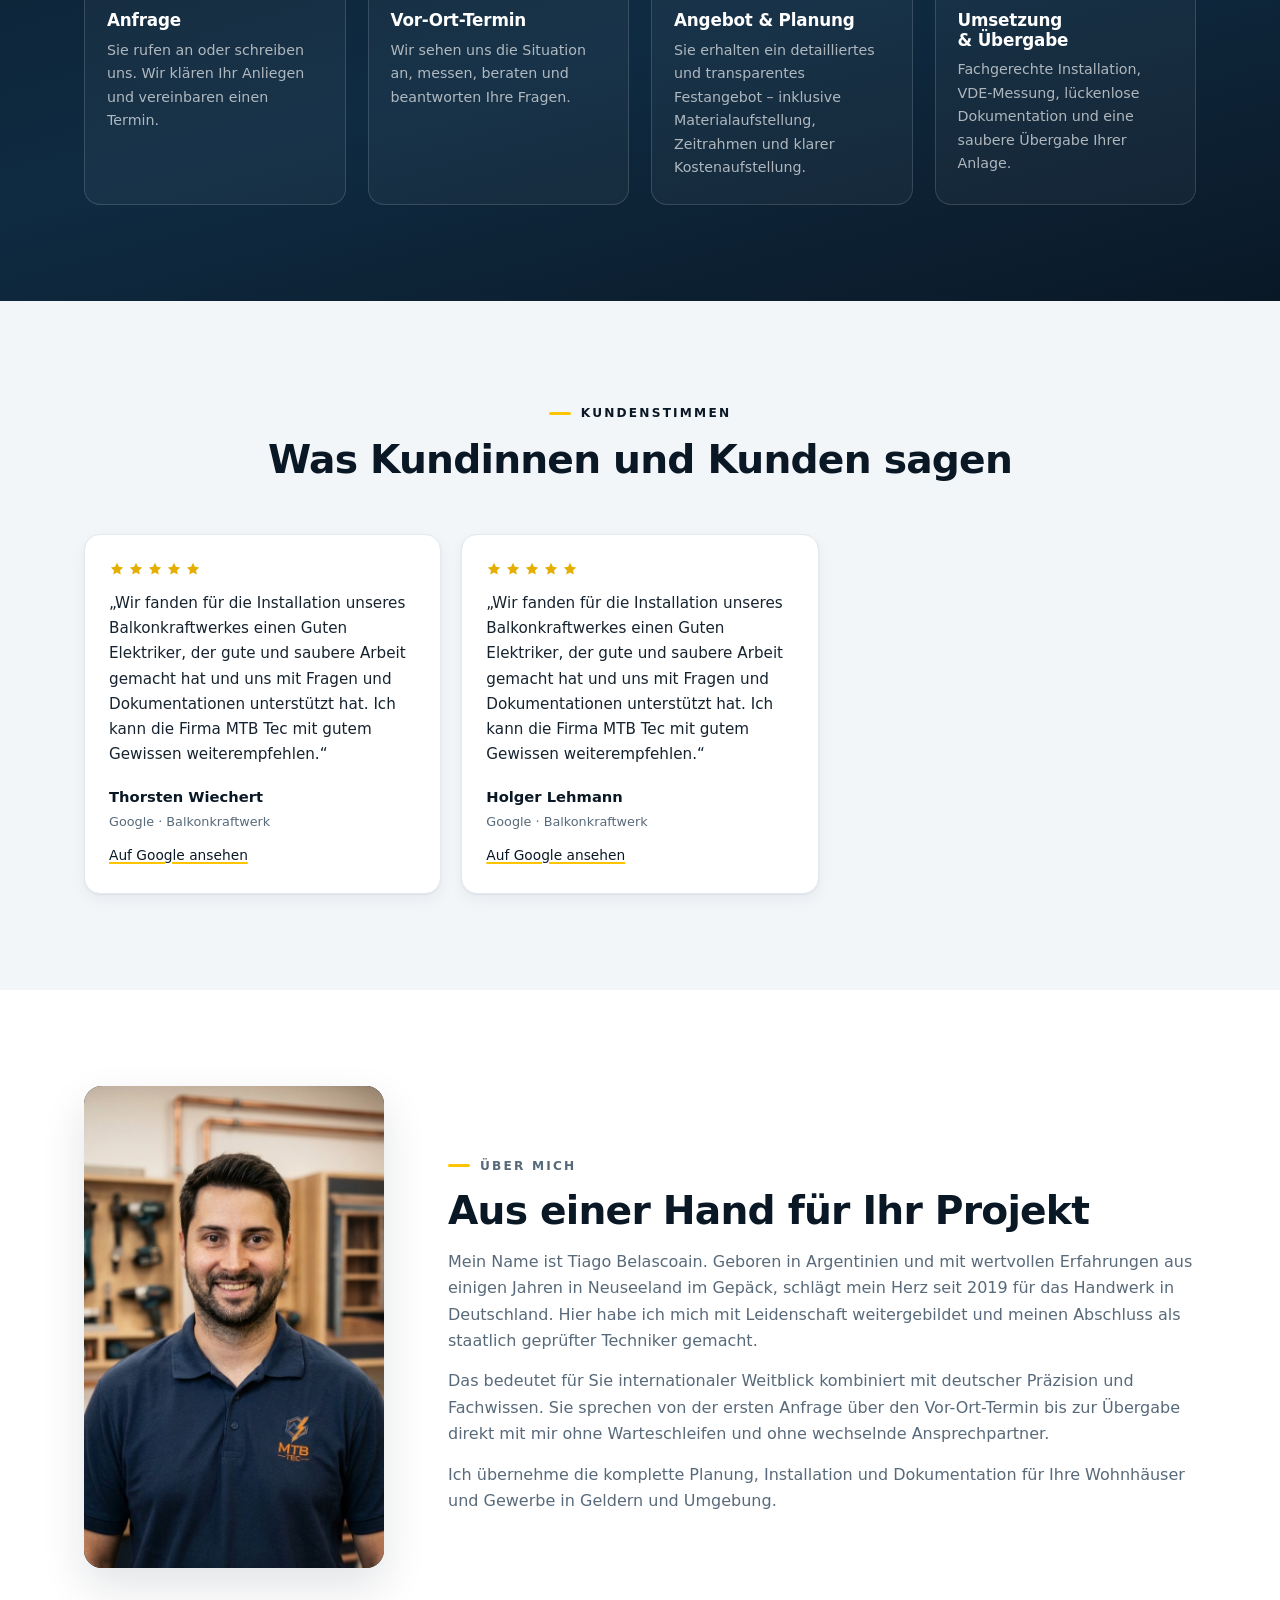
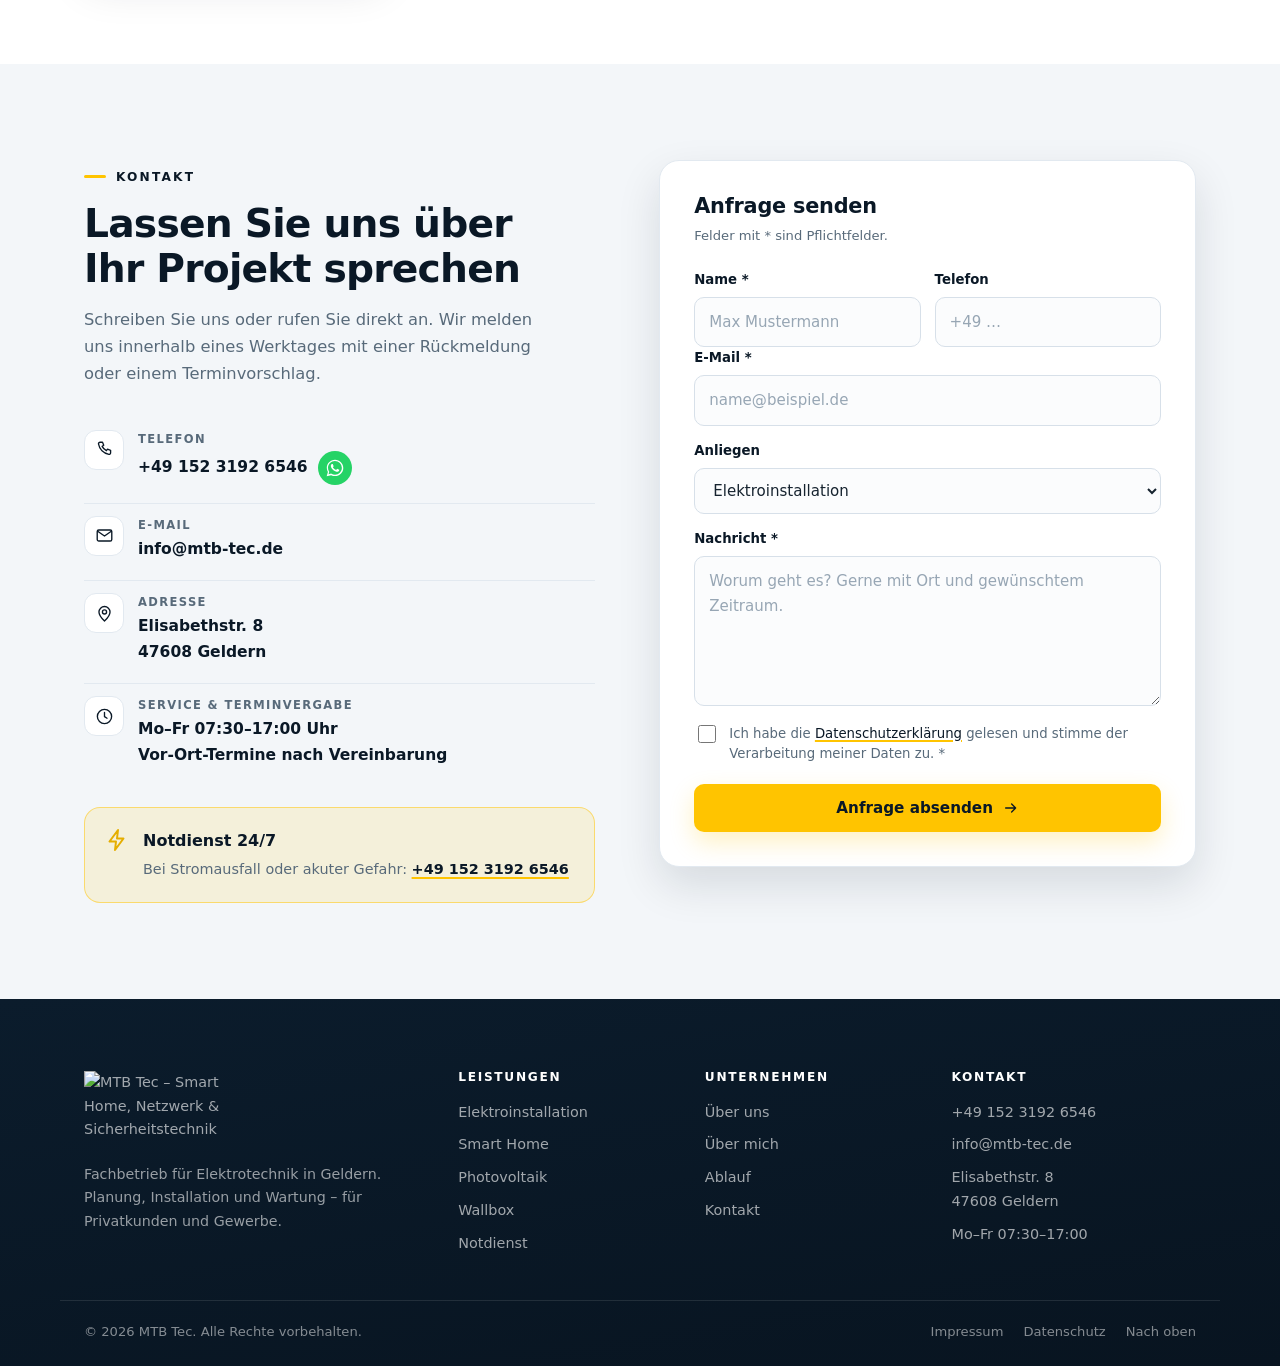
==== commit 728b80ed: "Bewertung 1" ====
--- a/index.html
+++ b/index.html
@@ -453,8 +453,7 @@
             </figcaption>
             <span class="sr-only">Bewertung: 5 von 5 Sternen</span>
           </figure>
-        </div>
-        <div class="quote-grid">
+        
           <figure class="quote reveal">
             <div class="stars" aria-hidden="true">
               <svg class="icon"><use href="#i-star"></use></svg><svg class="icon"><use href="#i-star"></use></svg><svg class="icon"><use href="#i-star"></use></svg><svg class="icon"><use href="#i-star"></use></svg><svg class="icon"><use href="#i-star"></use></svg>
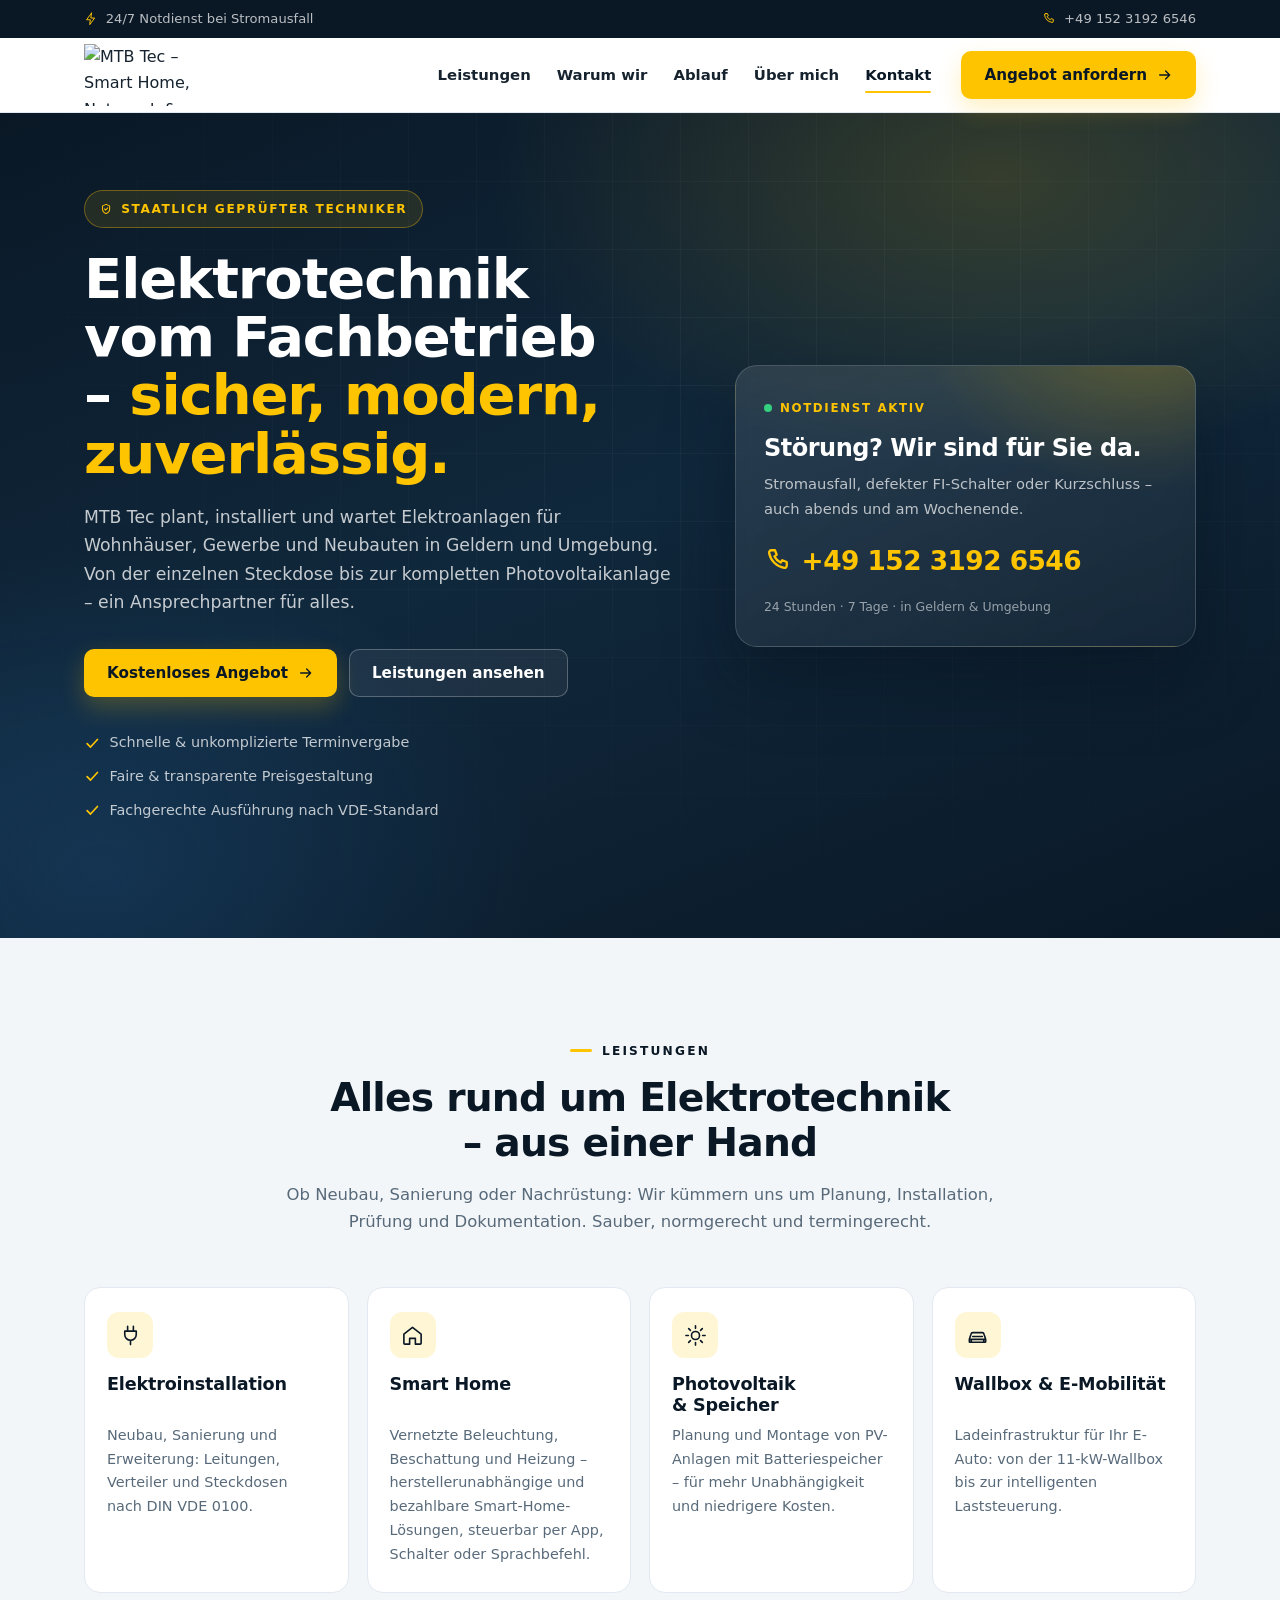
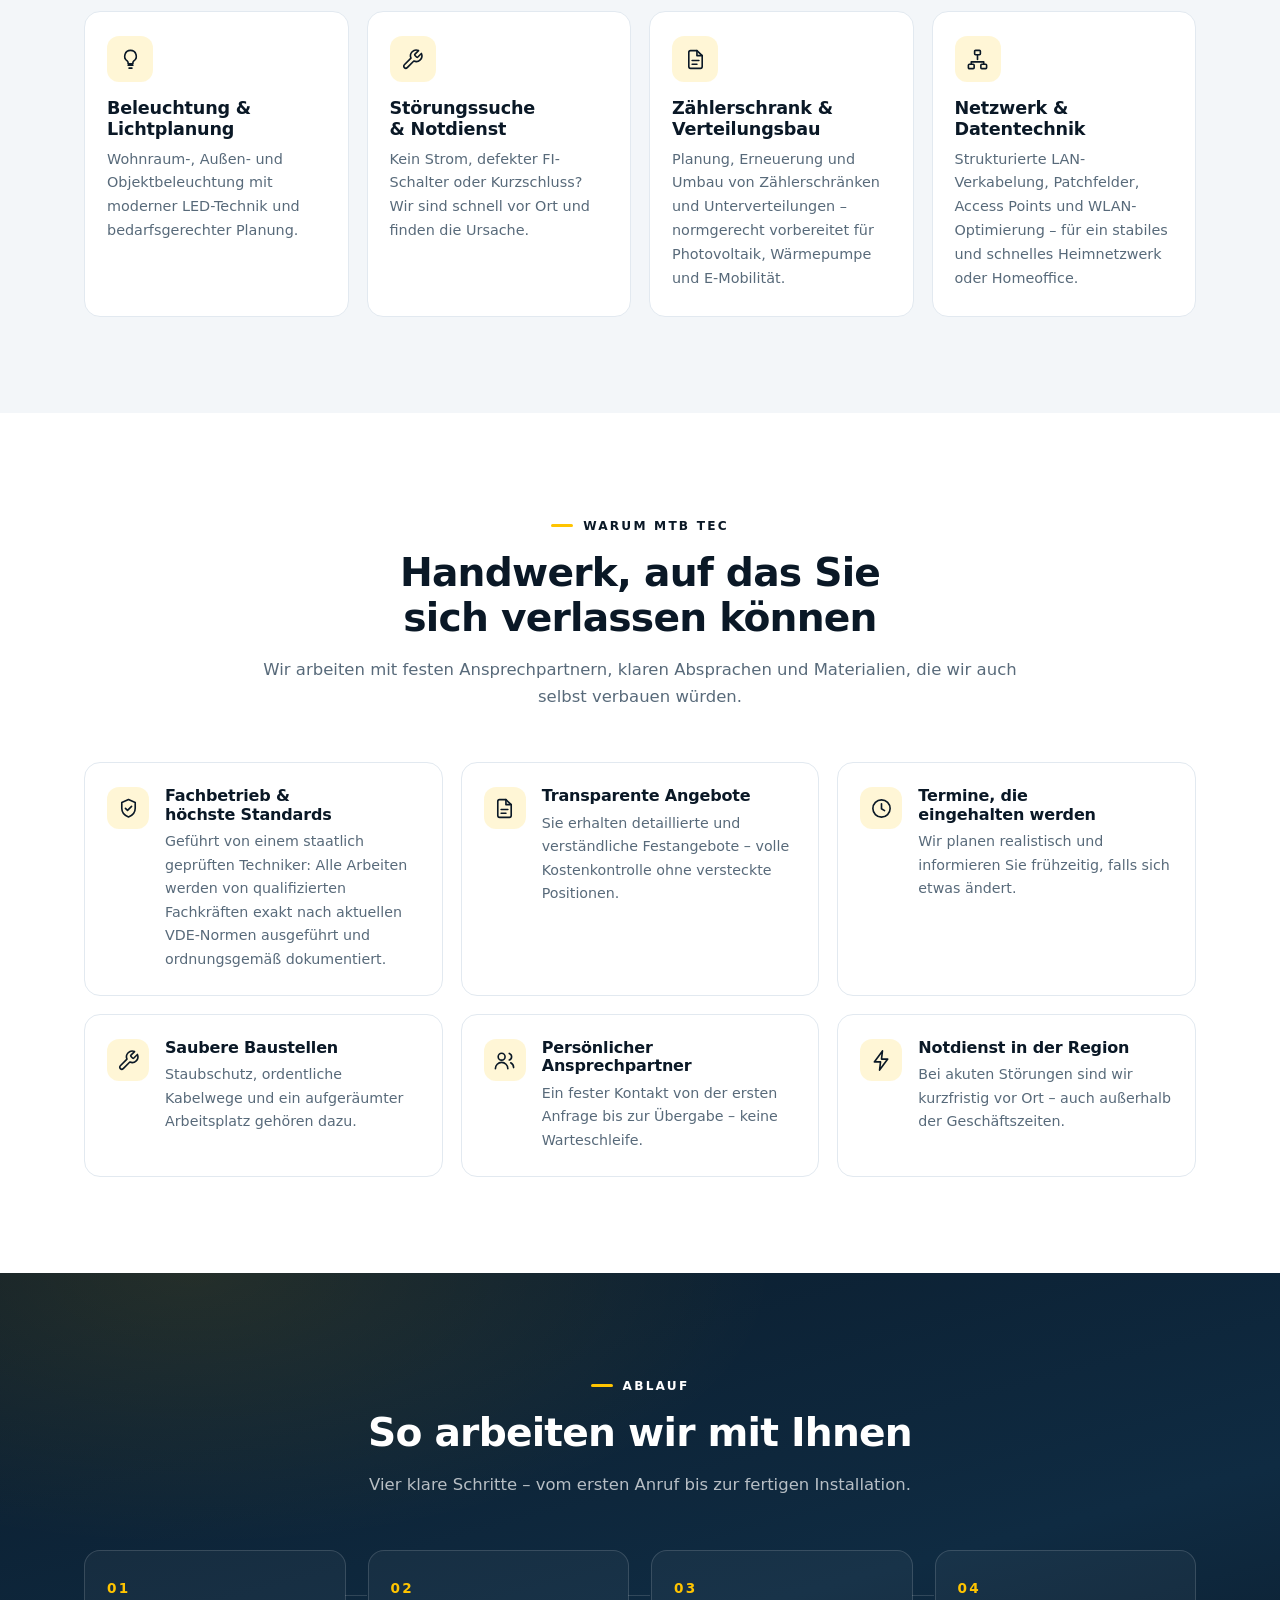
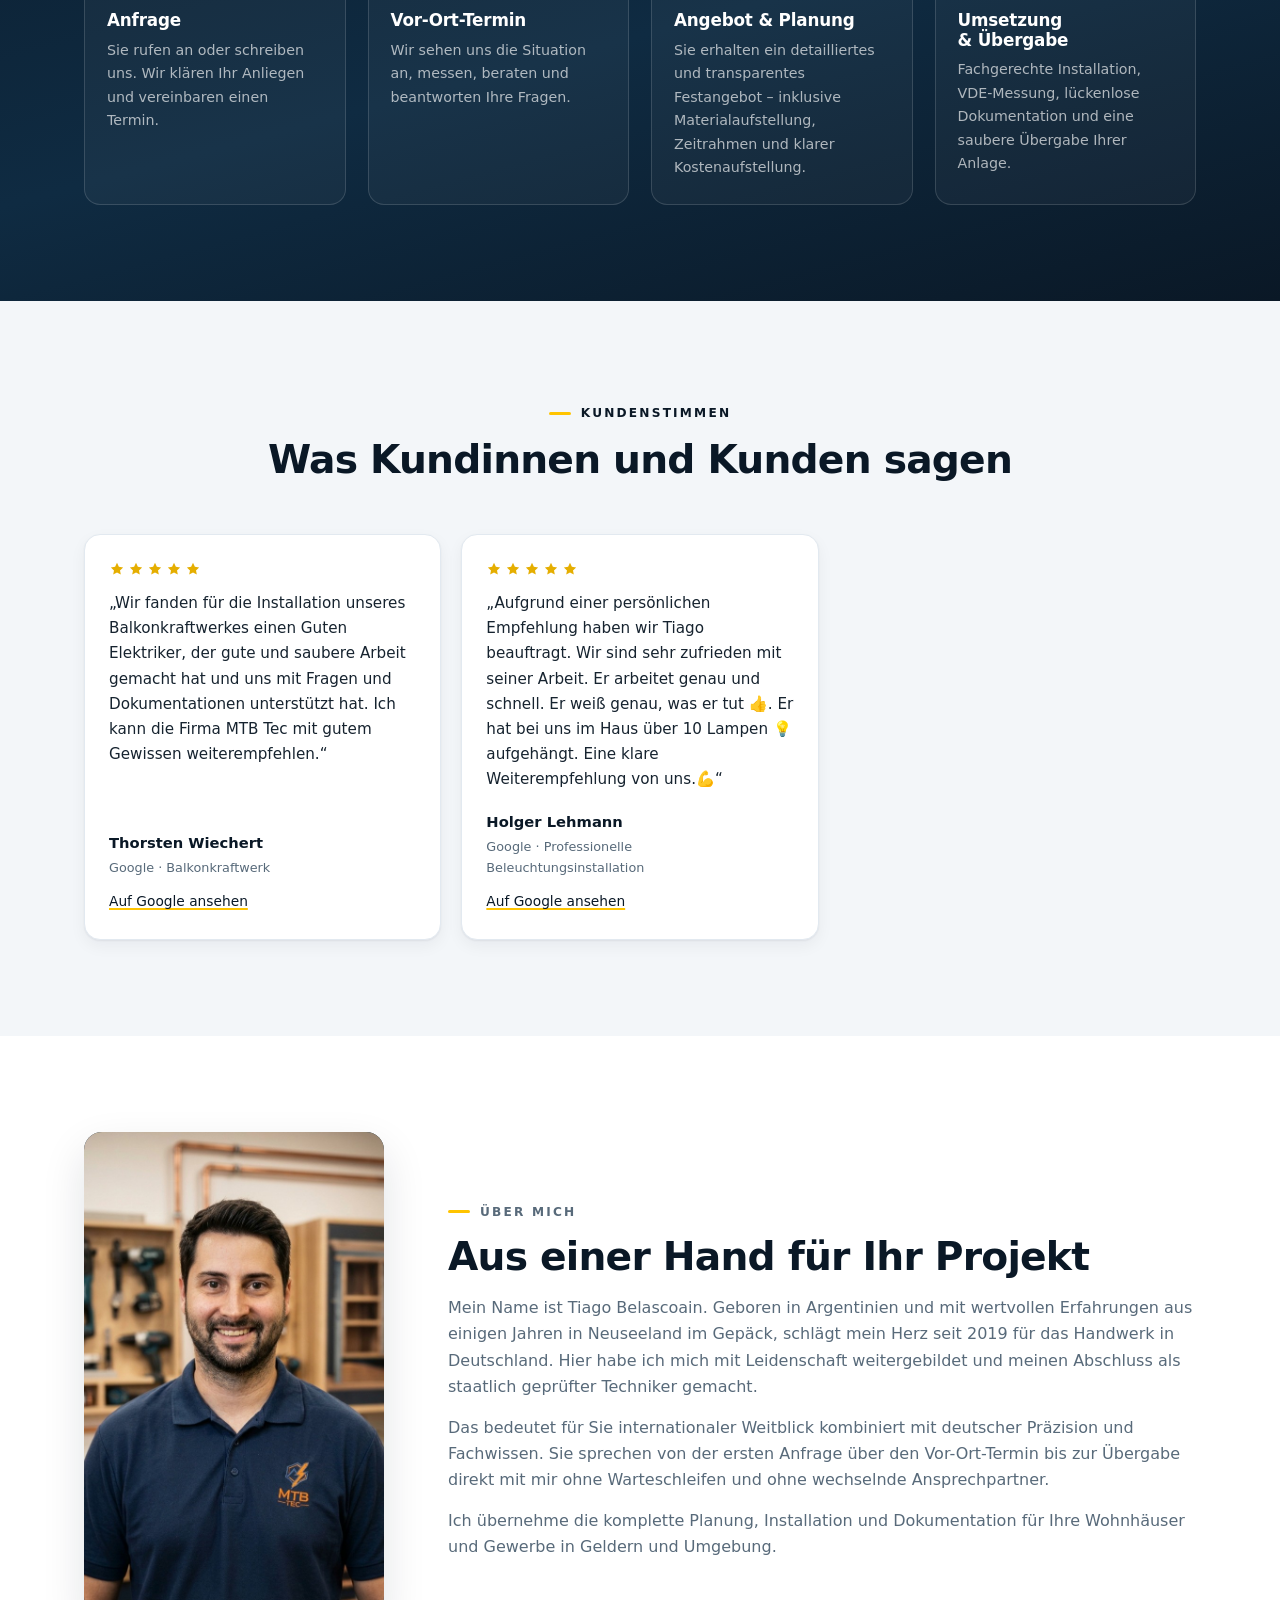
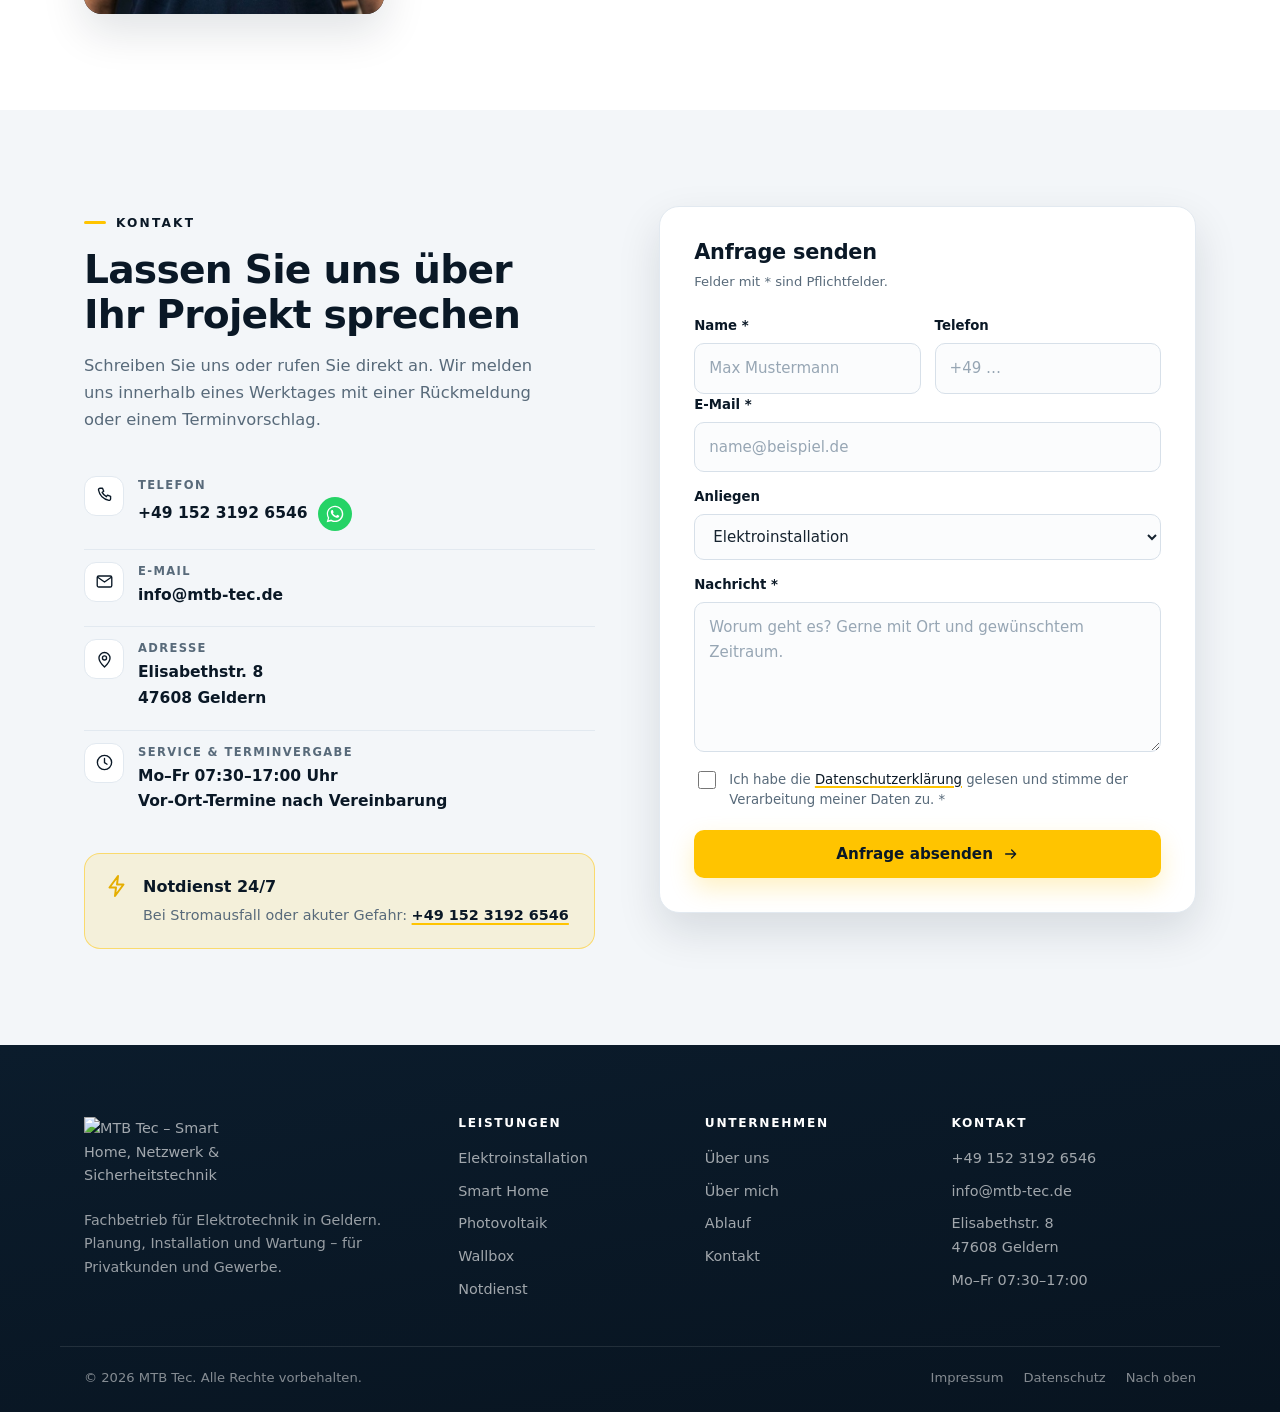
==== commit 28c5d6c8: "Bewertung 3" ====
--- a/index.html
+++ b/index.html
@@ -449,7 +449,7 @@
             <figcaption>
               <strong>Thorsten Wiechert</strong>
               <span>Google · Balkonkraftwerk</span>
-              <a href="https://www.google.com/maps/place/MTB+Tec/@51.5165147,6.3483196,17z/data=!4m8!3m7!1s0x47c761e7f26dd47f:0xd6ac827ecd847b69!8m2!3d51.5165147!4d6.3483196!9m1!1b1!16s%2Fg%2F11zxp1mqz9?hl=de" target="_blank" rel="noopener">Auf Google ansehen</a>
+              <a href="https://maps.app.goo.gl/7whDb7A8SjmN2Fkm6" target="_blank" rel="noopener">Auf Google ansehen</a>
             </figcaption>
             <span class="sr-only">Bewertung: 5 von 5 Sternen</span>
           </figure>
@@ -458,11 +458,11 @@
             <div class="stars" aria-hidden="true">
               <svg class="icon"><use href="#i-star"></use></svg><svg class="icon"><use href="#i-star"></use></svg><svg class="icon"><use href="#i-star"></use></svg><svg class="icon"><use href="#i-star"></use></svg><svg class="icon"><use href="#i-star"></use></svg>
             </div>
-            <blockquote><p>„Wir fanden für die Installation unseres Balkonkraftwerkes einen Guten Elektriker, der gute und saubere Arbeit gemacht hat und uns mit Fragen und Dokumentationen unterstützt hat. Ich kann die Firma MTB Tec mit gutem Gewissen weiterempfehlen.“</p></blockquote>
+            <blockquote><p>„Aufgrund einer persönlichen Empfehlung haben wir Tiago beauftragt. Wir sind sehr zufrieden mit seiner Arbeit. Er arbeitet genau und schnell. Er weiß genau, was er tut 👍. Er hat bei uns im Haus über 10 Lampen 💡 aufgehängt. Eine klare Weiterempfehlung von uns.💪“</p></blockquote>
             <figcaption>
               <strong>Holger Lehmann</strong>
-              <span>Google · Balkonkraftwerk</span>
-              <a href="https://www.google.com/maps/place/MTB+Tec/@51.5165147,6.3483196,17z/data=!4m8!3m7!1s0x47c761e7f26dd47f:0xd6ac827ecd847b69!8m2!3d51.5165147!4d6.3483196!9m1!1b1!16s%2Fg%2F11zxp1mqz9?hl=de" target="_blank" rel="noopener">Auf Google ansehen</a>
+              <span>Google · Professionelle Beleuchtungsinstallation</span>
+              <a href="https://maps.app.goo.gl/Ck9biRuVVKdsKbARA" target="_blank" rel="noopener">Auf Google ansehen</a>
             </figcaption>
             <span class="sr-only">Bewertung: 5 von 5 Sternen</span>
           </figure>
